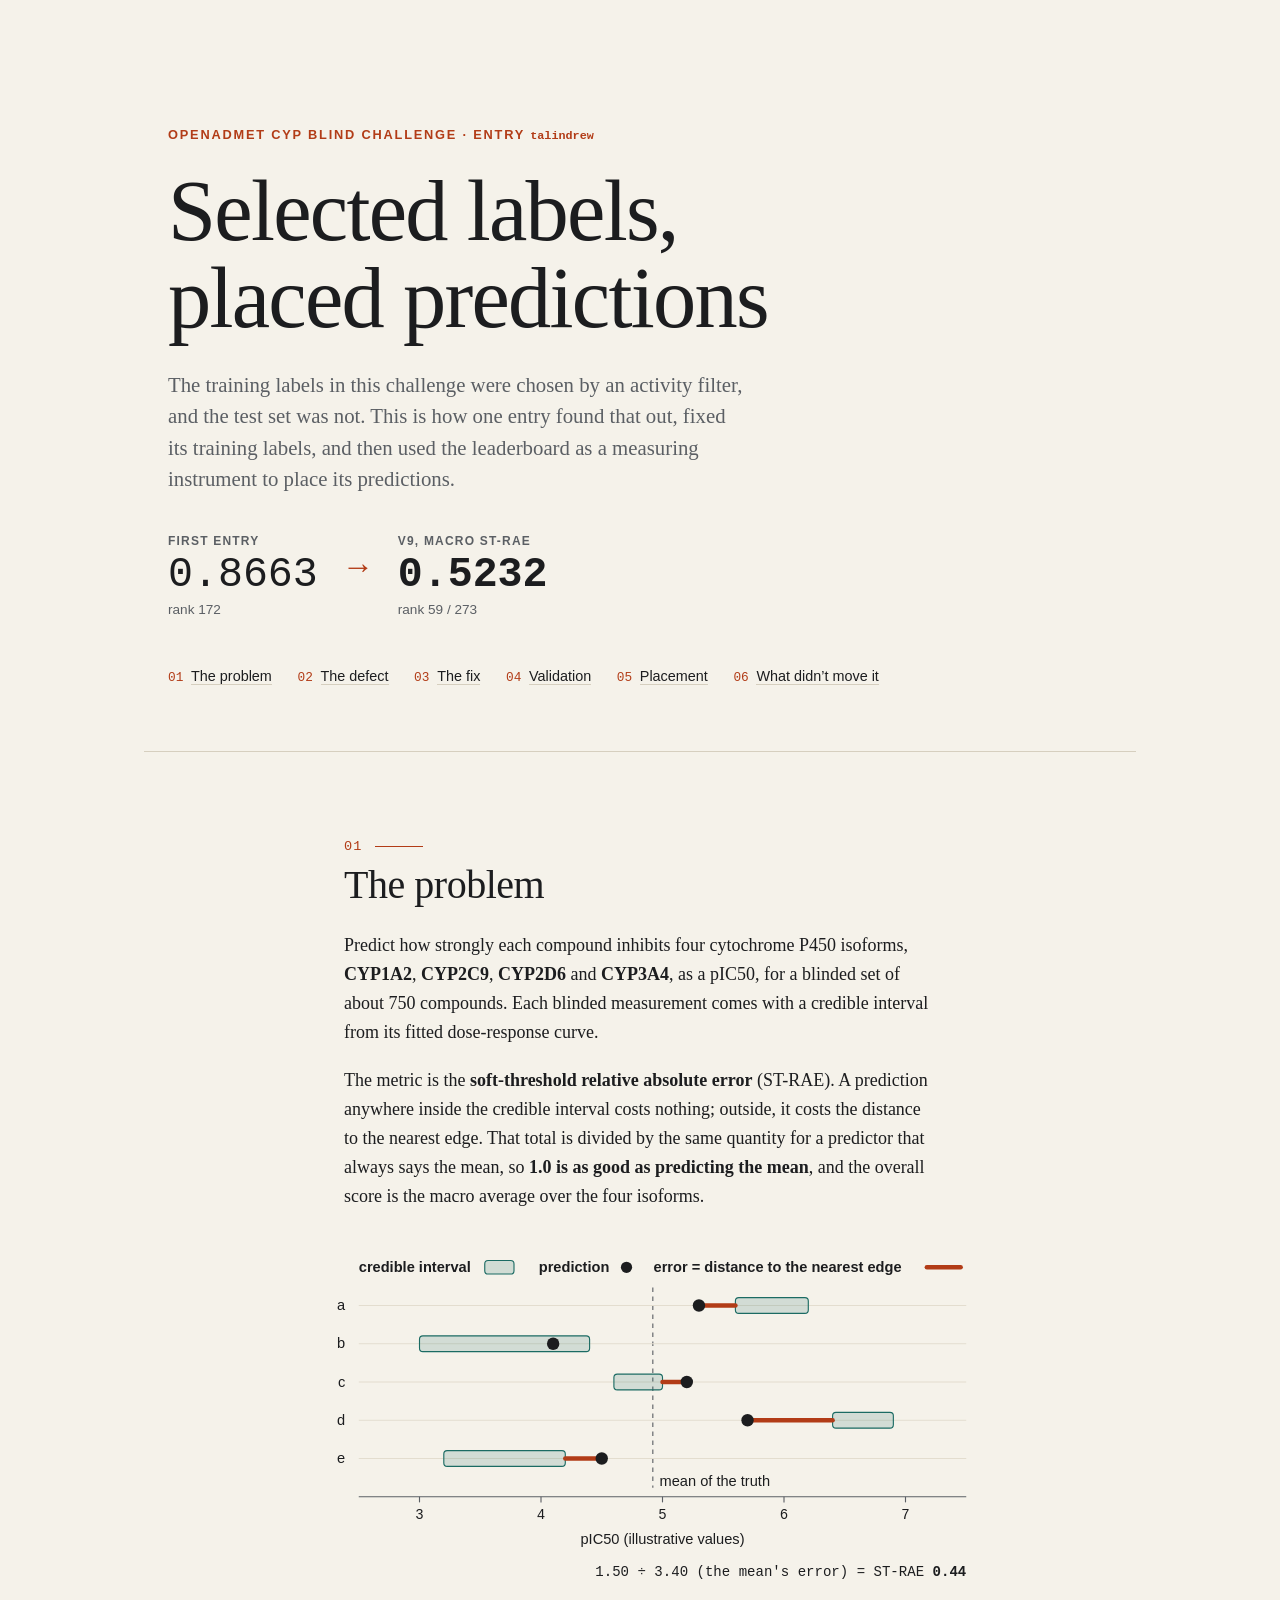
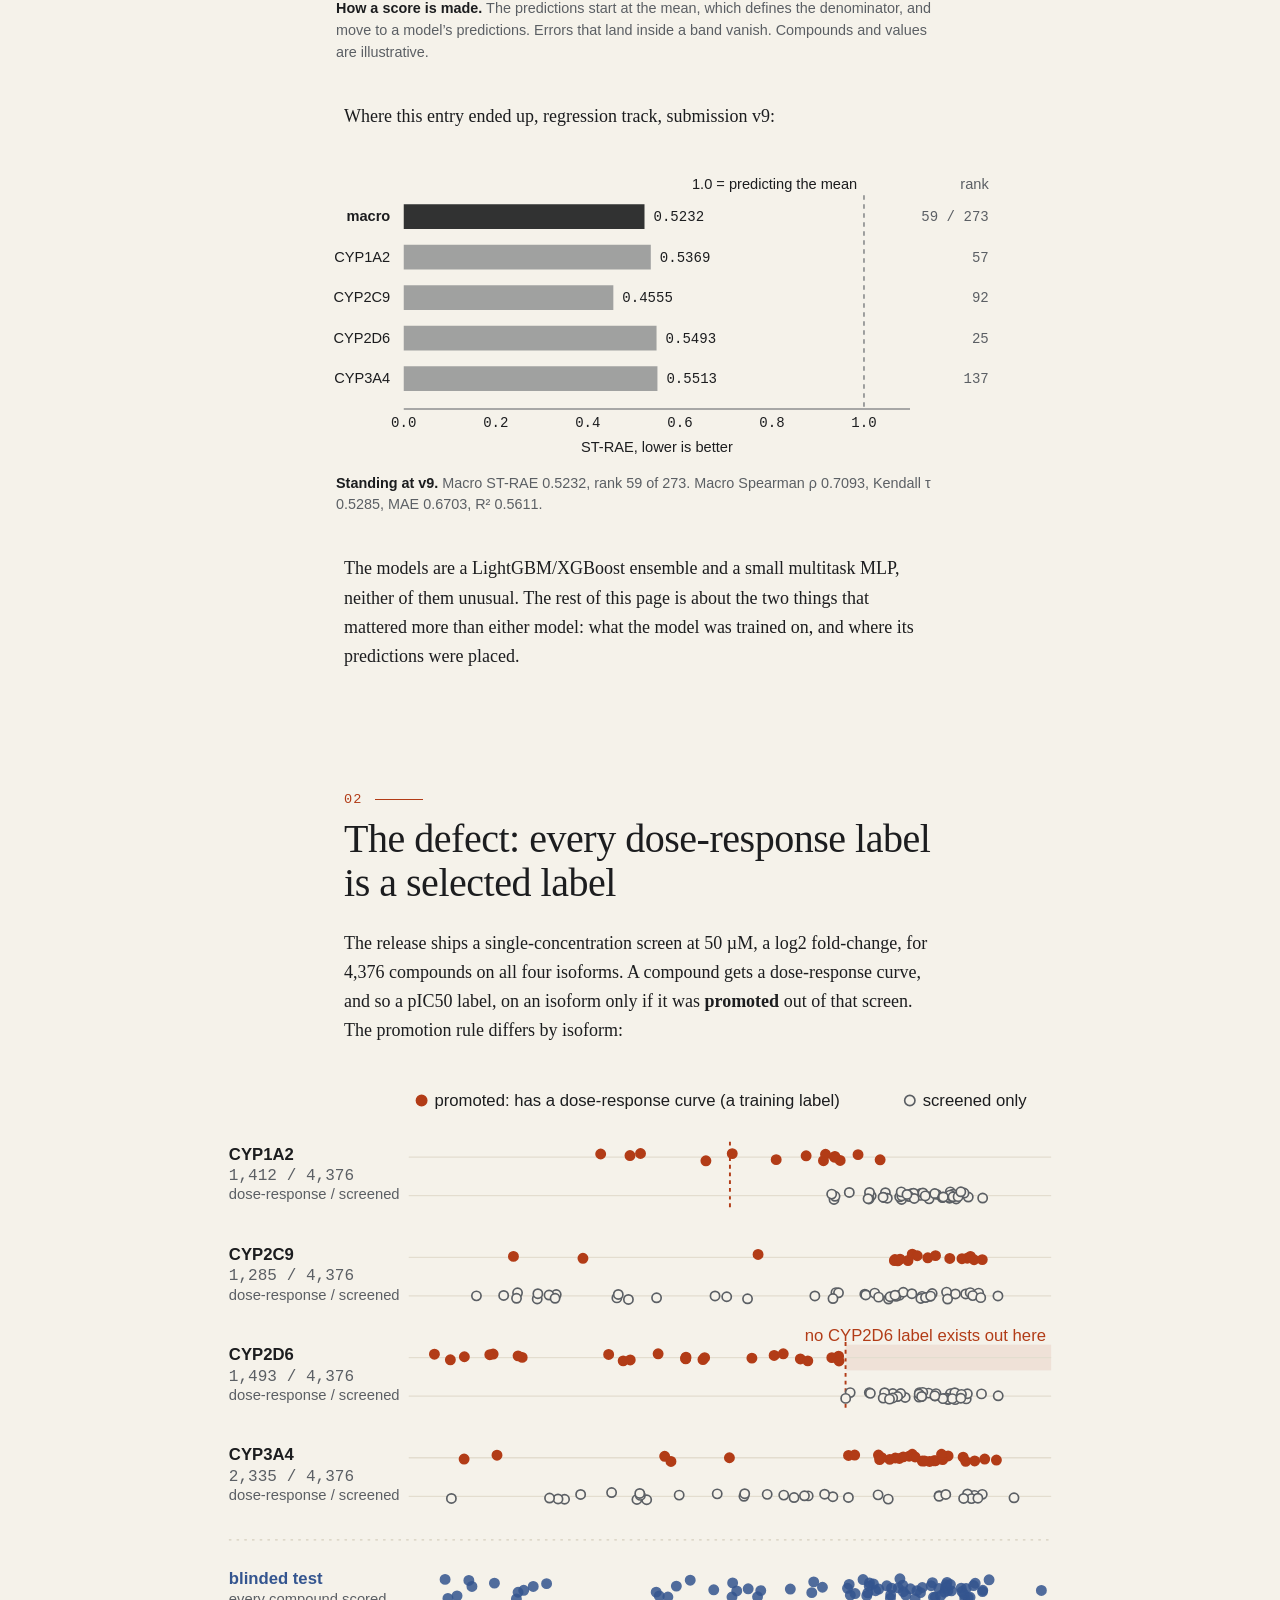
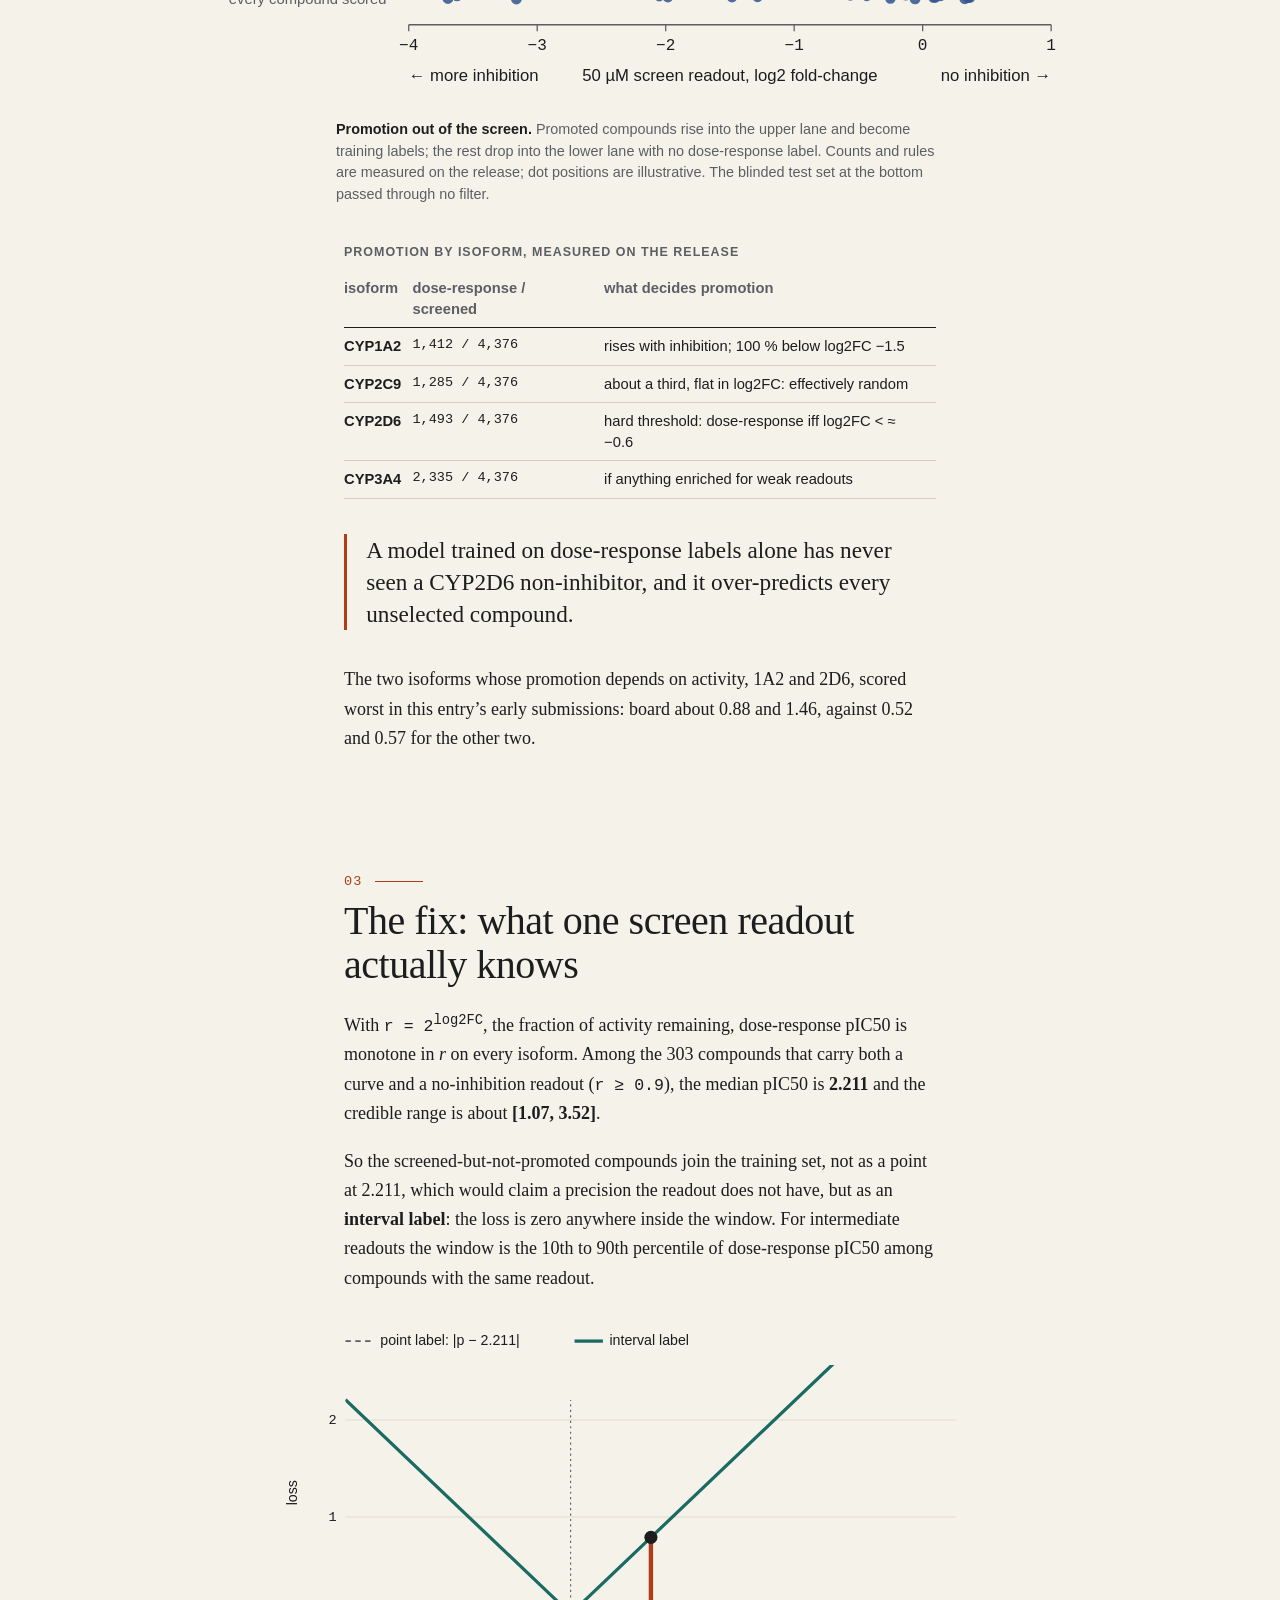
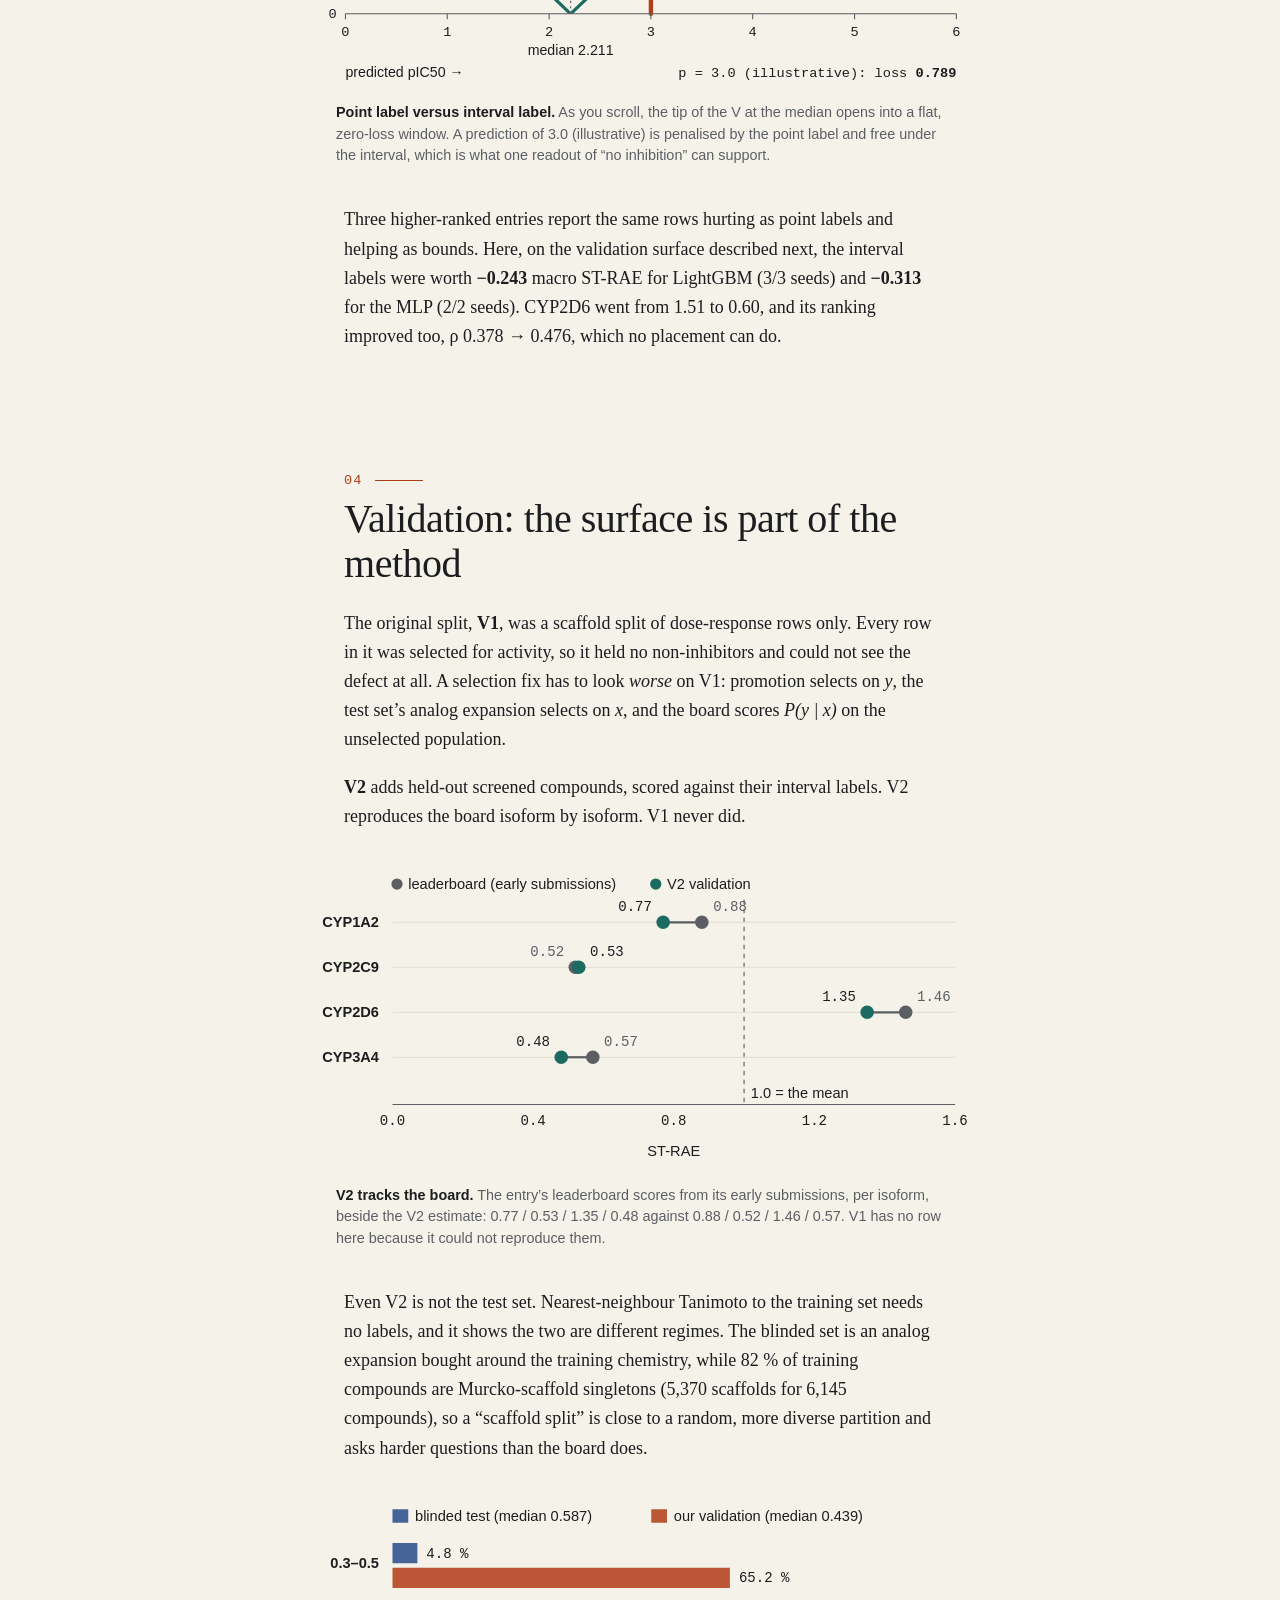
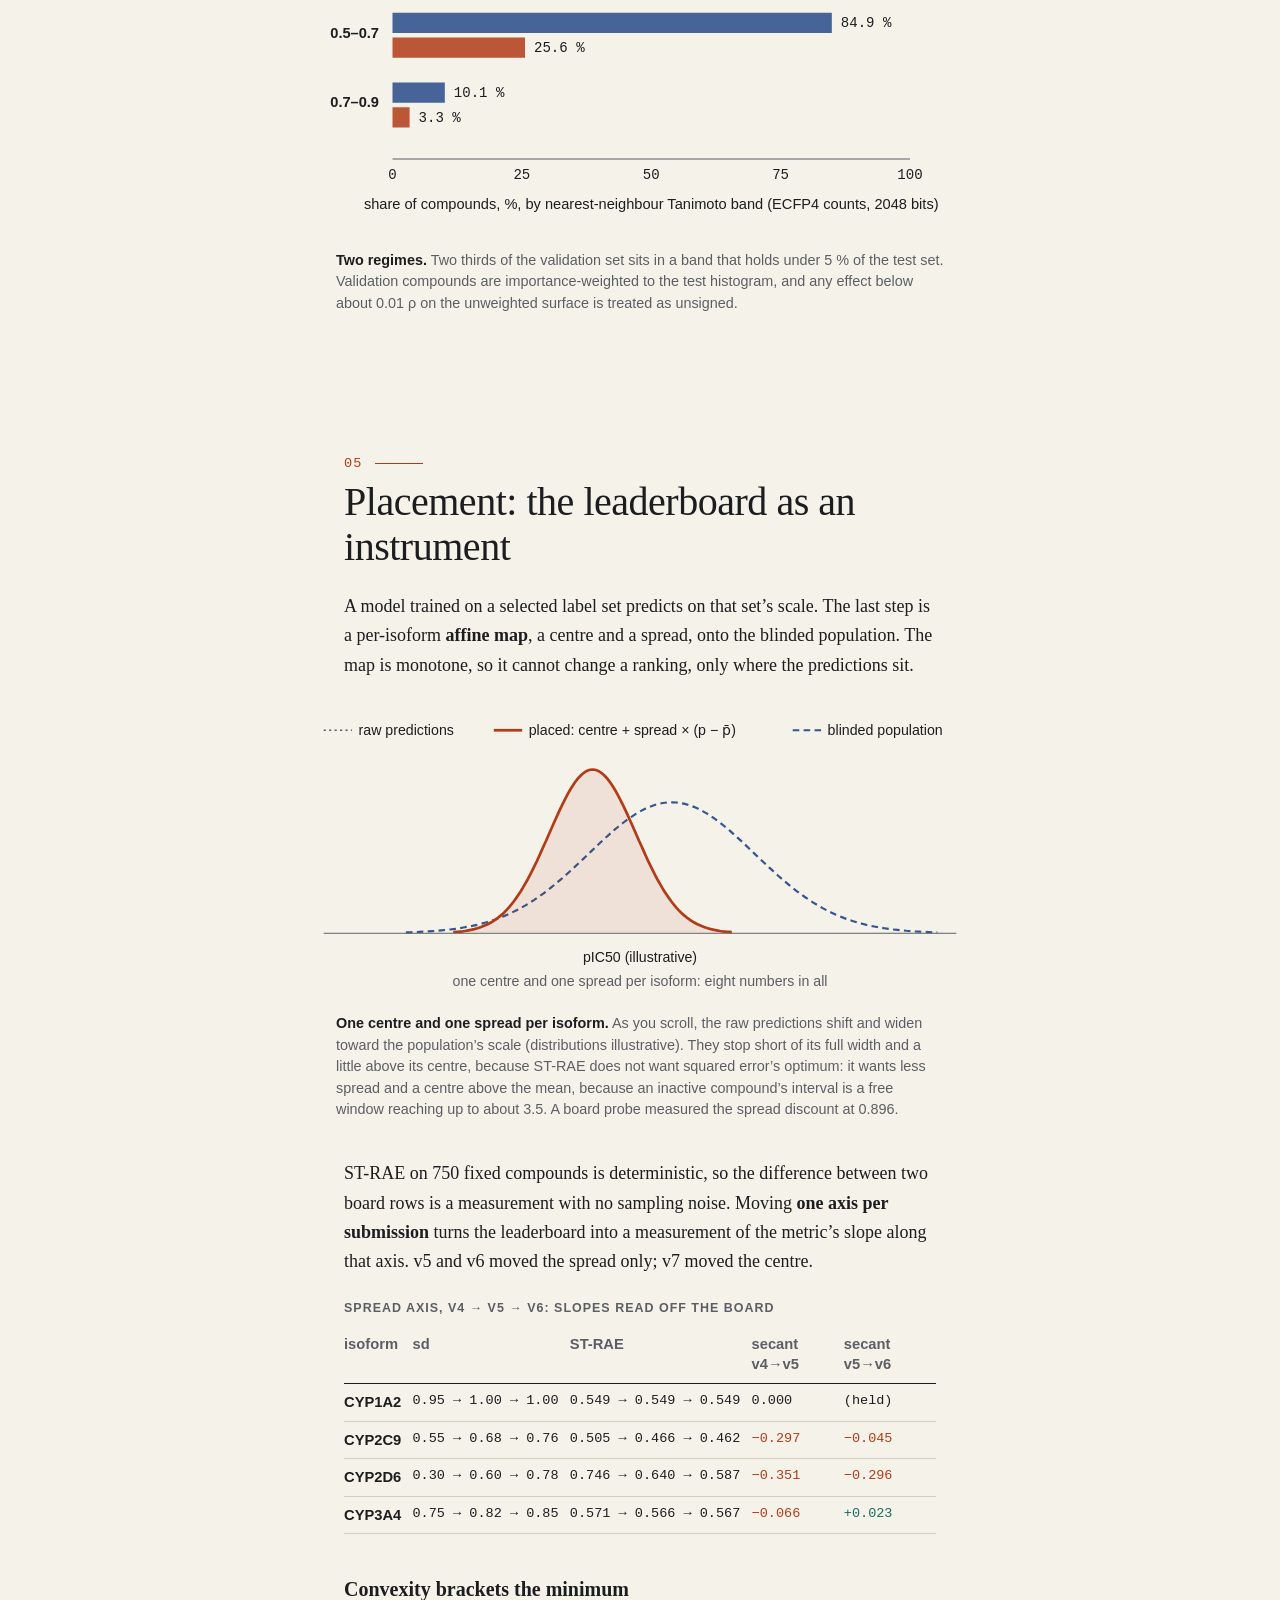
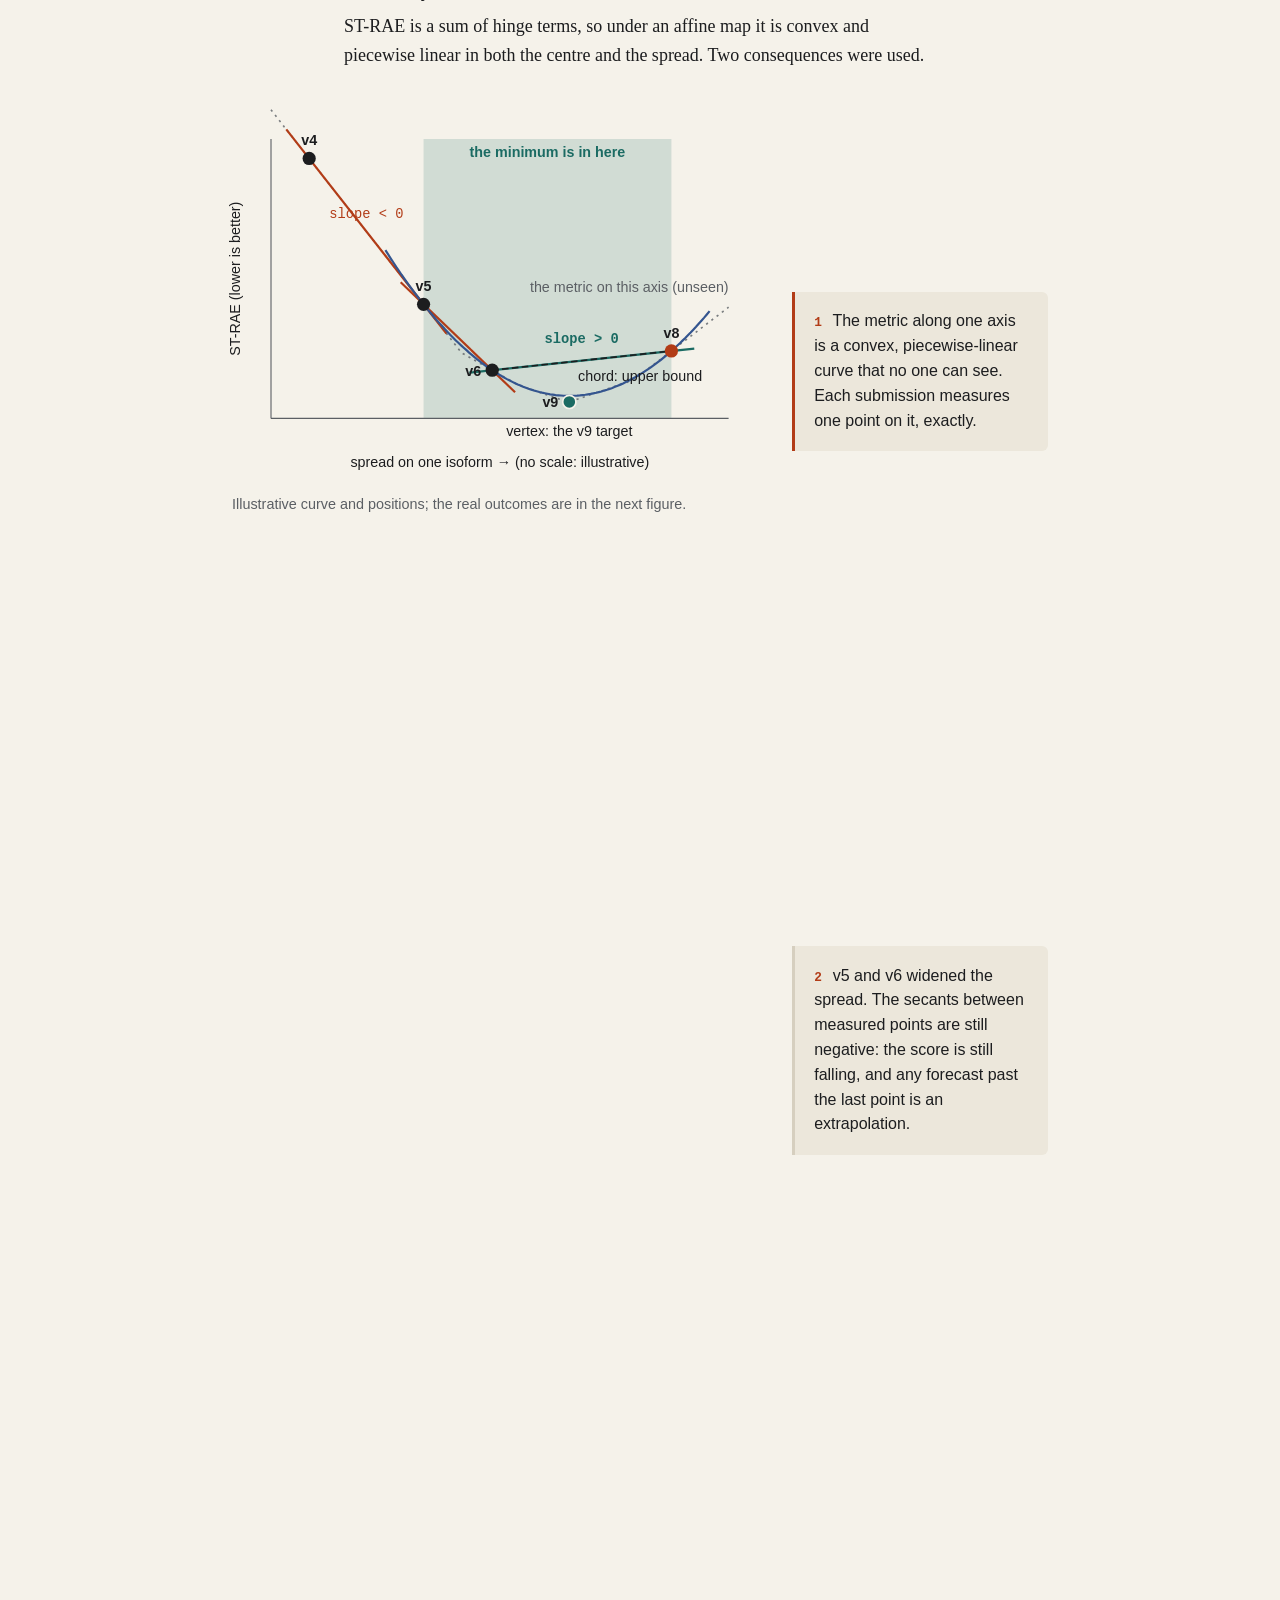
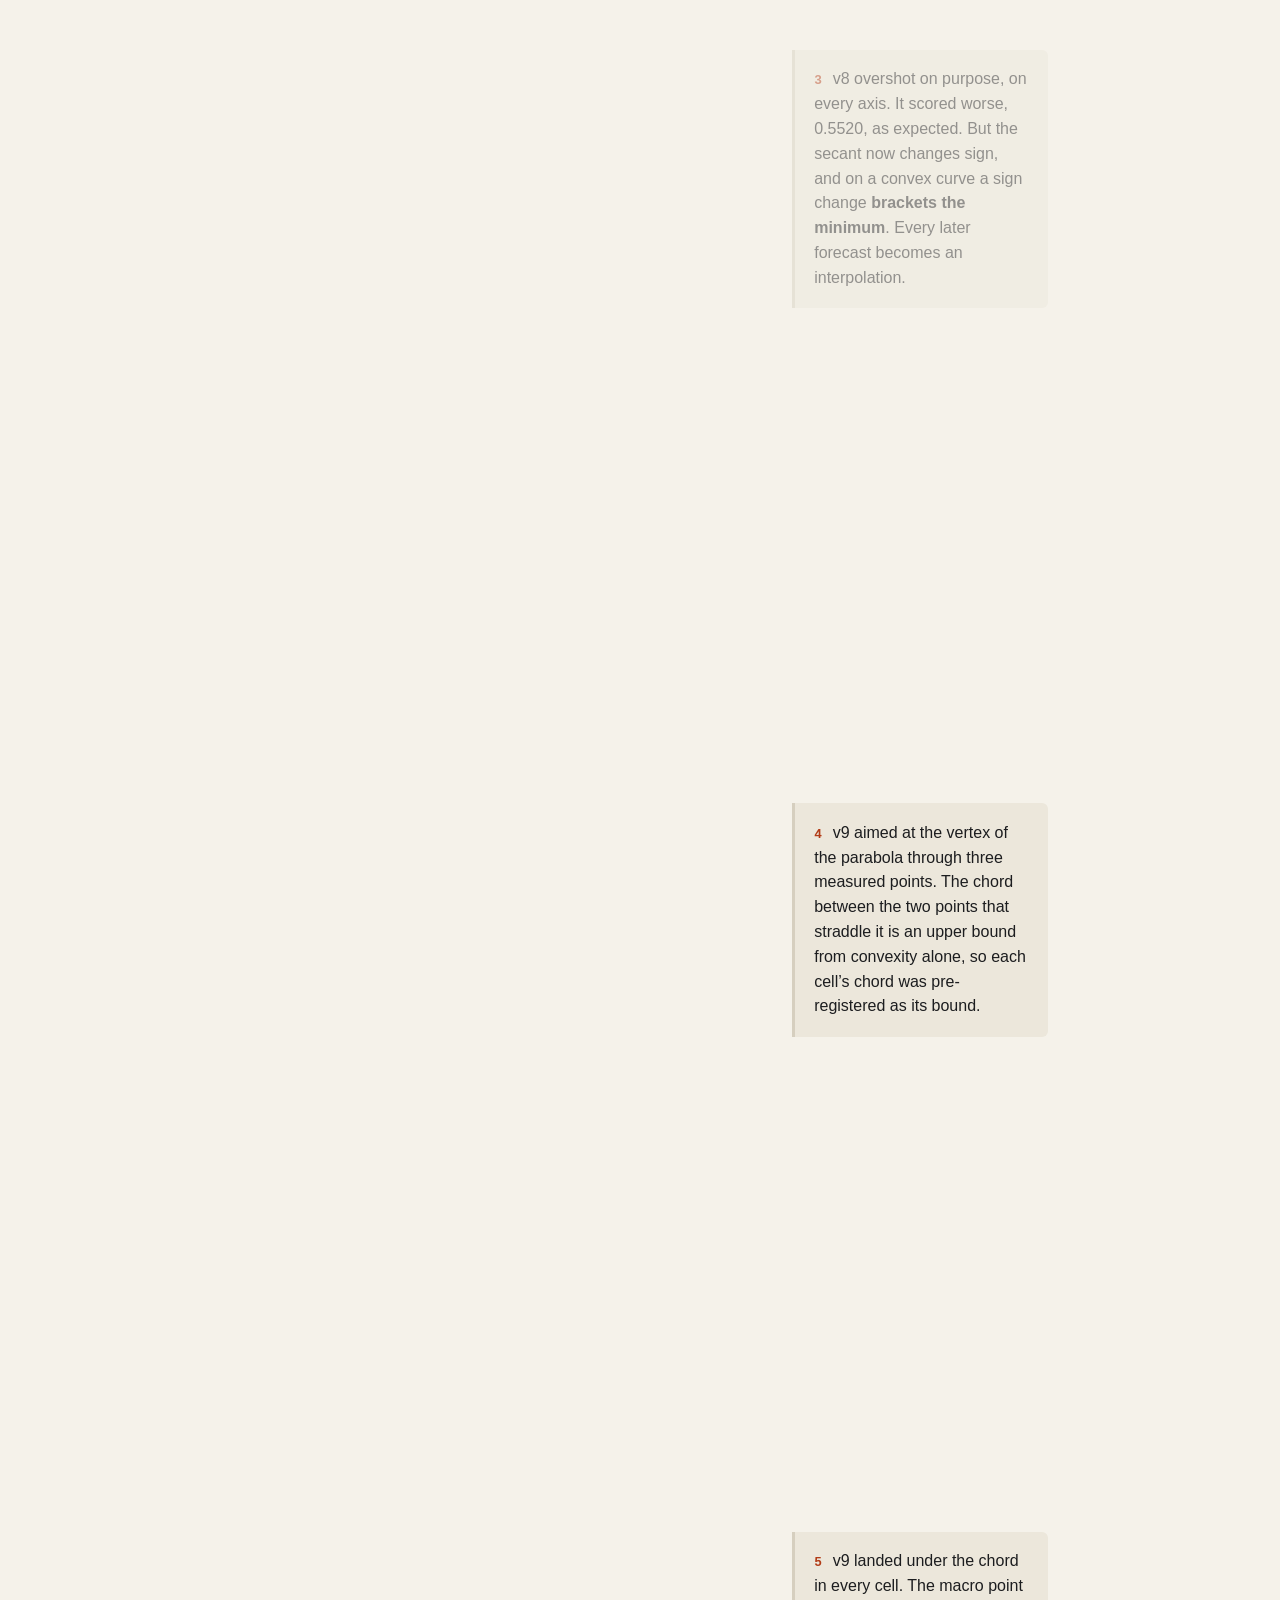
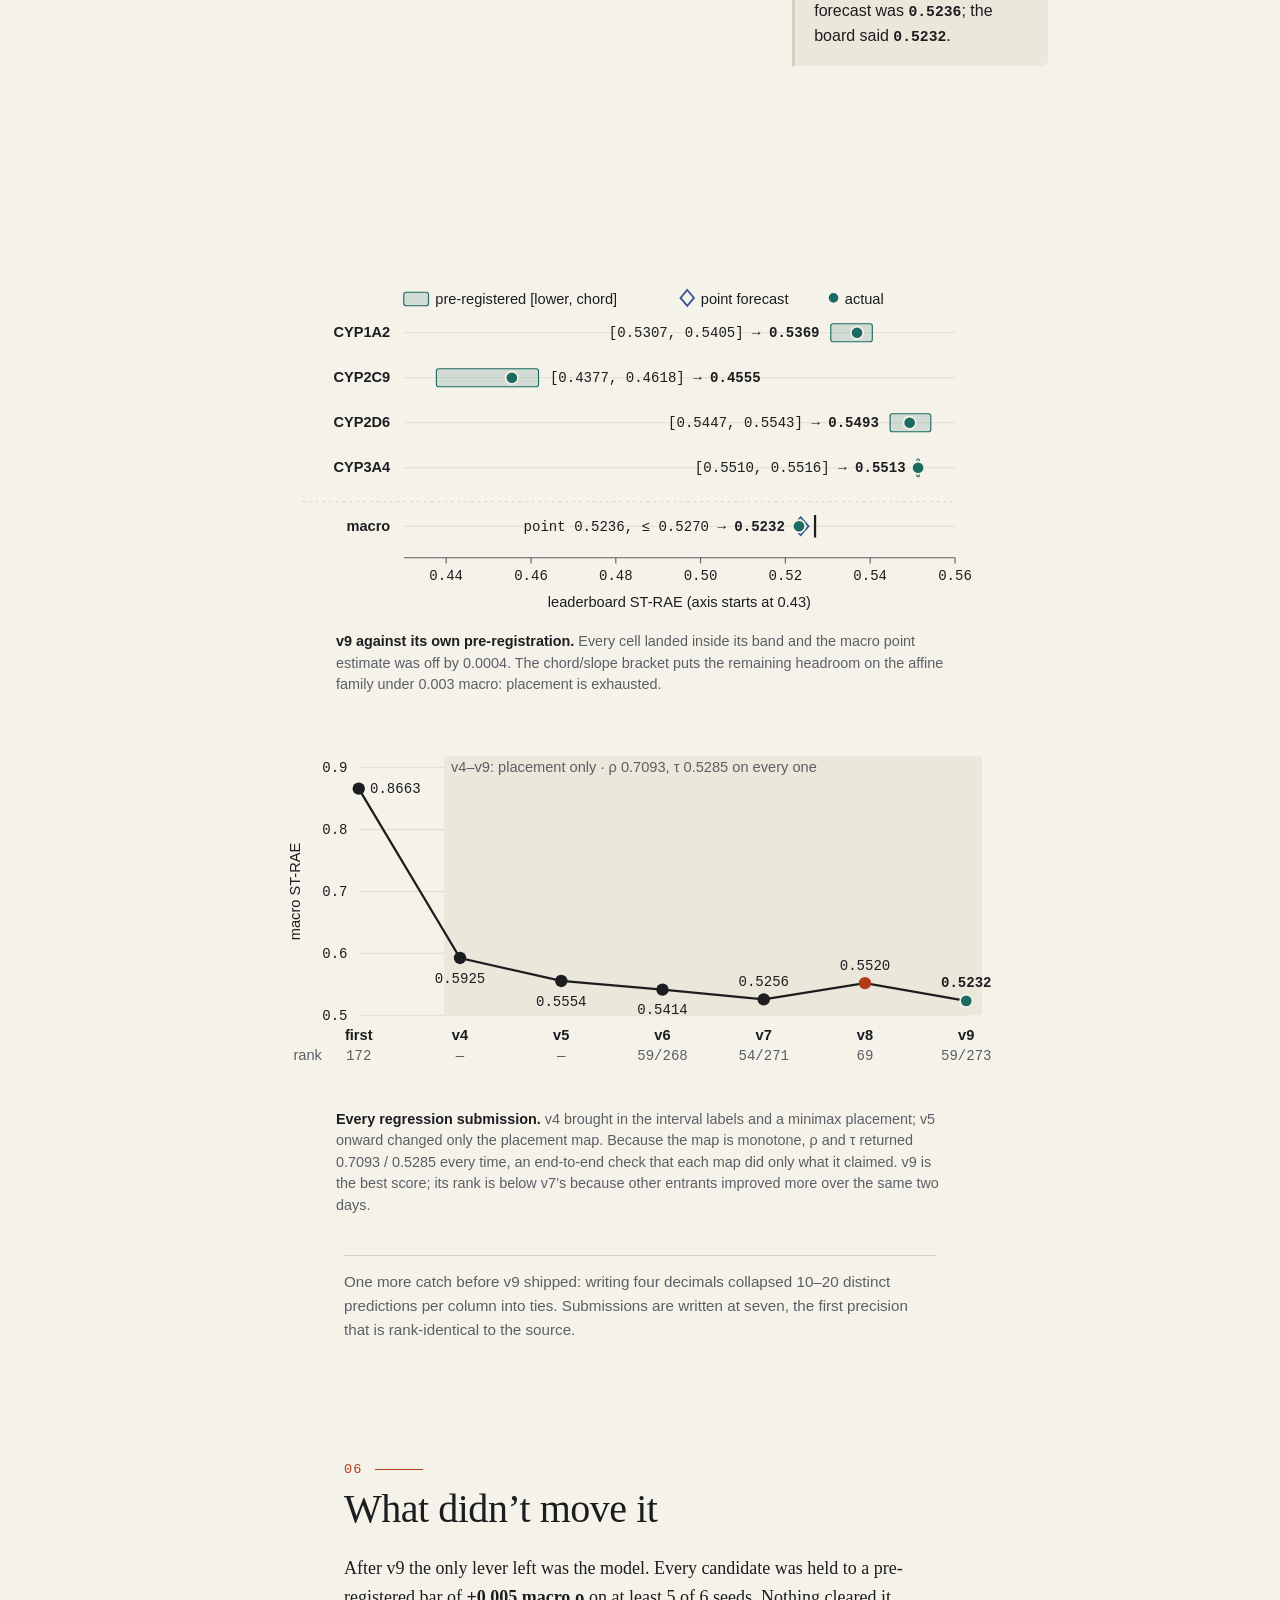
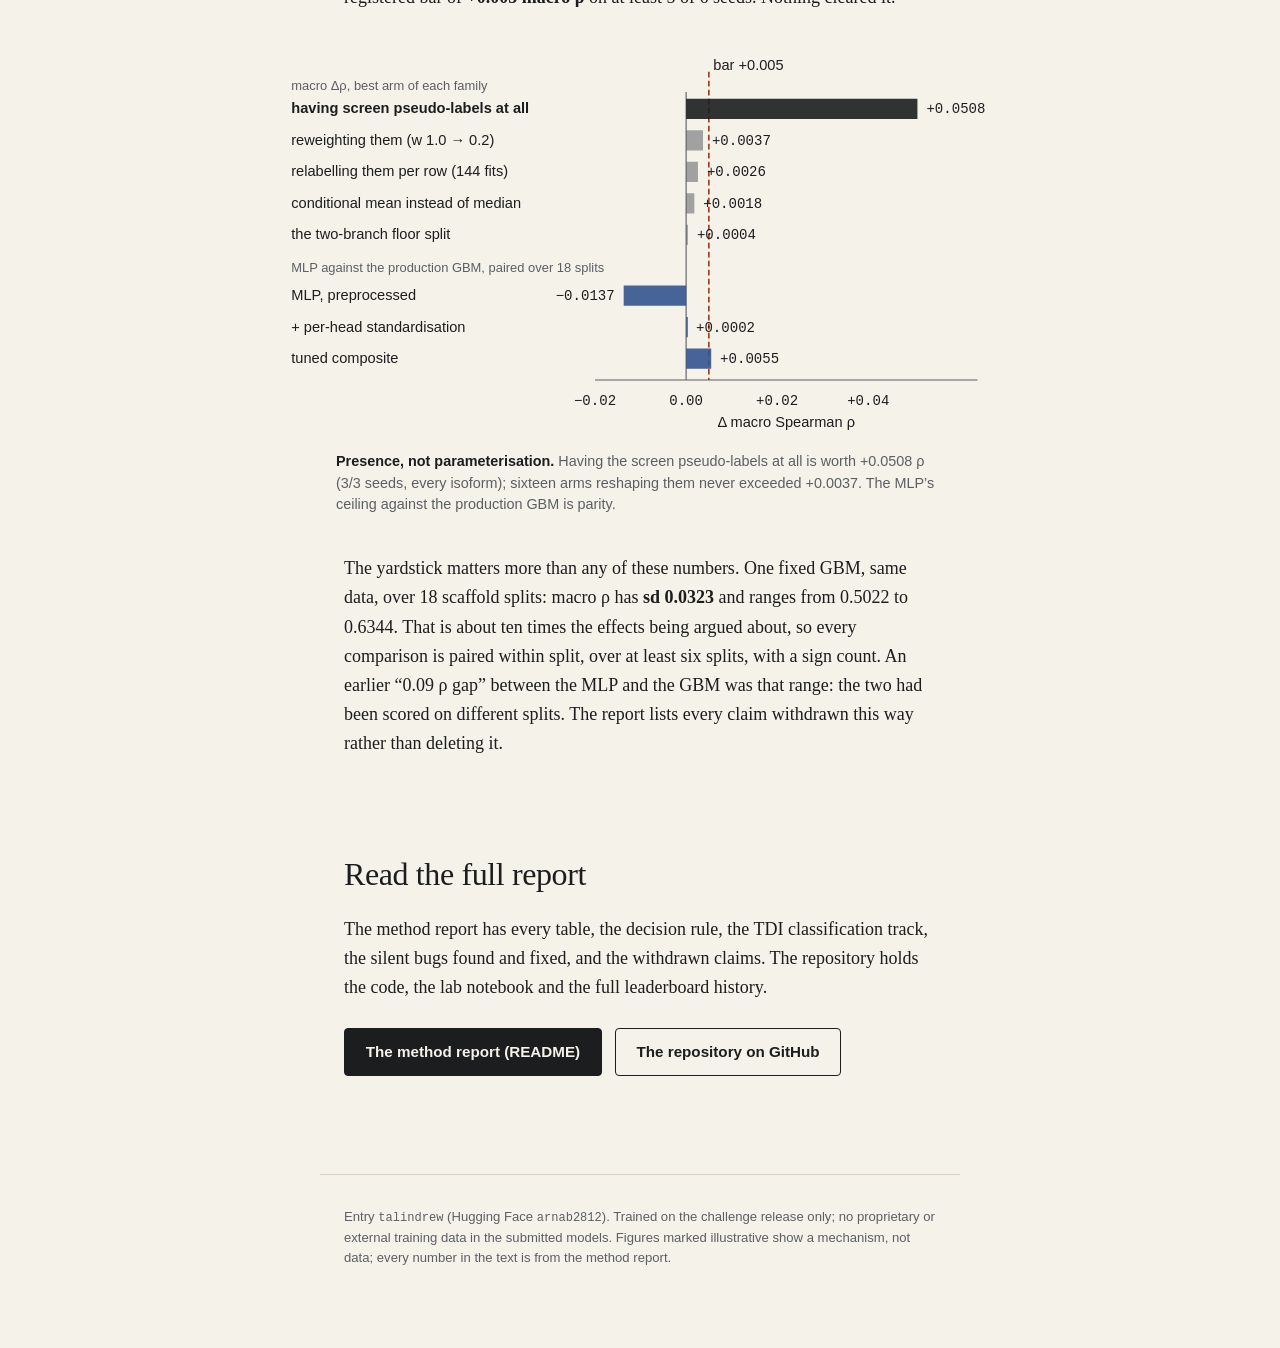
==== site/index.html @ 277bc343 "Update the method report through findings 19, and add an explainer site README: adds what was measur" ====
<!doctype html>
<html lang="en" class="no-js">
<head>
<meta charset="utf-8">
<meta name="viewport" content="width=device-width, initial-scale=1">
<title>Selected labels, placed predictions — talindrew in the OpenADMET CYP challenge</title>
<meta name="description" content="How the talindrew entry approached the OpenADMET CYP blind challenge: the selection defect in the dose-response labels, interval labels for screened compounds, a validation surface that reproduces the board, and placement read off the leaderboard.">
<meta name="color-scheme" content="light dark">
<link rel="icon" href="favicon.svg" type="image/svg+xml">
<link rel="stylesheet" href="style.css">
<script>document.documentElement.classList.replace('no-js','js')</script>
</head>
<body>
<div class="progress" aria-hidden="true"><span></span></div>
<a class="skip" href="#problem">Skip to the explainer</a>

<header class="hero">
  <p class="kicker">OpenADMET CYP blind challenge · entry <span class="mono">talindrew</span></p>
  <h1>Selected labels,<br>placed predictions</h1>
  <p class="dek">The training labels in this challenge were chosen by an activity filter, and the test set was not. This is how one entry found that out, fixed its training labels, and then used the leaderboard as a measuring instrument to place its predictions.</p>
  <dl class="hero-stats">
    <div><dt>first entry</dt><dd class="mono">0.8663</dd><dd class="sub">rank 172</dd></div>
    <div class="arrow" aria-hidden="true">→</div>
    <div><dt>v9, macro ST-RAE</dt><dd class="mono strong">0.5232</dd><dd class="sub">rank 59 / 273</dd></div>
  </dl>
  <nav class="toc" aria-label="Chapters">
    <ol>
      <li><a href="#problem">The problem</a></li>
      <li><a href="#defect">The defect</a></li>
      <li><a href="#fix">The fix</a></li>
      <li><a href="#validation">Validation</a></li>
      <li><a href="#placement">Placement</a></li>
      <li><a href="#null">What didn’t move it</a></li>
    </ol>
  </nav>
</header>

<main>

<section id="problem" class="chapter">
  <p class="chap-no">01</p>
  <h2>The problem</h2>
  <p>Predict how strongly each compound inhibits four cytochrome P450 isoforms, <b>CYP1A2</b>, <b>CYP2C9</b>, <b>CYP2D6</b> and <b>CYP3A4</b>, as a pIC50, for a blinded set of about 750 compounds. Each blinded measurement comes with a credible interval from its fitted dose-response curve.</p>
  <p>The metric is the <b>soft-threshold relative absolute error</b> (ST-RAE). A prediction anywhere inside the credible interval costs nothing; outside, it costs the distance to the nearest edge. That total is divided by the same quantity for a predictor that always says the mean, so <b>1.0 is as good as predicting the mean</b>, and the overall score is the macro average over the four isoforms.</p>
  <figure class="fig">
    <svg id="fig-metric" class="reveal" viewBox="0 0 640 300" role="img"
 aria-labelledby="fig-metric-t fig-metric-d" data-mean="4.92" data-x0="70" data-x1="610">
<title id="fig-metric-t">How ST-RAE scores a prediction (illustrative)</title>
<desc id="fig-metric-d">Five illustrative compounds, each with a credible interval drawn as a band. A prediction inside its band costs nothing; outside, it costs the distance to the nearest edge. Predicting the mean for every compound gives the denominator; the model's total divided by it is the score.</desc>
<text class="lab strong" x="70" y="22">credible interval</text>
<rect class="ci" x="182" y="12" width="26" height="12" rx="3"/>
<text class="lab strong" x="230" y="22">prediction</text><circle class="m-pred" cx="308" cy="18" r="5"/>
<text class="lab strong" x="332" y="22">error = distance to the nearest edge</text>
<line class="m-err" x1="575" x2="605" y1="18" y2="18"/>
<line class="mean-line" x1="331.4" x2="331.4" y1="36" y2="214"/>
<text class="lab" x="337.4" y="212">mean of the truth</text>
<g class="m-row" data-lo="5.6" data-hi="6.2" data-p="5.3"><line class="axis-faint" x1="70" x2="610" y1="52" y2="52"/><rect class="ci" x="404.8" y="45" width="64.8" height="14" rx="3"/><line class="m-err" x1="372.4" x2="404.8" y1="52" y2="52"/><circle class="m-pred" cx="372.4" cy="52" r="5.5"/><text class="lab" x="58" y="56" text-anchor="end">a</text></g><g class="m-row" data-lo="3.0" data-hi="4.4" data-p="4.1"><line class="axis-faint" x1="70" x2="610" y1="86" y2="86"/><rect class="ci" x="124.0" y="79" width="151.2" height="14" rx="3"/><line class="m-err" x1="242.8" x2="242.8" y1="86" y2="86"/><circle class="m-pred" cx="242.8" cy="86" r="5.5"/><text class="lab" x="58" y="90" text-anchor="end">b</text></g><g class="m-row" data-lo="4.6" data-hi="5.0" data-p="5.2"><line class="axis-faint" x1="70" x2="610" y1="120" y2="120"/><rect class="ci" x="296.8" y="113" width="43.2" height="14" rx="3"/><line class="m-err" x1="340.0" x2="361.6" y1="120" y2="120"/><circle class="m-pred" cx="361.6" cy="120" r="5.5"/><text class="lab" x="58" y="124" text-anchor="end">c</text></g><g class="m-row" data-lo="6.4" data-hi="6.9" data-p="5.7"><line class="axis-faint" x1="70" x2="610" y1="154" y2="154"/><rect class="ci" x="491.2" y="147" width="54.0" height="14" rx="3"/><line class="m-err" x1="415.6" x2="491.2" y1="154" y2="154"/><circle class="m-pred" cx="415.6" cy="154" r="5.5"/><text class="lab" x="58" y="158" text-anchor="end">d</text></g><g class="m-row" data-lo="3.2" data-hi="4.2" data-p="4.5"><line class="axis-faint" x1="70" x2="610" y1="188" y2="188"/><rect class="ci" x="145.6" y="181" width="108.0" height="14" rx="3"/><line class="m-err" x1="253.6" x2="286.0" y1="188" y2="188"/><circle class="m-pred" cx="286.0" cy="188" r="5.5"/><text class="lab" x="58" y="192" text-anchor="end">e</text></g>
<line class="axis" x1="70" x2="610" y1="222" y2="222"/><line class="tick" x1="124.0" x2="124.0" y1="222" y2="227"/><text class="lab num" x="124.0" y="242" text-anchor="middle">3</text><line class="tick" x1="232.0" x2="232.0" y1="222" y2="227"/><text class="lab num" x="232.0" y="242" text-anchor="middle">4</text><line class="tick" x1="340.0" x2="340.0" y1="222" y2="227"/><text class="lab num" x="340.0" y="242" text-anchor="middle">5</text><line class="tick" x1="448.0" x2="448.0" y1="222" y2="227"/><text class="lab num" x="448.0" y="242" text-anchor="middle">6</text><line class="tick" x1="556.0" x2="556.0" y1="222" y2="227"/><text class="lab num" x="556.0" y="242" text-anchor="middle">7</text>
<text class="lab" x="340.0" y="264" text-anchor="middle">pIC50 (illustrative values)</text>
<text class="lab num readout" x="610" y="292" text-anchor="end"><tspan class="m-sum">1.50</tspan> ÷ <tspan>3.40</tspan> (the mean's error) = ST-RAE <tspan class="m-ratio strong">0.44</tspan></text>
</svg>
    <figcaption><b>How a score is made.</b> The predictions start at the mean, which defines the denominator, and move to a model’s predictions. Errors that land inside a band vanish. Compounds and values are illustrative.</figcaption>
  </figure>
  <p>Where this entry ended up, regression track, submission v9:</p>
  <figure class="fig">
    <svg id="fig-standing" class="reveal" viewBox="0 0 640 260" role="img" aria-labelledby="fig-standing-t">
<title id="fig-standing-t">v9 leaderboard ST-RAE: macro 0.5232 (rank 59 of 273); CYP1A2 0.5369 (57), CYP2C9 0.4555 (92), CYP2D6 0.5493 (25), CYP3A4 0.5513 (137). 1.0 is predicting the mean.</title>
<text class="lab muted" x="630" y="20" text-anchor="end">rank</text>
<line class="mean-line" x1="519.1" x2="519.1" y1="26" y2="214"/>
<text class="lab" x="513.1" y="20" text-anchor="end">1.0 = predicting the mean</text>
<text class="lab strong" x="98" y="49" text-anchor="end">macro</text><rect class="bar bar-ink grow" style="--d:0ms" x="110" y="34" width="214.0" height="22"/><text class="lab num" x="332.0" y="49">0.5232</text><text class="lab num muted" x="630" y="49" text-anchor="end">59 / 273</text><text class="lab " x="98" y="85" text-anchor="end">CYP1A2</text><rect class="bar grow" style="--d:90ms" x="110" y="70" width="219.6" height="22"/><text class="lab num" x="337.6" y="85">0.5369</text><text class="lab num muted" x="630" y="85" text-anchor="end">57</text><text class="lab " x="98" y="121" text-anchor="end">CYP2C9</text><rect class="bar grow" style="--d:180ms" x="110" y="106" width="186.3" height="22"/><text class="lab num" x="304.3" y="121">0.4555</text><text class="lab num muted" x="630" y="121" text-anchor="end">92</text><text class="lab " x="98" y="157" text-anchor="end">CYP2D6</text><rect class="bar grow" style="--d:270ms" x="110" y="142" width="224.7" height="22"/><text class="lab num" x="342.7" y="157">0.5493</text><text class="lab num muted" x="630" y="157" text-anchor="end">25</text><text class="lab " x="98" y="193" text-anchor="end">CYP3A4</text><rect class="bar grow" style="--d:360ms" x="110" y="178" width="225.5" height="22"/><text class="lab num" x="343.5" y="193">0.5513</text><text class="lab num muted" x="630" y="193" text-anchor="end">137</text>
<line class="axis" x1="110" x2="560" y1="216" y2="216"/><text class="lab num" x="110.0" y="232" text-anchor="middle">0.0</text><text class="lab num" x="191.8" y="232" text-anchor="middle">0.2</text><text class="lab num" x="273.6" y="232" text-anchor="middle">0.4</text><text class="lab num" x="355.5" y="232" text-anchor="middle">0.6</text><text class="lab num" x="437.3" y="232" text-anchor="middle">0.8</text><text class="lab num" x="519.1" y="232" text-anchor="middle">1.0</text>
<text class="lab" x="335.0" y="254" text-anchor="middle">ST-RAE, lower is better</text>
</svg>
    <figcaption><b>Standing at v9.</b> Macro ST-RAE 0.5232, rank 59 of 273. Macro Spearman ρ 0.7093, Kendall τ 0.5285, MAE 0.6703, R² 0.5611.</figcaption>
  </figure>
  <p>The models are a LightGBM/XGBoost ensemble and a small multitask MLP, neither of them unusual. The rest of this page is about the two things that mattered more than either model: what the model was trained on, and where its predictions were placed.</p>
</section>

<section id="defect" class="chapter">
  <p class="chap-no">02</p>
  <h2>The defect: every dose-response label is a selected label</h2>
  <p>The release ships a single-concentration screen at 50 µM, a log2 fold-change, for 4,376 compounds on all four isoforms. A compound gets a dose-response curve, and so a pIC50 label, on an isoform only if it was <b>promoted</b> out of that screen. The promotion rule differs by isoform:</p>
  <figure class="fig fig-wide">
    <div class="scroll-x"><svg id="fig-screen" class="reveal wide" viewBox="0 0 660 486" role="img" aria-labelledby="fig-screen-t fig-screen-d">
<title id="fig-screen-t">Promotion out of the 50 µM screen, per isoform (dot positions illustrative; counts real)</title>
<desc id="fig-screen-d">Each row is one isoform's single-concentration screen. Compounds promoted to a dose-response curve rise to the upper lane; the rest stay in the lower lane with no dose-response label. CYP1A2 promotes more as inhibition rises and every compound below log2FC −1.5; CYP2C9 promotes about a third at random; CYP2D6 promotes only below about −0.6, so no compound to the right of that line has a CYP2D6 label; CYP3A4 promotes slightly more of the weak readouts. The blinded test set below is not filtered.</desc>
<circle class="dot pro key" cx="160" cy="16" r="4"/><text class="lab" x="170" y="20">promoted: has a dose-response curve (a training label)</text>
<circle class="dot scr key" cx="540" cy="16" r="4"/><text class="lab" x="550" y="20">screened only</text>
<g class="s-row"><line class="thresh" x1="400.0" x2="400.0" y1="48" y2="100"/><line class="lane" x1="150" x2="650" y1="60" y2="60"/><line class="lane" x1="150" x2="650" y1="90" y2="90"/><text class="lab strong" x="10" y="62">CYP1A2</text><text class="lab num muted" x="10" y="78">1,412 / 4,376</text><text class="lab muted small" x="10" y="93">dose-response / screened</text><circle class="dot scr" cx="533.6" cy="93.0" r="3.6" style="--dy:-16.0px;--d:345ms"/><circle class="dot scr" cx="560.9" cy="89.0" r="3.6" style="--dy:-16.0px;--d:369ms"/><circle class="dot scr" cx="571.5" cy="87.1" r="3.6" style="--dy:-16.0px;--d:379ms"/><circle class="dot scr" cx="548.6" cy="88.4" r="3.6" style="--dy:-16.0px;--d:358ms"/><circle class="dot scr" cx="571.9" cy="90.3" r="3.6" style="--dy:-16.0px;--d:379ms"/><circle class="dot scr" cx="548.1" cy="89.8" r="3.6" style="--dy:-16.0px;--d:358ms"/><circle class="dot scr" cx="570.9" cy="92.0" r="3.6" style="--dy:-16.0px;--d:378ms"/><circle class="dot pro" cx="322.2" cy="58.8" r="3.6" style="--dy:14.0px;--d:154ms"/><circle class="dot pro" cx="330.4" cy="57.2" r="3.6" style="--dy:14.0px;--d:162ms"/><circle class="dot pro" cx="481.7" cy="59.5" r="3.6" style="--dy:14.0px;--d:298ms"/><circle class="dot scr" cx="596.7" cy="91.9" r="3.6" style="--dy:-16.0px;--d:402ms"/><circle class="dot scr" cx="532.1" cy="90.9" r="3.6" style="--dy:-16.0px;--d:343ms"/><circle class="dot pro" cx="472.8" cy="62.8" r="3.6" style="--dy:14.0px;--d:290ms"/><circle class="dot scr" cx="533.8" cy="90.2" r="3.6" style="--dy:-16.0px;--d:345ms"/><circle class="dot scr" cx="570.7" cy="91.4" r="3.6" style="--dy:-16.0px;--d:378ms"/><circle class="dot scr" cx="509.9" cy="90.1" r="3.6" style="--dy:-16.0px;--d:323ms"/><circle class="dot scr" cx="573.5" cy="88.9" r="3.6" style="--dy:-16.0px;--d:381ms"/><circle class="dot scr" cx="508.3" cy="92.6" r="3.6" style="--dy:-16.0px;--d:322ms"/><circle class="dot pro" cx="436.0" cy="62.0" r="3.6" style="--dy:14.0px;--d:257ms"/><circle class="dot pro" cx="499.7" cy="58.1" r="3.6" style="--dy:14.0px;--d:314ms"/><circle class="dot scr" cx="572.5" cy="90.3" r="3.6" style="--dy:-16.0px;--d:380ms"/><circle class="dot pro" cx="485.8" cy="62.6" r="3.6" style="--dy:14.0px;--d:302ms"/><circle class="dot scr" cx="540.2" cy="89.2" r="3.6" style="--dy:-16.0px;--d:351ms"/><circle class="dot scr" cx="521.0" cy="87.7" r="3.6" style="--dy:-16.0px;--d:333ms"/><circle class="dot scr" cx="481.0" cy="93.0" r="3.6" style="--dy:-16.0px;--d:297ms"/><circle class="dot scr" cx="565.3" cy="91.5" r="3.6" style="--dy:-16.0px;--d:373ms"/><circle class="dot scr" cx="542.3" cy="89.8" r="3.6" style="--dy:-16.0px;--d:353ms"/><circle class="dot pro" cx="401.8" cy="57.3" r="3.6" style="--dy:14.0px;--d:226ms"/><circle class="dot pro" cx="381.3" cy="62.9" r="3.6" style="--dy:14.0px;--d:208ms"/><circle class="dot scr" cx="541.4" cy="88.8" r="3.6" style="--dy:-16.0px;--d:352ms"/><circle class="dot scr" cx="550.2" cy="87.9" r="3.6" style="--dy:-16.0px;--d:360ms"/><circle class="dot scr" cx="533.3" cy="87.1" r="3.6" style="--dy:-16.0px;--d:344ms"/><circle class="dot scr" cx="585.5" cy="91.1" r="3.6" style="--dy:-16.0px;--d:391ms"/><circle class="dot scr" cx="519.7" cy="91.4" r="3.6" style="--dy:-16.0px;--d:332ms"/><circle class="dot pro" cx="299.4" cy="57.6" r="3.6" style="--dy:14.0px;--d:134ms"/><circle class="dot scr" cx="540.1" cy="89.5" r="3.6" style="--dy:-16.0px;--d:351ms"/><circle class="dot pro" cx="474.4" cy="57.8" r="3.6" style="--dy:14.0px;--d:291ms"/><circle class="dot pro" cx="459.3" cy="59.0" r="3.6" style="--dy:14.0px;--d:278ms"/><circle class="dot pro" cx="516.9" cy="62.1" r="3.6" style="--dy:14.0px;--d:330ms"/><circle class="dot pro" cx="481.3" cy="60.1" r="3.6" style="--dy:14.0px;--d:298ms"/><circle class="dot scr" cx="481.8" cy="90.5" r="3.6" style="--dy:-16.0px;--d:298ms"/><circle class="dot scr" cx="522.5" cy="92.0" r="3.6" style="--dy:-16.0px;--d:335ms"/><circle class="dot scr" cx="554.6" cy="90.9" r="3.6" style="--dy:-16.0px;--d:364ms"/><circle class="dot scr" cx="492.9" cy="87.5" r="3.6" style="--dy:-16.0px;--d:308ms"/><circle class="dot scr" cx="555.0" cy="92.5" r="3.6" style="--dy:-16.0px;--d:364ms"/><circle class="dot scr" cx="559.4" cy="88.4" r="3.6" style="--dy:-16.0px;--d:368ms"/><circle class="dot scr" cx="541.3" cy="88.5" r="3.6" style="--dy:-16.0px;--d:352ms"/><circle class="dot scr" cx="576.1" cy="92.6" r="3.6" style="--dy:-16.0px;--d:383ms"/><circle class="dot scr" cx="479.2" cy="88.8" r="3.6" style="--dy:-16.0px;--d:296ms"/><circle class="dot scr" cx="571.3" cy="89.6" r="3.6" style="--dy:-16.0px;--d:379ms"/><circle class="dot scr" cx="565.6" cy="91.2" r="3.6" style="--dy:-16.0px;--d:374ms"/><circle class="dot scr" cx="508.6" cy="87.5" r="3.6" style="--dy:-16.0px;--d:322ms"/><circle class="dot scr" cx="566.1" cy="91.0" r="3.6" style="--dy:-16.0px;--d:374ms"/><circle class="dot scr" cx="507.5" cy="92.4" r="3.6" style="--dy:-16.0px;--d:321ms"/><circle class="dot scr" cx="573.6" cy="90.9" r="3.6" style="--dy:-16.0px;--d:381ms"/><circle class="dot scr" cx="542.9" cy="88.1" r="3.6" style="--dy:-16.0px;--d:353ms"/><circle class="dot scr" cx="539.6" cy="90.7" r="3.6" style="--dy:-16.0px;--d:350ms"/><circle class="dot scr" cx="582.2" cy="88.0" r="3.6" style="--dy:-16.0px;--d:388ms"/><circle class="dot scr" cx="519.2" cy="91.2" r="3.6" style="--dy:-16.0px;--d:332ms"/><circle class="dot scr" cx="543.4" cy="92.2" r="3.6" style="--dy:-16.0px;--d:354ms"/><circle class="dot scr" cx="537.8" cy="89.1" r="3.6" style="--dy:-16.0px;--d:349ms"/><circle class="dot scr" cx="577.6" cy="90.8" r="3.6" style="--dy:-16.0px;--d:384ms"/><circle class="dot scr" cx="552.0" cy="90.2" r="3.6" style="--dy:-16.0px;--d:361ms"/><circle class="dot scr" cx="579.7" cy="87.0" r="3.6" style="--dy:-16.0px;--d:386ms"/></g><g class="s-row"><line class="lane" x1="150" x2="650" y1="138" y2="138"/><line class="lane" x1="150" x2="650" y1="168" y2="168"/><text class="lab strong" x="10" y="140">CYP2C9</text><text class="lab num muted" x="10" y="156">1,285 / 4,376</text><text class="lab muted small" x="10" y="171">dose-response / screened</text><circle class="dot scr" cx="250.0" cy="170.4" r="3.6" style="--dy:-16.0px;--d:150ms"/><circle class="dot scr" cx="388.4" cy="168.1" r="3.6" style="--dy:-16.0px;--d:274ms"/><circle class="dot scr" cx="575.5" cy="166.5" r="3.6" style="--dy:-16.0px;--d:442ms"/><circle class="dot scr" cx="413.7" cy="170.3" r="3.6" style="--dy:-16.0px;--d:297ms"/><circle class="dot scr" cx="555.5" cy="168.4" r="3.6" style="--dy:-16.0px;--d:424ms"/><circle class="dot scr" cx="505.0" cy="166.7" r="3.6" style="--dy:-16.0px;--d:379ms"/><circle class="dot scr" cx="482.5" cy="165.5" r="3.6" style="--dy:-16.0px;--d:359ms"/><circle class="dot pro" cx="528.4" cy="139.7" r="3.6" style="--dy:14.0px;--d:400ms"/><circle class="dot scr" cx="505.7" cy="167.3" r="3.6" style="--dy:-16.0px;--d:380ms"/><circle class="dot scr" cx="583.5" cy="166.5" r="3.6" style="--dy:-16.0px;--d:450ms"/><circle class="dot scr" cx="568.6" cy="165.1" r="3.6" style="--dy:-16.0px;--d:436ms"/><circle class="dot scr" cx="202.7" cy="168.0" r="3.6" style="--dy:-16.0px;--d:107ms"/><circle class="dot pro" cx="528.0" cy="140.6" r="3.6" style="--dy:14.0px;--d:400ms"/><circle class="dot pro" cx="596.4" cy="139.8" r="3.6" style="--dy:14.0px;--d:461ms"/><circle class="dot scr" cx="484.5" cy="165.6" r="3.6" style="--dy:-16.0px;--d:361ms"/><circle class="dot scr" cx="512.7" cy="165.9" r="3.6" style="--dy:-16.0px;--d:386ms"/><circle class="dot scr" cx="549.5" cy="168.4" r="3.6" style="--dy:-16.0px;--d:419ms"/><circle class="dot scr" cx="321.0" cy="170.8" r="3.6" style="--dy:-16.0px;--d:213ms"/><circle class="dot pro" cx="538.6" cy="140.5" r="3.6" style="--dy:14.0px;--d:409ms"/><circle class="dot scr" cx="312.0" cy="169.6" r="3.6" style="--dy:-16.0px;--d:205ms"/><circle class="dot pro" cx="584.7" cy="138.7" r="3.6" style="--dy:14.0px;--d:451ms"/><circle class="dot scr" cx="264.8" cy="167.0" r="3.6" style="--dy:-16.0px;--d:163ms"/><circle class="dot pro" cx="421.9" cy="135.8" r="3.6" style="--dy:14.0px;--d:304ms"/><circle class="dot scr" cx="569.4" cy="170.5" r="3.6" style="--dy:-16.0px;--d:437ms"/><circle class="dot scr" cx="523.4" cy="170.5" r="3.6" style="--dy:-16.0px;--d:396ms"/><circle class="dot scr" cx="234.7" cy="165.6" r="3.6" style="--dy:-16.0px;--d:136ms"/><circle class="dot scr" cx="548.6" cy="170.0" r="3.6" style="--dy:-16.0px;--d:418ms"/><circle class="dot scr" cx="250.5" cy="166.3" r="3.6" style="--dy:-16.0px;--d:150ms"/><circle class="dot pro" cx="541.9" cy="135.5" r="3.6" style="--dy:14.0px;--d:412ms"/><circle class="dot scr" cx="480.2" cy="170.1" r="3.6" style="--dy:-16.0px;--d:357ms"/><circle class="dot scr" cx="532.0" cy="167.5" r="3.6" style="--dy:-16.0px;--d:403ms"/><circle class="dot scr" cx="397.5" cy="168.7" r="3.6" style="--dy:-16.0px;--d:282ms"/><circle class="dot pro" cx="554.0" cy="138.4" r="3.6" style="--dy:14.0px;--d:423ms"/><circle class="dot scr" cx="552.2" cy="169.3" r="3.6" style="--dy:-16.0px;--d:421ms"/><circle class="dot pro" cx="231.5" cy="137.3" r="3.6" style="--dy:14.0px;--d:133ms"/><circle class="dot pro" cx="571.1" cy="138.9" r="3.6" style="--dy:14.0px;--d:438ms"/><circle class="dot scr" cx="529.3" cy="168.4" r="3.6" style="--dy:-16.0px;--d:401ms"/><circle class="dot scr" cx="524.6" cy="168.7" r="3.6" style="--dy:-16.0px;--d:397ms"/><circle class="dot scr" cx="259.2" cy="167.4" r="3.6" style="--dy:-16.0px;--d:158ms"/><circle class="dot pro" cx="560.0" cy="136.7" r="3.6" style="--dy:14.0px;--d:428ms"/><circle class="dot pro" cx="285.6" cy="138.8" r="3.6" style="--dy:14.0px;--d:182ms"/><circle class="dot scr" cx="587.0" cy="165.5" r="3.6" style="--dy:-16.0px;--d:453ms"/><circle class="dot pro" cx="530.7" cy="140.8" r="3.6" style="--dy:14.0px;--d:402ms"/><circle class="dot scr" cx="263.9" cy="169.9" r="3.6" style="--dy:-16.0px;--d:162ms"/><circle class="dot scr" cx="593.6" cy="165.9" r="3.6" style="--dy:-16.0px;--d:459ms"/><circle class="dot pro" cx="545.8" cy="136.8" r="3.6" style="--dy:14.0px;--d:416ms"/><circle class="dot scr" cx="466.1" cy="168.1" r="3.6" style="--dy:-16.0px;--d:344ms"/><circle class="dot scr" cx="534.9" cy="165.2" r="3.6" style="--dy:-16.0px;--d:406ms"/><circle class="dot pro" cx="580.6" cy="139.1" r="3.6" style="--dy:14.0px;--d:447ms"/><circle class="dot pro" cx="532.4" cy="139.4" r="3.6" style="--dy:14.0px;--d:404ms"/><circle class="dot scr" cx="541.6" cy="166.3" r="3.6" style="--dy:-16.0px;--d:412ms"/><circle class="dot scr" cx="589.0" cy="167.8" r="3.6" style="--dy:-16.0px;--d:455ms"/><circle class="dot scr" cx="515.7" cy="169.0" r="3.6" style="--dy:-16.0px;--d:389ms"/><circle class="dot scr" cx="528.5" cy="167.5" r="3.6" style="--dy:-16.0px;--d:400ms"/><circle class="dot scr" cx="557.4" cy="166.2" r="3.6" style="--dy:-16.0px;--d:426ms"/><circle class="dot pro" cx="587.2" cy="137.3" r="3.6" style="--dy:14.0px;--d:453ms"/><circle class="dot scr" cx="556.2" cy="168.2" r="3.6" style="--dy:-16.0px;--d:425ms"/><circle class="dot scr" cx="595.2" cy="169.4" r="3.6" style="--dy:-16.0px;--d:460ms"/><circle class="dot pro" cx="590.0" cy="139.9" r="3.6" style="--dy:14.0px;--d:455ms"/><circle class="dot scr" cx="608.6" cy="168.1" r="3.6" style="--dy:-16.0px;--d:472ms"/><circle class="dot scr" cx="313.1" cy="166.9" r="3.6" style="--dy:-16.0px;--d:206ms"/><circle class="dot scr" cx="342.9" cy="169.5" r="3.6" style="--dy:-16.0px;--d:233ms"/><circle class="dot scr" cx="223.9" cy="167.7" r="3.6" style="--dy:-16.0px;--d:126ms"/><circle class="dot scr" cx="233.9" cy="169.9" r="3.6" style="--dy:-16.0px;--d:135ms"/></g><g class="s-row"><rect class="void" x="490.0" y="206" width="160.0" height="20"/><text class="lab accent-t" x="646.0" y="203" text-anchor="end">no CYP2D6 label exists out here</text><line class="thresh" x1="490.0" x2="490.0" y1="204" y2="256"/><line class="lane" x1="150" x2="650" y1="216" y2="216"/><line class="lane" x1="150" x2="650" y1="246" y2="246"/><text class="lab strong" x="10" y="218">CYP2D6</text><text class="lab num muted" x="10" y="234">1,493 / 4,376</text><text class="lab muted small" x="10" y="249">dose-response / screened</text><circle class="dot pro" cx="322.4" cy="217.9" r="3.6" style="--dy:14.0px;--d:275ms"/><circle class="dot scr" cx="595.8" cy="244.3" r="3.6" style="--dy:-16.0px;--d:521ms"/><circle class="dot scr" cx="571.0" cy="245.9" r="3.6" style="--dy:-16.0px;--d:498ms"/><circle class="dot scr" cx="571.7" cy="244.1" r="3.6" style="--dy:-16.0px;--d:499ms"/><circle class="dot scr" cx="575.3" cy="248.8" r="3.6" style="--dy:-16.0px;--d:502ms"/><circle class="dot pro" cx="365.5" cy="216.7" r="3.6" style="--dy:14.0px;--d:313ms"/><circle class="dot scr" cx="536.4" cy="247.1" r="3.6" style="--dy:-16.0px;--d:467ms"/><circle class="dot pro" cx="454.8" cy="217.1" r="3.6" style="--dy:14.0px;--d:394ms"/><circle class="dot scr" cx="526.8" cy="244.0" r="3.6" style="--dy:-16.0px;--d:459ms"/><circle class="dot scr" cx="508.5" cy="243.3" r="3.6" style="--dy:-16.0px;--d:442ms"/><circle class="dot scr" cx="559.6" cy="245.9" r="3.6" style="--dy:-16.0px;--d:488ms"/><circle class="dot scr" cx="583.2" cy="245.4" r="3.6" style="--dy:-16.0px;--d:509ms"/><circle class="dot scr" cx="566.6" cy="247.9" r="3.6" style="--dy:-16.0px;--d:494ms"/><circle class="dot pro" cx="434.4" cy="214.4" r="3.6" style="--dy:14.0px;--d:375ms"/><circle class="dot scr" cx="532.9" cy="244.0" r="3.6" style="--dy:-16.0px;--d:464ms"/><circle class="dot scr" cx="569.1" cy="247.6" r="3.6" style="--dy:-16.0px;--d:497ms"/><circle class="dot pro" cx="316.9" cy="218.6" r="3.6" style="--dy:14.0px;--d:270ms"/><circle class="dot scr" cx="583.9" cy="248.2" r="3.6" style="--dy:-16.0px;--d:510ms"/><circle class="dot pro" cx="193.3" cy="215.4" r="3.6" style="--dy:14.0px;--d:158ms"/><circle class="dot scr" cx="578.3" cy="245.4" r="3.6" style="--dy:-16.0px;--d:505ms"/><circle class="dot scr" cx="549.4" cy="245.3" r="3.6" style="--dy:-16.0px;--d:479ms"/><circle class="dot pro" cx="441.5" cy="213.1" r="3.6" style="--dy:14.0px;--d:382ms"/><circle class="dot pro" cx="484.6" cy="215.0" r="3.6" style="--dy:14.0px;--d:421ms"/><circle class="dot scr" cx="569.8" cy="248.7" r="3.6" style="--dy:-16.0px;--d:497ms"/><circle class="dot scr" cx="530.5" cy="246.4" r="3.6" style="--dy:-16.0px;--d:462ms"/><circle class="dot pro" cx="379.0" cy="217.6" r="3.6" style="--dy:14.0px;--d:326ms"/><circle class="dot pro" cx="344.1" cy="213.1" r="3.6" style="--dy:14.0px;--d:294ms"/><circle class="dot pro" cx="238.3" cy="215.9" r="3.6" style="--dy:14.0px;--d:199ms"/><circle class="dot pro" cx="235.1" cy="214.7" r="3.6" style="--dy:14.0px;--d:196ms"/><circle class="dot scr" cx="584.8" cy="244.2" r="3.6" style="--dy:-16.0px;--d:511ms"/><circle class="dot scr" cx="547.5" cy="243.3" r="3.6" style="--dy:-16.0px;--d:477ms"/><circle class="dot pro" cx="215.7" cy="213.3" r="3.6" style="--dy:14.0px;--d:179ms"/><circle class="dot pro" cx="380.3" cy="216.1" r="3.6" style="--dy:14.0px;--d:327ms"/><circle class="dot pro" cx="417.1" cy="216.5" r="3.6" style="--dy:14.0px;--d:360ms"/><circle class="dot pro" cx="479.3" cy="216.1" r="3.6" style="--dy:14.0px;--d:416ms"/><circle class="dot pro" cx="182.4" cy="217.8" r="3.6" style="--dy:14.0px;--d:149ms"/><circle class="dot pro" cx="365.8" cy="215.7" r="3.6" style="--dy:14.0px;--d:314ms"/><circle class="dot scr" cx="493.6" cy="243.3" r="3.6" style="--dy:-16.0px;--d:429ms"/><circle class="dot scr" cx="490.1" cy="247.8" r="3.6" style="--dy:-16.0px;--d:426ms"/><circle class="dot scr" cx="554.6" cy="243.7" r="3.6" style="--dy:-16.0px;--d:484ms"/><circle class="dot scr" cx="550.1" cy="243.1" r="3.6" style="--dy:-16.0px;--d:480ms"/><circle class="dot scr" cx="520.4" cy="243.4" r="3.6" style="--dy:-16.0px;--d:453ms"/><circle class="dot scr" cx="575.0" cy="243.4" r="3.6" style="--dy:-16.0px;--d:502ms"/><circle class="dot scr" cx="549.2" cy="246.4" r="3.6" style="--dy:-16.0px;--d:479ms"/><circle class="dot scr" cx="573.1" cy="248.0" r="3.6" style="--dy:-16.0px;--d:500ms"/><circle class="dot pro" cx="460.6" cy="218.6" r="3.6" style="--dy:14.0px;--d:399ms"/><circle class="dot pro" cx="170.0" cy="213.4" r="3.6" style="--dy:14.0px;--d:138ms"/><circle class="dot scr" cx="560.4" cy="244.1" r="3.6" style="--dy:-16.0px;--d:489ms"/><circle class="dot scr" cx="608.8" cy="245.8" r="3.6" style="--dy:-16.0px;--d:532ms"/><circle class="dot scr" cx="509.3" cy="243.9" r="3.6" style="--dy:-16.0px;--d:443ms"/><circle class="dot scr" cx="565.8" cy="248.0" r="3.6" style="--dy:-16.0px;--d:494ms"/><circle class="dot scr" cx="547.2" cy="246.8" r="3.6" style="--dy:-16.0px;--d:477ms"/><circle class="dot scr" cx="519.3" cy="247.6" r="3.6" style="--dy:-16.0px;--d:452ms"/><circle class="dot scr" cx="580.2" cy="244.7" r="3.6" style="--dy:-16.0px;--d:507ms"/><circle class="dot scr" cx="547.3" cy="244.4" r="3.6" style="--dy:-16.0px;--d:477ms"/><circle class="dot pro" cx="365.6" cy="217.0" r="3.6" style="--dy:14.0px;--d:314ms"/><circle class="dot scr" cx="549.2" cy="246.3" r="3.6" style="--dy:-16.0px;--d:479ms"/><circle class="dot pro" cx="484.9" cy="218.7" r="3.6" style="--dy:14.0px;--d:421ms"/><circle class="dot scr" cx="559.5" cy="245.8" r="3.6" style="--dy:-16.0px;--d:488ms"/><circle class="dot pro" cx="213.1" cy="213.8" r="3.6" style="--dy:14.0px;--d:176ms"/><circle class="dot pro" cx="305.6" cy="213.6" r="3.6" style="--dy:14.0px;--d:260ms"/><circle class="dot scr" cx="579.7" cy="247.7" r="3.6" style="--dy:-16.0px;--d:506ms"/><circle class="dot scr" cx="526.7" cy="247.5" r="3.6" style="--dy:-16.0px;--d:459ms"/><circle class="dot scr" cx="524.2" cy="248.4" r="3.6" style="--dy:-16.0px;--d:456ms"/></g><g class="s-row"><line class="lane" x1="150" x2="650" y1="294" y2="294"/><line class="lane" x1="150" x2="650" y1="324" y2="324"/><text class="lab strong" x="10" y="296">CYP3A4</text><text class="lab num muted" x="10" y="312">2,335 / 4,376</text><text class="lab muted small" x="10" y="327">dose-response / screened</text><circle class="dot scr" cx="621.1" cy="325.2" r="3.6" style="--dy:-16.0px;--d:604ms"/><circle class="dot scr" cx="596.4" cy="322.5" r="3.6" style="--dy:-16.0px;--d:581ms"/><circle class="dot scr" cx="429.0" cy="322.5" r="3.6" style="--dy:-16.0px;--d:431ms"/><circle class="dot pro" cx="598.3" cy="295.0" r="3.6" style="--dy:14.0px;--d:583ms"/><circle class="dot pro" cx="515.6" cy="291.9" r="3.6" style="--dy:14.0px;--d:509ms"/><circle class="dot scr" cx="327.6" cy="326.5" r="3.6" style="--dy:-16.0px;--d:339ms"/><circle class="dot pro" cx="539.5" cy="292.8" r="3.6" style="--dy:14.0px;--d:530ms"/><circle class="dot scr" cx="460.9" cy="323.7" r="3.6" style="--dy:-16.0px;--d:459ms"/><circle class="dot scr" cx="480.1" cy="324.3" r="3.6" style="--dy:-16.0px;--d:477ms"/><circle class="dot pro" cx="541.9" cy="291.3" r="3.6" style="--dy:14.0px;--d:532ms"/><circle class="dot pro" cx="492.3" cy="292.2" r="3.6" style="--dy:14.0px;--d:488ms"/><circle class="dot scr" cx="410.9" cy="324.0" r="3.6" style="--dy:-16.0px;--d:414ms"/><circle class="dot pro" cx="560.1" cy="296.3" r="3.6" style="--dy:14.0px;--d:549ms"/><circle class="dot pro" cx="531.9" cy="294.6" r="3.6" style="--dy:14.0px;--d:523ms"/><circle class="dot pro" cx="569.8" cy="292.6" r="3.6" style="--dy:14.0px;--d:557ms"/><circle class="dot pro" cx="590.5" cy="296.5" r="3.6" style="--dy:14.0px;--d:576ms"/><circle class="dot pro" cx="534.9" cy="293.3" r="3.6" style="--dy:14.0px;--d:526ms"/><circle class="dot pro" cx="607.4" cy="295.8" r="3.6" style="--dy:14.0px;--d:591ms"/><circle class="dot pro" cx="581.5" cy="293.6" r="3.6" style="--dy:14.0px;--d:568ms"/><circle class="dot scr" cx="562.8" cy="323.5" r="3.6" style="--dy:-16.0px;--d:551ms"/><circle class="dot scr" cx="562.8" cy="324.0" r="3.6" style="--dy:-16.0px;--d:551ms"/><circle class="dot scr" cx="590.3" cy="323.3" r="3.6" style="--dy:-16.0px;--d:576ms"/><circle class="dot scr" cx="441.9" cy="323.1" r="3.6" style="--dy:-16.0px;--d:442ms"/><circle class="dot pro" cx="549.7" cy="296.6" r="3.6" style="--dy:14.0px;--d:539ms"/><circle class="dot scr" cx="458.0" cy="323.6" r="3.6" style="--dy:-16.0px;--d:457ms"/><circle class="dot scr" cx="335.2" cy="326.7" r="3.6" style="--dy:-16.0px;--d:346ms"/><circle class="dot scr" cx="330.3" cy="323.3" r="3.6" style="--dy:-16.0px;--d:342ms"/><circle class="dot scr" cx="523.2" cy="326.2" r="3.6" style="--dy:-16.0px;--d:515ms"/><circle class="dot scr" cx="390.1" cy="322.1" r="3.6" style="--dy:-16.0px;--d:396ms"/><circle class="dot scr" cx="183.2" cy="325.7" r="3.6" style="--dy:-16.0px;--d:209ms"/><circle class="dot scr" cx="411.5" cy="322.0" r="3.6" style="--dy:-16.0px;--d:415ms"/><circle class="dot pro" cx="349.2" cy="292.9" r="3.6" style="--dy:14.0px;--d:359ms"/><circle class="dot pro" cx="565.6" cy="295.5" r="3.6" style="--dy:14.0px;--d:553ms"/><circle class="dot scr" cx="271.3" cy="326.3" r="3.6" style="--dy:-16.0px;--d:289ms"/><circle class="dot scr" cx="584.9" cy="322.2" r="3.6" style="--dy:-16.0px;--d:571ms"/><circle class="dot pro" cx="528.7" cy="294.2" r="3.6" style="--dy:14.0px;--d:520ms"/><circle class="dot scr" cx="266.2" cy="326.1" r="3.6" style="--dy:-16.0px;--d:284ms"/><circle class="dot pro" cx="558.8" cy="296.4" r="3.6" style="--dy:14.0px;--d:547ms"/><circle class="dot scr" cx="360.5" cy="323.1" r="3.6" style="--dy:-16.0px;--d:369ms"/><circle class="dot pro" cx="218.7" cy="292.0" r="3.6" style="--dy:14.0px;--d:241ms"/><circle class="dot scr" cx="492.2" cy="324.9" r="3.6" style="--dy:-16.0px;--d:488ms"/><circle class="dot scr" cx="329.8" cy="321.8" r="3.6" style="--dy:-16.0px;--d:341ms"/><circle class="dot scr" cx="588.0" cy="325.8" r="3.6" style="--dy:-16.0px;--d:574ms"/><circle class="dot scr" cx="473.7" cy="322.4" r="3.6" style="--dy:-16.0px;--d:471ms"/><circle class="dot pro" cx="354.1" cy="296.9" r="3.6" style="--dy:14.0px;--d:363ms"/><circle class="dot scr" cx="581.9" cy="325.7" r="3.6" style="--dy:-16.0px;--d:568ms"/><circle class="dot scr" cx="283.8" cy="322.6" r="3.6" style="--dy:-16.0px;--d:300ms"/><circle class="dot pro" cx="583.5" cy="296.8" r="3.6" style="--dy:14.0px;--d:570ms"/><circle class="dot pro" cx="524.4" cy="295.3" r="3.6" style="--dy:14.0px;--d:516ms"/><circle class="dot pro" cx="555.4" cy="296.9" r="3.6" style="--dy:14.0px;--d:544ms"/><circle class="dot scr" cx="307.9" cy="321.1" r="3.6" style="--dy:-16.0px;--d:322ms"/><circle class="dot pro" cx="551.5" cy="296.5" r="3.6" style="--dy:14.0px;--d:541ms"/><circle class="dot scr" cx="259.6" cy="325.4" r="3.6" style="--dy:-16.0px;--d:278ms"/><circle class="dot pro" cx="564.7" cy="291.3" r="3.6" style="--dy:14.0px;--d:553ms"/><circle class="dot scr" cx="449.9" cy="325.0" r="3.6" style="--dy:-16.0px;--d:449ms"/><circle class="dot pro" cx="544.1" cy="293.4" r="3.6" style="--dy:14.0px;--d:534ms"/><circle class="dot pro" cx="399.6" cy="294.0" r="3.6" style="--dy:14.0px;--d:404ms"/><circle class="dot pro" cx="497.1" cy="291.9" r="3.6" style="--dy:14.0px;--d:492ms"/><circle class="dot scr" cx="593.0" cy="325.5" r="3.6" style="--dy:-16.0px;--d:578ms"/><circle class="dot scr" cx="568.0" cy="322.6" r="3.6" style="--dy:-16.0px;--d:556ms"/><circle class="dot scr" cx="515.3" cy="322.9" r="3.6" style="--dy:-16.0px;--d:508ms"/><circle class="dot pro" cx="518.1" cy="293.9" r="3.6" style="--dy:14.0px;--d:511ms"/><circle class="dot pro" cx="516.5" cy="295.4" r="3.6" style="--dy:14.0px;--d:509ms"/><circle class="dot pro" cx="193.1" cy="295.0" r="3.6" style="--dy:14.0px;--d:218ms"/></g><line class="sep" x1="10" x2="650" y1="358" y2="358"/><text class="lab strong test-t" x="10" y="392">blinded test</text><text class="lab muted small" x="10" y="408">every compound scored</text><circle class="dot tst" cx="351.7" cy="402.4" r="3.6" style="--d:900ms"/><circle class="dot tst" cx="531.0" cy="395.3" r="3.6" style="--d:908ms"/><circle class="dot tst" cx="548.3" cy="399.0" r="3.6" style="--d:916ms"/><circle class="dot tst" cx="572.4" cy="397.6" r="3.6" style="--d:924ms"/><circle class="dot tst" cx="257.3" cy="392.0" r="3.6" style="--d:932ms"/><circle class="dot tst" cx="187.6" cy="401.5" r="3.6" style="--d:940ms"/><circle class="dot tst" cx="492.8" cy="392.6" r="3.6" style="--d:948ms"/><circle class="dot tst" cx="567.7" cy="395.9" r="3.6" style="--d:956ms"/><circle class="dot tst" cx="558.4" cy="402.6" r="3.6" style="--d:964ms"/><circle class="dot tst" cx="235.1" cy="398.7" r="3.6" style="--d:972ms"/><circle class="dot tst" cx="525.1" cy="400.8" r="3.6" style="--d:980ms"/><circle class="dot tst" cx="511.7" cy="392.2" r="3.6" style="--d:988ms"/><circle class="dot tst" cx="465.2" cy="390.6" r="3.6" style="--d:996ms"/><circle class="dot tst" cx="233.8" cy="403.9" r="3.6" style="--d:1004ms"/><circle class="dot tst" cx="178.3" cy="388.7" r="3.6" style="--d:1012ms"/><circle class="dot tst" cx="515.8" cy="396.2" r="3.6" style="--d:1020ms"/><circle class="dot tst" cx="596.6" cy="398.2" r="3.6" style="--d:1028ms"/><circle class="dot tst" cx="196.8" cy="389.5" r="3.6" style="--d:1036ms"/><circle class="dot tst" cx="508.6" cy="391.4" r="3.6" style="--d:1044ms"/><circle class="dot tst" cx="246.9" cy="394.2" r="3.6" style="--d:1052ms"/><circle class="dot tst" cx="424.0" cy="397.4" r="3.6" style="--d:1060ms"/><circle class="dot tst" cx="590.9" cy="391.7" r="3.6" style="--d:1068ms"/><circle class="dot tst" cx="562.6" cy="395.7" r="3.6" style="--d:1076ms"/><circle class="dot tst" cx="580.6" cy="398.1" r="3.6" style="--d:1084ms"/><circle class="dot tst" cx="491.5" cy="395.6" r="3.6" style="--d:1092ms"/><circle class="dot tst" cx="508.4" cy="393.9" r="3.6" style="--d:1100ms"/><circle class="dot tst" cx="559.8" cy="402.6" r="3.6" style="--d:1108ms"/><circle class="dot tst" cx="369.1" cy="389.3" r="3.6" style="--d:1116ms"/><circle class="dot tst" cx="524.9" cy="403.4" r="3.6" style="--d:1124ms"/><circle class="dot tst" cx="535.0" cy="398.3" r="3.6" style="--d:1132ms"/><circle class="dot tst" cx="506.5" cy="401.4" r="3.6" style="--d:1140ms"/><circle class="dot tst" cx="582.8" cy="403.7" r="3.6" style="--d:1148ms"/><circle class="dot tst" cx="556.6" cy="393.6" r="3.6" style="--d:1156ms"/><circle class="dot tst" cx="585.4" cy="402.9" r="3.6" style="--d:1164ms"/><circle class="dot tst" cx="216.7" cy="391.6" r="3.6" style="--d:1172ms"/><circle class="dot tst" cx="513.4" cy="397.5" r="3.6" style="--d:1180ms"/><circle class="dot tst" cx="540.5" cy="396.0" r="3.6" style="--d:1188ms"/><circle class="dot tst" cx="569.7" cy="397.5" r="3.6" style="--d:1196ms"/><circle class="dot tst" cx="568.1" cy="392.9" r="3.6" style="--d:1204ms"/><circle class="dot tst" cx="557.6" cy="391.2" r="3.6" style="--d:1212ms"/><circle class="dot tst" cx="544.1" cy="403.8" r="3.6" style="--d:1220ms"/><circle class="dot tst" cx="525.8" cy="395.5" r="3.6" style="--d:1228ms"/><circle class="dot tst" cx="180.5" cy="403.5" r="3.6" style="--d:1236ms"/><circle class="dot tst" cx="545.6" cy="397.5" r="3.6" style="--d:1244ms"/><circle class="dot tst" cx="401.6" cy="402.4" r="3.6" style="--d:1252ms"/><circle class="dot tst" cx="239.5" cy="397.2" r="3.6" style="--d:1260ms"/><circle class="dot tst" cx="199.2" cy="394.2" r="3.6" style="--d:1268ms"/><circle class="dot tst" cx="358.3" cy="393.9" r="3.6" style="--d:1276ms"/><circle class="dot tst" cx="642.4" cy="397.3" r="3.6" style="--d:1284ms"/><circle class="dot tst" cx="549.7" cy="395.0" r="3.6" style="--d:1292ms"/><circle class="dot tst" cx="580.0" cy="395.5" r="3.6" style="--d:1300ms"/><circle class="dot tst" cx="589.6" cy="393.5" r="3.6" style="--d:1308ms"/><circle class="dot tst" cx="534.5" cy="393.2" r="3.6" style="--d:1316ms"/><circle class="dot tst" cx="493.7" cy="401.0" r="3.6" style="--d:1324ms"/><circle class="dot tst" cx="583.8" cy="395.7" r="3.6" style="--d:1332ms"/><circle class="dot tst" cx="586.9" cy="402.6" r="3.6" style="--d:1340ms"/><circle class="dot tst" cx="564.0" cy="401.4" r="3.6" style="--d:1348ms"/><circle class="dot tst" cx="569.0" cy="391.0" r="3.6" style="--d:1356ms"/><circle class="dot tst" cx="601.7" cy="389.0" r="3.6" style="--d:1364ms"/><circle class="dot tst" cx="497.4" cy="399.7" r="3.6" style="--d:1372ms"/><circle class="dot tst" cx="503.6" cy="388.8" r="3.6" style="--d:1380ms"/><circle class="dot tst" cx="582.0" cy="400.2" r="3.6" style="--d:1388ms"/><circle class="dot tst" cx="507.3" cy="399.2" r="3.6" style="--d:1396ms"/><circle class="dot tst" cx="463.7" cy="399.0" r="3.6" style="--d:1404ms"/><circle class="dot tst" cx="342.6" cy="398.6" r="3.6" style="--d:1412ms"/><circle class="dot tst" cx="567.0" cy="398.7" r="3.6" style="--d:1420ms"/><circle class="dot tst" cx="405.3" cy="397.7" r="3.6" style="--d:1428ms"/><circle class="dot tst" cx="447.0" cy="396.2" r="3.6" style="--d:1436ms"/><circle class="dot tst" cx="522.1" cy="393.7" r="3.6" style="--d:1444ms"/><circle class="dot tst" cx="345.0" cy="401.6" r="3.6" style="--d:1452ms"/><circle class="dot tst" cx="568.6" cy="394.5" r="3.6" style="--d:1460ms"/><circle class="dot tst" cx="596.8" cy="397.2" r="3.6" style="--d:1468ms"/><circle class="dot tst" cx="414.2" cy="396.0" r="3.6" style="--d:1476ms"/><circle class="dot tst" cx="571.6" cy="392.7" r="3.6" style="--d:1484ms"/><circle class="dot tst" cx="402.1" cy="391.4" r="3.6" style="--d:1492ms"/><circle class="dot tst" cx="421.5" cy="402.2" r="3.6" style="--d:1500ms"/><circle class="dot tst" cx="536.9" cy="400.9" r="3.6" style="--d:1508ms"/><circle class="dot tst" cx="387.4" cy="396.8" r="3.6" style="--d:1516ms"/><circle class="dot tst" cx="532.3" cy="388.2" r="3.6" style="--d:1524ms"/><circle class="dot tst" cx="472.0" cy="394.8" r="3.6" style="--d:1532ms"/>
<line class="axis" x1="150" x2="650" y1="424" y2="424"/><line class="tick" x1="150.0" x2="150.0" y1="424" y2="429"/><text class="lab num" x="150.0" y="444" text-anchor="middle">−4</text><line class="tick" x1="250.0" x2="250.0" y1="424" y2="429"/><text class="lab num" x="250.0" y="444" text-anchor="middle">−3</text><line class="tick" x1="350.0" x2="350.0" y1="424" y2="429"/><text class="lab num" x="350.0" y="444" text-anchor="middle">−2</text><line class="tick" x1="450.0" x2="450.0" y1="424" y2="429"/><text class="lab num" x="450.0" y="444" text-anchor="middle">−1</text><line class="tick" x1="550.0" x2="550.0" y1="424" y2="429"/><text class="lab num" x="550.0" y="444" text-anchor="middle">0</text><line class="tick" x1="650.0" x2="650.0" y1="424" y2="429"/><text class="lab num" x="650.0" y="444" text-anchor="middle">1</text>
<text class="lab" x="150" y="468">← more inhibition</text>
<text class="lab" x="650" y="468" text-anchor="end">no inhibition →</text>
<text class="lab" x="400.0" y="468" text-anchor="middle">50 µM screen readout, log2 fold-change</text>
</svg></div>
    <figcaption><b>Promotion out of the screen.</b> Promoted compounds rise into the upper lane and become training labels; the rest drop into the lower lane with no dose-response label. Counts and rules are measured on the release; dot positions are illustrative. The blinded test set at the bottom passed through no filter.</figcaption>
  </figure>
  <div class="table-wrap">
  <table>
    <caption>Promotion by isoform, measured on the release</caption>
    <thead><tr><th scope="col">isoform</th><th scope="col">dose-response / screened</th><th scope="col">what decides promotion</th></tr></thead>
    <tbody>
      <tr><th scope="row">CYP1A2</th><td class="mono">1,412 / 4,376</td><td>rises with inhibition; 100 % below log2FC −1.5</td></tr>
      <tr><th scope="row">CYP2C9</th><td class="mono">1,285 / 4,376</td><td>about a third, flat in log2FC: effectively random</td></tr>
      <tr><th scope="row">CYP2D6</th><td class="mono">1,493 / 4,376</td><td>hard threshold: dose-response iff log2FC &lt; ≈ −0.6</td></tr>
      <tr><th scope="row">CYP3A4</th><td class="mono">2,335 / 4,376</td><td>if anything enriched for weak readouts</td></tr>
    </tbody>
  </table>
  </div>
  <p class="pull">A model trained on dose-response labels alone has never seen a CYP2D6 non-inhibitor, and it over-predicts every unselected compound.</p>
  <p>The two isoforms whose promotion depends on activity, 1A2 and 2D6, scored worst in this entry’s early submissions: board about 0.88 and 1.46, against 0.52 and 0.57 for the other two.</p>
</section>

<section id="fix" class="chapter">
  <p class="chap-no">03</p>
  <h2>The fix: what one screen readout actually knows</h2>
  <p>With <span class="mono">r = 2<sup>log2FC</sup></span>, the fraction of activity remaining, dose-response pIC50 is monotone in <i>r</i> on every isoform. Among the 303 compounds that carry both a curve and a no-inhibition readout (<span class="mono">r ≥ 0.9</span>), the median pIC50 is <b>2.211</b> and the credible range is about <b>[1.07, 3.52]</b>.</p>
  <p>So the screened-but-not-promoted compounds join the training set, not as a point at 2.211, which would claim a precision the readout does not have, but as an <b>interval label</b>: the loss is zero anywhere inside the window. For intermediate readouts the window is the 10th to 90th percentile of dose-response pIC50 among compounds with the same readout.</p>
  <figure class="fig">
    <svg id="fig-hinge" class="scrub" viewBox="0 0 660 330" role="img" aria-labelledby="fig-hinge-t fig-hinge-d"
 data-lo="1.07" data-med="2.211" data-hi="3.52">
<title id="fig-hinge-t">A point label versus an interval label for a compound the screen calls inactive</title>
<desc id="fig-hinge-d">Loss against predicted pIC50. As a point label at the median 2.211 the loss is a V with its tip at 2.211. As an interval label the bottom of the V opens into a flat window of zero loss from about 1.07 to 3.52. An illustrative prediction at 3.0 costs 0.789 under the point label and nothing under the interval.</desc>
<defs><clipPath id="hclip"><rect x="60" y="34" width="560" height="228"/></clipPath></defs>
<text class="lab num" x="52" y="266.0" text-anchor="end">0</text><line class="grid" x1="60" x2="620" y1="262.0" y2="262.0"/><text class="lab num" x="52" y="177.2" text-anchor="end">1</text><line class="grid" x1="60" x2="620" y1="173.2" y2="173.2"/><text class="lab num" x="52" y="88.4" text-anchor="end">2</text><line class="grid" x1="60" x2="620" y1="84.4" y2="84.4"/>
<rect class="window" x="159.9" y="40" width="228.7" height="222"/>
<text class="lab fix-t" x="274.2" y="56" text-anchor="middle">zero loss anywhere in [1.07, 3.52]</text>
<g clip-path="url(#hclip)">
<path class="vghost" d="M60.0,65.7 L266.4,262.0 L266.4,262.0 L620.0,-74.5"/>
<path class="hinge" d="M60.0,167.0 L159.9,262.0 L388.5,262.0 L620.0,41.8"/></g>
<line class="medline" x1="266.4" x2="266.4" y1="262" y2="66"/>
<text class="lab" x="266.4" y="300" text-anchor="middle">median 2.211</text>
<line class="vghost" x1="60" x2="86" y1="12" y2="12"/><text class="lab" x="92" y="16">point label: |p − 2.211|</text>
<line class="hinge" x1="270" x2="296" y1="12" y2="12"/><text class="lab" x="302" y="16">interval label</text>
<line class="h-loss" x1="340.0" x2="340.0" y1="262.0" y2="262.0"/>
<circle class="h-pred" cx="340.0" cy="262.0" r="6"/>
<text class="lab num h-read" x="620" y="320" text-anchor="end">p = 3.0 (illustrative): loss <tspan class="h-val strong">0.000</tspan></text>
<line class="axis" x1="60" x2="620" y1="262" y2="262"/><line class="tick" x1="60.0" x2="60.0" y1="262" y2="267"/><text class="lab num" x="60.0" y="282" text-anchor="middle">0</text><line class="tick" x1="153.3" x2="153.3" y1="262" y2="267"/><text class="lab num" x="153.3" y="282" text-anchor="middle">1</text><line class="tick" x1="246.7" x2="246.7" y1="262" y2="267"/><text class="lab num" x="246.7" y="282" text-anchor="middle">2</text><line class="tick" x1="340.0" x2="340.0" y1="262" y2="267"/><text class="lab num" x="340.0" y="282" text-anchor="middle">3</text><line class="tick" x1="433.3" x2="433.3" y1="262" y2="267"/><text class="lab num" x="433.3" y="282" text-anchor="middle">4</text><line class="tick" x1="526.7" x2="526.7" y1="262" y2="267"/><text class="lab num" x="526.7" y="282" text-anchor="middle">5</text><line class="tick" x1="620.0" x2="620.0" y1="262" y2="267"/><text class="lab num" x="620.0" y="282" text-anchor="middle">6</text>
<text class="lab" x="60" y="320">predicted pIC50 →</text>
<text class="lab" transform="translate(16 151.0) rotate(-90)" text-anchor="middle">loss</text>
</svg>
    <figcaption><b>Point label versus interval label.</b> As you scroll, the tip of the V at the median opens into a flat, zero-loss window. A prediction of 3.0 (illustrative) is penalised by the point label and free under the interval, which is what one readout of “no inhibition” can support.</figcaption>
  </figure>
  <p>Three higher-ranked entries report the same rows hurting as point labels and helping as bounds. Here, on the validation surface described next, the interval labels were worth <b>−0.243</b> macro ST-RAE for LightGBM (3/3 seeds) and <b>−0.313</b> for the MLP (2/2 seeds). CYP2D6 went from 1.51 to 0.60, and its ranking improved too, ρ 0.378 → 0.476, which no placement can do.</p>
</section>

<section id="validation" class="chapter">
  <p class="chap-no">04</p>
  <h2>Validation: the surface is part of the method</h2>
  <p>The original split, <b>V1</b>, was a scaffold split of dose-response rows only. Every row in it was selected for activity, so it held no non-inhibitors and could not see the defect at all. A selection fix has to look <i>worse</i> on V1: promotion selects on <i>y</i>, the test set’s analog expansion selects on <i>x</i>, and the board scores <i>P(y | x)</i> on the unselected population.</p>
  <p><b>V2</b> adds held-out screened compounds, scored against their interval labels. V2 reproduces the board isoform by isoform. V1 never did.</p>
  <figure class="fig">
    <svg id="fig-v2" class="reveal" viewBox="0 0 640 270" role="img" aria-labelledby="fig-v2-t">
<title id="fig-v2-t">Early leaderboard scores per isoform against the V2 validation estimate: CYP1A2 board 0.88, V2 0.77; CYP2C9 0.52 and 0.53; CYP2D6 1.46 and 1.35; CYP3A4 0.57 and 0.48.</title>
<circle class="pt-board" cx="104" cy="16" r="5"/><text class="lab" x="114" y="20">leaderboard (early submissions)</text>
<circle class="pt-v2" cx="334" cy="16" r="5"/><text class="lab" x="344" y="20">V2 validation</text>
<line class="mean-line" x1="412.5" x2="412.5" y1="30" y2="210"/>
<text class="lab" x="418.5" y="206">1.0 = the mean</text>
<text class="lab strong" x="88" y="54" text-anchor="end">CYP1A2</text><line class="axis-faint" x1="100" x2="600" y1="50" y2="50"/><line class="link pop" style="--d:300ms" x1="340.6" x2="375.0" y1="50" y2="50"/><circle class="pt-board pop" style="--d:0ms" cx="375.0" cy="50" r="6"/><circle class="pt-v2 pop" style="--d:300ms" cx="340.6" cy="50" r="6"/><text class="lab num pop" style="--d:300ms" x="330.6" y="40" text-anchor="end">0.77</text><text class="lab num muted pop" style="--d:0ms" x="385.0" y="40" text-anchor="start">0.88</text><text class="lab strong" x="88" y="94" text-anchor="end">CYP2C9</text><line class="axis-faint" x1="100" x2="600" y1="90" y2="90"/><line class="link pop" style="--d:420ms" x1="262.5" x2="265.6" y1="90" y2="90"/><circle class="pt-board pop" style="--d:120ms" cx="262.5" cy="90" r="6"/><circle class="pt-v2 pop" style="--d:420ms" cx="265.6" cy="90" r="6"/><text class="lab num pop" style="--d:420ms" x="275.6" y="80" text-anchor="start">0.53</text><text class="lab num muted pop" style="--d:120ms" x="252.5" y="80" text-anchor="end">0.52</text><text class="lab strong" x="88" y="134" text-anchor="end">CYP2D6</text><line class="axis-faint" x1="100" x2="600" y1="130" y2="130"/><line class="link pop" style="--d:540ms" x1="521.9" x2="556.2" y1="130" y2="130"/><circle class="pt-board pop" style="--d:240ms" cx="556.2" cy="130" r="6"/><circle class="pt-v2 pop" style="--d:540ms" cx="521.9" cy="130" r="6"/><text class="lab num pop" style="--d:540ms" x="511.9" y="120" text-anchor="end">1.35</text><text class="lab num muted pop" style="--d:240ms" x="566.2" y="120" text-anchor="start">1.46</text><text class="lab strong" x="88" y="174" text-anchor="end">CYP3A4</text><line class="axis-faint" x1="100" x2="600" y1="170" y2="170"/><line class="link pop" style="--d:660ms" x1="250.0" x2="278.1" y1="170" y2="170"/><circle class="pt-board pop" style="--d:360ms" cx="278.1" cy="170" r="6"/><circle class="pt-v2 pop" style="--d:660ms" cx="250.0" cy="170" r="6"/><text class="lab num pop" style="--d:660ms" x="240.0" y="160" text-anchor="end">0.48</text><text class="lab num muted pop" style="--d:360ms" x="288.1" y="160" text-anchor="start">0.57</text>
<line class="axis" x1="100" x2="600" y1="212" y2="212"/><text class="lab num" x="100.0" y="230" text-anchor="middle">0.0</text><text class="lab num" x="225.0" y="230" text-anchor="middle">0.4</text><text class="lab num" x="350.0" y="230" text-anchor="middle">0.8</text><text class="lab num" x="475.0" y="230" text-anchor="middle">1.2</text><text class="lab num" x="600.0" y="230" text-anchor="middle">1.6</text>
<text class="lab" x="350.0" y="258" text-anchor="middle">ST-RAE</text>
</svg>
    <figcaption><b>V2 tracks the board.</b> The entry’s leaderboard scores from its early submissions, per isoform, beside the V2 estimate: 0.77 / 0.53 / 1.35 / 0.48 against 0.88 / 0.52 / 1.46 / 0.57. V1 has no row here because it could not reproduce them.</figcaption>
  </figure>
  <p>Even V2 is not the test set. Nearest-neighbour Tanimoto to the training set needs no labels, and it shows the two are different regimes. The blinded set is an analog expansion bought around the training chemistry, while 82 % of training compounds are Murcko-scaffold singletons (5,370 scaffolds for 6,145 compounds), so a “scaffold split” is close to a random, more diverse partition and asks harder questions than the board does.</p>
  <figure class="fig">
    <svg id="fig-nn" class="reveal" viewBox="0 0 640 300" role="img" aria-labelledby="fig-nn-t">
<title id="fig-nn-t">Nearest-neighbour Tanimoto to the training set. Band 0.3–0.5: blinded test 4.8 %, our validation 65.2 %. Band 0.5–0.7: 84.9 % and 25.6 %. Band 0.7–0.9: 10.1 % and 3.3 %. Medians 0.587 and 0.439.</title>
<rect class="bar bar-test" x="100" y="10" width="14" height="12"/><text class="lab" x="120" y="20">blinded test (median 0.587)</text>
<rect class="bar bar-val" x="330" y="10" width="14" height="12"/><text class="lab" x="350" y="20">our validation (median 0.439)</text>
<text class="lab strong" x="88" y="62" text-anchor="end">0.3–0.5</text><rect class="bar bar-test grow" style="--d:0ms" x="100" y="40" width="22.1" height="18"/><text class="lab num" x="130.1" y="53">4.8 %</text><rect class="bar bar-val grow" style="--d:60ms" x="100" y="62" width="299.9" height="18"/><text class="lab num" x="407.9" y="75">65.2 %</text><text class="lab strong" x="88" y="124" text-anchor="end">0.5–0.7</text><rect class="bar bar-test grow" style="--d:120ms" x="100" y="102" width="390.5" height="18"/><text class="lab num" x="498.5" y="115">84.9 %</text><rect class="bar bar-val grow" style="--d:180ms" x="100" y="124" width="117.8" height="18"/><text class="lab num" x="225.8" y="137">25.6 %</text><text class="lab strong" x="88" y="186" text-anchor="end">0.7–0.9</text><rect class="bar bar-test grow" style="--d:240ms" x="100" y="164" width="46.5" height="18"/><text class="lab num" x="154.5" y="177">10.1 %</text><rect class="bar bar-val grow" style="--d:300ms" x="100" y="186" width="15.2" height="18"/><text class="lab num" x="123.2" y="199">3.3 %</text>
<line class="axis" x1="100" x2="560" y1="232" y2="232"/><text class="lab num" x="100.0" y="250" text-anchor="middle">0</text><text class="lab num" x="215.0" y="250" text-anchor="middle">25</text><text class="lab num" x="330.0" y="250" text-anchor="middle">50</text><text class="lab num" x="445.0" y="250" text-anchor="middle">75</text><text class="lab num" x="560.0" y="250" text-anchor="middle">100</text>
<text class="lab" x="330.0" y="276" text-anchor="middle">share of compounds, %, by nearest-neighbour Tanimoto band (ECFP4 counts, 2048 bits)</text>
<text class="lab" x="88" y="276" text-anchor="end"></text>
</svg>
    <figcaption><b>Two regimes.</b> Two thirds of the validation set sits in a band that holds under 5 % of the test set. Validation compounds are importance-weighted to the test histogram, and any effect below about 0.01 ρ on the unweighted surface is treated as unsigned.</figcaption>
  </figure>
</section>

<section id="placement" class="chapter">
  <p class="chap-no">05</p>
  <h2>Placement: the leaderboard as an instrument</h2>
  <p>A model trained on a selected label set predicts on that set’s scale. The last step is a per-isoform <b>affine map</b>, a centre and a spread, onto the blinded population. The map is monotone, so it cannot change a ranking, only where the predictions sit.</p>
  <figure class="fig">
    <svg id="fig-affine" class="scrub" viewBox="0 0 660 260" role="img" aria-labelledby="fig-affine-t fig-affine-d"
 data-pc="3.4" data-ps="0.55" data-tc="4.55" data-ts="0.85">
<title id="fig-affine-t">Per-isoform affine placement (illustrative distributions)</title>
<desc id="fig-affine-d">A model trained on a selected label set predicts on that set's scale, drawn as a narrow curve. A per-isoform affine map, a new centre and a new spread, moves and stretches it onto the blinded population's scale. Ranking is unchanged because the map is monotone.</desc>
<path class="dens-target" d="M115.4,199.3 L119.5,199.2 L123.5,199.0 L127.6,198.8 L131.6,198.6 L135.7,198.4 L139.8,198.1 L143.8,197.8 L147.9,197.4 L151.9,197.0 L156.0,196.6 L160.1,196.1 L164.1,195.5 L168.2,194.8 L172.2,194.1 L176.3,193.3 L180.4,192.4 L184.4,191.3 L188.5,190.2 L192.5,189.0 L196.6,187.7 L200.7,186.2 L204.7,184.6 L208.8,182.9 L212.8,181.0 L216.9,179.0 L221.0,176.8 L225.0,174.5 L229.1,172.0 L233.1,169.4 L237.2,166.6 L241.3,163.7 L245.3,160.7 L249.4,157.4 L253.4,154.1 L257.5,150.7 L261.6,147.1 L265.6,143.4 L269.7,139.7 L273.7,135.9 L277.8,132.1 L281.9,128.2 L285.9,124.3 L290.0,120.4 L294.0,116.6 L298.1,112.9 L302.2,109.2 L306.2,105.6 L310.3,102.2 L314.3,99.0 L318.4,95.9 L322.5,93.1 L326.5,90.4 L330.6,88.1 L334.6,86.0 L338.7,84.2 L342.8,82.7 L346.8,81.5 L350.9,80.7 L354.9,80.2 L359.0,80.0 L363.1,80.2 L367.1,80.7 L371.2,81.5 L375.2,82.7 L379.3,84.2 L383.4,86.0 L387.4,88.1 L391.5,90.4 L395.5,93.1 L399.6,95.9 L403.7,99.0 L407.7,102.2 L411.8,105.6 L415.8,109.2 L419.9,112.9 L424.0,116.6 L428.0,120.4 L432.1,124.3 L436.1,128.2 L440.2,132.1 L444.3,135.9 L448.3,139.7 L452.4,143.4 L456.4,147.1 L460.5,150.7 L464.6,154.1 L468.6,157.4 L472.7,160.7 L476.7,163.7 L480.8,166.6 L484.9,169.4 L488.9,172.0 L493.0,174.5 L497.0,176.8 L501.1,179.0 L505.2,181.0 L509.2,182.9 L513.3,184.6 L517.3,186.2 L521.4,187.7 L525.5,189.0 L529.5,190.2 L533.6,191.3 L537.6,192.4 L541.7,193.3 L545.8,194.1 L549.8,194.8 L553.9,195.5 L557.9,196.1 L562.0,196.6 L566.1,197.0 L570.1,197.4 L574.2,197.8 L578.2,198.1 L582.3,198.4 L586.4,198.6 L590.4,198.8 L594.5,199.0 L598.5,199.2 L602.6,199.3"/>

<path class="dens-ghost" d="M158.9,199.1 L161.0,198.9 L163.2,198.7 L165.3,198.5 L167.4,198.3 L169.5,198.0 L171.7,197.6 L173.8,197.2 L175.9,196.8 L178.0,196.3 L180.2,195.7 L182.3,195.1 L184.4,194.3 L186.5,193.5 L188.7,192.6 L190.8,191.6 L192.9,190.4 L195.1,189.2 L197.2,187.8 L199.3,186.3 L201.4,184.6 L203.6,182.8 L205.7,180.8 L207.8,178.6 L209.9,176.3 L212.1,173.7 L214.2,171.0 L216.3,168.1 L218.4,165.0 L220.6,161.8 L222.7,158.3 L224.8,154.6 L227.0,150.8 L229.1,146.8 L231.2,142.6 L233.3,138.3 L235.5,133.9 L237.6,129.3 L239.7,124.6 L241.8,119.9 L244.0,115.1 L246.1,110.2 L248.2,105.4 L250.3,100.6 L252.5,95.8 L254.6,91.1 L256.7,86.5 L258.9,82.0 L261.0,77.8 L263.1,73.7 L265.2,69.9 L267.4,66.3 L269.5,63.1 L271.6,60.1 L273.7,57.5 L275.9,55.2 L278.0,53.4 L280.1,51.9 L282.2,50.9 L284.4,50.2 L286.5,50.0 L288.6,50.2 L290.8,50.9 L292.9,51.9 L295.0,53.4 L297.1,55.2 L299.3,57.5 L301.4,60.1 L303.5,63.1 L305.6,66.3 L307.8,69.9 L309.9,73.7 L312.0,77.8 L314.1,82.0 L316.3,86.5 L318.4,91.1 L320.5,95.8 L322.7,100.6 L324.8,105.4 L326.9,110.2 L329.0,115.1 L331.2,119.9 L333.3,124.6 L335.4,129.3 L337.5,133.9 L339.7,138.3 L341.8,142.6 L343.9,146.8 L346.0,150.8 L348.2,154.6 L350.3,158.3 L352.4,161.8 L354.6,165.0 L356.7,168.1 L358.8,171.0 L360.9,173.7 L363.1,176.3 L365.2,178.6 L367.3,180.8 L369.4,182.8 L371.6,184.6 L373.7,186.3 L375.8,187.8 L377.9,189.2 L380.1,190.4 L382.2,191.6 L384.3,192.6 L386.5,193.5 L388.6,194.3 L390.7,195.1 L392.8,195.7 L395.0,196.3 L397.1,196.8 L399.2,197.2 L401.3,197.6 L403.5,198.0 L405.6,198.3 L407.7,198.5 L409.8,198.7 L412.0,198.9 L414.1,199.1"/>
<path class="dens-pred" d="M172.7,199.4 L176.0,199.3 L179.2,199.2 L182.5,199.0 L185.8,198.9 L189.1,198.7 L192.4,198.5 L195.7,198.2 L199.0,197.9 L202.3,197.6 L205.5,197.2 L208.8,196.8 L212.1,196.3 L215.4,195.8 L218.7,195.2 L222.0,194.6 L225.3,193.8 L228.5,193.0 L231.8,192.1 L235.1,191.1 L238.4,190.0 L241.7,188.8 L245.0,187.6 L248.3,186.1 L251.6,184.6 L254.8,183.0 L258.1,181.2 L261.4,179.4 L264.7,177.4 L268.0,175.3 L271.3,173.0 L274.6,170.7 L277.8,168.2 L281.1,165.6 L284.4,162.9 L287.7,160.1 L291.0,157.2 L294.3,154.3 L297.6,151.2 L300.9,148.2 L304.1,145.0 L307.4,141.9 L310.7,138.8 L314.0,135.7 L317.3,132.6 L320.6,129.5 L323.9,126.6 L327.1,123.7 L330.4,120.9 L333.7,118.3 L337.0,115.8 L340.3,113.5 L343.6,111.4 L346.9,109.5 L350.2,107.8 L353.4,106.3 L356.7,105.1 L360.0,104.2 L363.3,103.5 L366.6,103.1 L369.9,102.9 L373.2,103.1 L376.4,103.5 L379.7,104.2 L383.0,105.1 L386.3,106.3 L389.6,107.8 L392.9,109.5 L396.2,111.4 L399.5,113.5 L402.7,115.8 L406.0,118.3 L409.3,120.9 L412.6,123.7 L415.9,126.6 L419.2,129.5 L422.5,132.6 L425.7,135.7 L429.0,138.8 L432.3,141.9 L435.6,145.0 L438.9,148.2 L442.2,151.2 L445.5,154.3 L448.8,157.2 L452.0,160.1 L455.3,162.9 L458.6,165.6 L461.9,168.2 L465.2,170.7 L468.5,173.0 L471.8,175.3 L475.0,177.4 L478.3,179.4 L481.6,181.2 L484.9,183.0 L488.2,184.6 L491.5,186.1 L494.8,187.6 L498.1,188.8 L501.3,190.0 L504.6,191.1 L507.9,192.1 L511.2,193.0 L514.5,193.8 L517.8,194.6 L521.1,195.2 L524.3,195.8 L527.6,196.3 L530.9,196.8 L534.2,197.2 L537.5,197.6 L540.8,197.9 L544.1,198.2 L547.4,198.5 L550.6,198.7 L553.9,198.9 L557.2,199.0 L560.5,199.2 L563.8,199.3 L567.1,199.4"/>

<line class="dens-ghost" x1="40" x2="66" y1="14" y2="14"/><text class="lab" x="72" y="18">raw predictions</text>
<line class="dens-pred" x1="196" x2="222" y1="14" y2="14"/><text class="lab" x="228" y="18">placed: centre + spread × (p − p̄)</text>
<line class="dens-target" x1="470" x2="496" y1="14" y2="14"/><text class="lab" x="502" y="18">blinded population</text>
<line class="axis" x1="40" x2="620" y1="200" y2="200"/>
<text class="lab" x="330.0" y="226" text-anchor="middle">pIC50 (illustrative)</text>
<text class="lab muted" x="330.0" y="248" text-anchor="middle">one centre and one spread per isoform: eight numbers in all</text>
</svg>
    <figcaption><b>One centre and one spread per isoform.</b> As you scroll, the raw predictions shift and widen toward the population’s scale (distributions illustrative). They stop short of its full width and a little above its centre, because ST-RAE does not want squared error’s optimum: it wants less spread and a centre above the mean, because an inactive compound’s interval is a free window reaching up to about 3.5. A board probe measured the spread discount at 0.896.</figcaption>
  </figure>
  <p>ST-RAE on 750 fixed compounds is deterministic, so the difference between two board rows is a measurement with no sampling noise. Moving <b>one axis per submission</b> turns the leaderboard into a measurement of the metric’s slope along that axis. v5 and v6 moved the spread only; v7 moved the centre.</p>
  <div class="table-wrap">
  <table class="num-table">
    <caption>Spread axis, v4 → v5 → v6: slopes read off the board</caption>
    <thead><tr><th scope="col">isoform</th><th scope="col">sd</th><th scope="col">ST-RAE</th><th scope="col">secant v4→v5</th><th scope="col">secant v5→v6</th></tr></thead>
    <tbody>
      <tr><th scope="row">CYP1A2</th><td>0.95 → 1.00 → 1.00</td><td>0.549 → 0.549 → 0.549</td><td>0.000</td><td>(held)</td></tr>
      <tr><th scope="row">CYP2C9</th><td>0.55 → 0.68 → 0.76</td><td>0.505 → 0.466 → 0.462</td><td class="neg">−0.297</td><td class="neg">−0.045</td></tr>
      <tr><th scope="row">CYP2D6</th><td>0.30 → 0.60 → 0.78</td><td>0.746 → 0.640 → 0.587</td><td class="neg">−0.351</td><td class="neg">−0.296</td></tr>
      <tr><th scope="row">CYP3A4</th><td>0.75 → 0.82 → 0.85</td><td>0.571 → 0.566 → 0.567</td><td class="neg">−0.066</td><td class="pos">+0.023</td></tr>
    </tbody>
  </table>
  </div>

  <h3>Convexity brackets the minimum</h3>
  <p>ST-RAE is a sum of hinge terms, so under an affine map it is convex and piecewise linear in both the centre and the spread. Two consequences were used.</p>

  <div class="scrolly">
    <figure class="fig scrolly-fig">
      <svg id="fig-bracket" viewBox="0 0 480 340" role="img" aria-labelledby="fig-bracket-t fig-bracket-d">
<title id="fig-bracket-t">Reading the leaderboard along one placement axis (illustrative curve)</title>
<desc id="fig-bracket-d">ST-RAE along one axis of the placement map is convex and piecewise linear, drawn faint because no one can see it. Submissions v4, v5 and v6 measure points on it; the slopes between them are negative. v8 deliberately overshoots: it scores worse, but the slope between v6 and v8 is positive, so the minimum is bracketed. A parabola through three measured points gives a vertex to aim at, and the chord between the two points that straddle it is an upper bound. v9, submitted at the vertex, lands below the chord.</desc>
<rect class="bracket layer" data-from="3" x="188.7" y="30" width="225.3" height="254"/>
<text class="lab fix-t layer" data-from="3" x="301.3" y="46" text-anchor="middle">the minimum is in here</text>
<path class="hidden-curve" d="M50.0,3.5 L51.7,5.7 L53.5,7.9 L55.2,10.1 L56.9,12.3 L58.7,14.5 L60.4,16.7 L62.1,19.0 L63.9,21.2 L65.6,23.4 L67.3,25.6 L69.1,27.8 L70.8,30.0 L72.5,32.2 L74.3,34.4 L76.0,36.6 L77.7,38.8 L79.5,41.0 L81.2,43.3 L82.9,45.5 L84.7,47.7 L86.4,49.9 L88.1,52.1 L89.9,54.3 L91.6,56.5 L93.3,58.7 L95.1,60.9 L96.8,63.1 L98.5,65.4 L100.3,67.6 L102.0,69.8 L103.7,72.0 L105.5,74.2 L107.2,76.4 L108.9,78.6 L110.7,80.8 L112.4,83.0 L114.1,85.2 L115.9,87.5 L117.6,89.7 L119.3,91.9 L121.1,94.1 L122.8,96.3 L124.5,98.5 L126.3,100.7 L128.0,102.9 L129.7,105.1 L131.5,107.3 L133.2,109.6 L134.9,111.8 L136.7,114.0 L138.4,116.2 L140.1,118.4 L141.9,120.6 L143.6,122.8 L145.3,125.0 L147.1,127.2 L148.8,129.4 L150.5,131.7 L152.3,133.9 L154.0,136.1 L155.7,138.3 L157.5,140.5 L159.2,142.7 L160.9,144.9 L162.7,147.1 L164.4,149.3 L166.1,151.5 L167.9,153.8 L169.6,156.0 L171.3,158.2 L173.1,160.4 L174.8,162.6 L176.5,164.8 L178.3,167.0 L180.0,169.2 L181.7,171.4 L183.5,173.6 L185.2,175.9 L186.9,178.1 L188.7,180.3 L190.4,182.5 L192.1,184.7 L193.9,186.9 L195.6,189.1 L197.3,191.3 L199.1,193.5 L200.8,195.7 L202.5,198.0 L204.3,200.2 L206.0,202.4 L207.7,204.6 L209.5,206.8 L211.2,209.0 L212.9,211.2 L214.7,213.4 L216.4,215.6 L218.1,217.8 L219.9,220.1 L221.6,222.3 L223.3,224.5 L225.1,225.5 L226.8,226.4 L228.5,227.4 L230.3,228.4 L232.0,229.4 L233.7,230.4 L235.5,231.4 L237.2,232.3 L238.9,233.3 L240.7,234.3 L242.4,235.3 L244.1,236.3 L245.9,237.2 L247.6,238.2 L249.3,239.2 L251.1,240.2 L252.8,241.2 L254.5,242.2 L256.3,243.1 L258.0,244.1 L259.7,245.1 L261.5,246.1 L263.2,247.1 L264.9,248.1 L266.7,249.0 L268.4,250.0 L270.1,251.0 L271.9,252.0 L273.6,253.0 L275.3,253.9 L277.1,254.5 L278.8,255.1 L280.5,255.7 L282.3,256.3 L284.0,256.9 L285.7,257.5 L287.5,258.1 L289.2,258.7 L290.9,259.2 L292.7,259.8 L294.4,260.4 L296.1,261.0 L297.9,261.6 L299.6,262.2 L301.3,262.8 L303.1,263.4 L304.8,264.0 L306.5,264.6 L308.3,265.1 L310.0,265.7 L311.7,266.3 L313.5,266.9 L315.2,267.5 L316.9,268.1 L318.7,268.7 L320.4,269.3 L322.1,268.7 L323.9,268.1 L325.6,267.5 L327.3,266.9 L329.1,266.3 L330.8,265.7 L332.5,265.1 L334.3,264.6 L336.0,264.0 L337.7,263.4 L339.5,262.8 L341.2,262.2 L342.9,261.6 L344.7,261.0 L346.4,260.4 L348.1,259.8 L349.9,259.2 L351.6,258.7 L353.3,258.1 L355.1,257.5 L356.8,256.9 L358.5,256.3 L360.3,255.7 L362.0,255.1 L363.7,254.5 L365.5,253.9 L367.2,253.4 L368.9,252.8 L370.7,252.2 L372.4,251.6 L374.1,251.0 L375.9,250.4 L377.6,249.8 L379.3,249.2 L381.1,247.9 L382.8,246.6 L384.5,245.3 L386.3,243.9 L388.0,242.6 L389.7,241.3 L391.5,239.9 L393.2,238.6 L394.9,237.3 L396.7,236.0 L398.4,234.6 L400.1,233.3 L401.9,232.0 L403.6,230.7 L405.3,229.3 L407.1,228.0 L408.8,226.7 L410.5,225.4 L412.3,224.0 L414.0,222.7 L415.7,221.4 L417.5,220.1 L419.2,218.7 L420.9,217.4 L422.7,216.1 L424.4,214.8 L426.1,213.4 L427.9,212.1 L429.6,210.8 L431.3,209.5 L433.1,208.1 L434.8,206.8 L436.5,205.5 L438.3,204.1 L440.0,202.8 L441.7,201.5 L443.5,200.2 L445.2,198.8 L446.9,197.5 L448.7,196.2 L450.4,194.9 L452.1,193.5 L453.9,192.2 L455.6,190.9 L457.3,189.6 L459.1,188.2 L460.8,186.9 L462.5,185.6 L464.3,184.3 L466.0,182.9"/>
<text class="lab muted" x="466.0" y="168.9" text-anchor="end">the metric on this axis (unseen)</text>
<line class="secant neg layer" data-from="2" x1="63.9" y1="21.2" x2="209.5" y2="206.8"/><line class="secant neg layer" data-from="2" x1="167.9" y1="160.3" x2="271.9" y2="260.2"/><line class="secant pos layer" data-from="3" x1="230.3" y1="242.4" x2="434.8" y2="220.5"/>
<text class="lab num accent-t layer" data-from="2" x="136.7" y="102.0" text-anchor="middle">slope < 0</text>
<text class="lab num fix-t layer" data-from="3" x="332.5" y="215.5" text-anchor="middle">slope > 0</text>
<path class="parab layer" data-from="4" d="M154.0,131.1 L156.5,134.9 L158.9,138.7 L161.4,142.5 L163.8,146.2 L166.3,149.8 L168.7,153.4 L171.2,156.9 L173.6,160.3 L176.1,163.7 L178.6,167.1 L181.0,170.4 L183.5,173.6 L185.9,176.8 L188.4,179.9 L190.8,183.0 L193.3,186.0 L195.7,188.9 L198.2,191.8 L200.7,194.7 L203.1,197.4 L205.6,200.1 L208.0,202.8 L210.5,205.4 L212.9,208.0 L215.4,210.5 L217.8,212.9 L220.3,215.3 L222.8,217.6 L225.2,219.8 L227.7,222.0 L230.1,224.2 L232.6,226.3 L235.0,228.3 L237.5,230.3 L239.9,232.2 L242.4,234.1 L244.9,235.9 L247.3,237.6 L249.8,239.3 L252.2,241.0 L254.7,242.5 L257.1,244.1 L259.6,245.5 L262.0,246.9 L264.5,248.3 L267.0,249.6 L269.4,250.8 L271.9,252.0 L274.3,253.1 L276.8,254.1 L279.2,255.2 L281.7,256.1 L284.1,257.0 L286.6,257.8 L289.1,258.6 L291.5,259.3 L294.0,260.0 L296.4,260.6 L298.9,261.1 L301.3,261.6 L303.8,262.1 L306.2,262.4 L308.7,262.8 L311.2,263.0 L313.6,263.2 L316.1,263.4 L318.5,263.5 L321.0,263.5 L323.4,263.5 L325.9,263.4 L328.3,263.3 L330.8,263.1 L333.3,262.8 L335.7,262.5 L338.2,262.1 L340.6,261.7 L343.1,261.2 L345.5,260.7 L348.0,260.1 L350.4,259.5 L352.9,258.7 L355.4,258.0 L357.8,257.2 L360.3,256.3 L362.7,255.3 L365.2,254.3 L367.6,253.3 L370.1,252.2 L372.5,251.0 L375.0,249.8 L377.5,248.5 L379.9,247.2 L382.4,245.8 L384.8,244.3 L387.3,242.8 L389.7,241.3 L392.2,239.6 L394.6,238.0 L397.1,236.2 L399.6,234.4 L402.0,232.6 L404.5,230.7 L406.9,228.7 L409.4,226.7 L411.8,224.6 L414.3,222.5 L416.7,220.3 L419.2,218.0 L421.7,215.7 L424.1,213.3 L426.6,210.9 L429.0,208.4 L431.5,205.9 L433.9,203.3 L436.4,200.7 L438.8,197.9 L441.3,195.2 L443.8,192.4 L446.2,189.5 L448.7,186.5"/>
<line class="chord layer" data-from="4" x1="251.1" y1="240.2" x2="414.0" y2="222.7"/>
<line class="vtx layer" data-from="4" x1="321.2" x2="321.2" y1="232.7" y2="284"/>
<text class="lab layer" data-from="4" x="329.2" y="249.7">chord: upper bound</text>
<g class="layer" data-from="1"><circle class="pt-meas" cx="84.7" cy="47.7" r="6"/><text class="lab strong" x="84.7" y="35.7" text-anchor="middle">v4</text></g><g class="layer" data-from="2"><circle class="pt-meas" cx="188.7" cy="180.3" r="6"/><text class="lab strong" x="188.7" y="168.3" text-anchor="middle">v5</text></g><g class="layer" data-from="2"><circle class="pt-meas" cx="251.1" cy="240.2" r="6"/><text class="lab strong" x="241.1" y="245.2" text-anchor="end">v6</text></g>
<g class="layer" data-from="3"><circle class="pt-over" cx="414.0" cy="222.7" r="6"/><text class="lab strong" x="414.0" y="210.7" text-anchor="middle">v8</text></g><g class="layer" data-from="5"><circle class="pt-hit" cx="321.2" cy="269.0" r="6"/><text class="lab strong" x="311.2" y="274.0" text-anchor="end">v9</text></g>
<text class="lab layer" data-from="4" x="321.2" y="300" text-anchor="middle">vertex: the v9 target</text>
<line class="axis" x1="50" x2="466" y1="284" y2="284"/>
<line class="axis" x1="50" x2="50" y1="30" y2="284"/>
<text class="lab" x="258.0" y="328" text-anchor="middle">spread on one isoform → (no scale: illustrative)</text>
<text class="lab" transform="translate(22 157.0) rotate(-90)" text-anchor="middle">ST-RAE (lower is better)</text>
</svg>
      <figcaption>Illustrative curve and positions; the real outcomes are in the next figure.</figcaption>
    </figure>
    <ol class="steps">
      <li class="step" data-step="1"><span class="step-no">1</span> The metric along one axis is a convex, piecewise-linear curve that no one can see. Each submission measures one point on it, exactly.</li>
      <li class="step" data-step="2"><span class="step-no">2</span> v5 and v6 widened the spread. The secants between measured points are still negative: the score is still falling, and any forecast past the last point is an extrapolation.</li>
      <li class="step" data-step="3"><span class="step-no">3</span> v8 overshot on purpose, on every axis. It scored worse, 0.5520, as expected. But the secant now changes sign, and on a convex curve a sign change <b>brackets the minimum</b>. Every later forecast becomes an interpolation.</li>
      <li class="step" data-step="4"><span class="step-no">4</span> v9 aimed at the vertex of the parabola through three measured points. The chord between the two points that straddle it is an upper bound from convexity alone, so each cell’s chord was pre-registered as its bound.</li>
      <li class="step" data-step="5"><span class="step-no">5</span> v9 landed under the chord in every cell. The macro point forecast was <b class="mono">0.5236</b>; the board said <b class="mono">0.5232</b>.</li>
    </ol>
  </div>

  <figure class="fig">
    <svg id="fig-bands" class="reveal" viewBox="0 0 640 298" role="img" aria-labelledby="fig-bands-t">
<title id="fig-bands-t">v9 pre-registered bands and actual scores. CYP1A2 [0.5307, 0.5405], actual 0.5369. CYP2C9 [0.4377, 0.4618], actual 0.4555. CYP2D6 [0.5447, 0.5543], actual 0.5493. CYP3A4 [0.5510, 0.5516], actual 0.5513. Macro point forecast 0.5236 with upper bound 0.5270, actual 0.5232.</title>
<rect class="band" x="110" y="10" width="22" height="12" rx="2"/><text class="lab" x="138" y="20">pre-registered [lower, chord]</text>
<path class="fc" d="M362,8 l6,7 l-6,7 l-6,-7z"/><text class="lab" x="374" y="20">point forecast</text>
<circle class="pt-hit" cx="492" cy="15" r="5"/><text class="lab" x="502" y="20">actual</text>
<text class="lab strong" x="98" y="50" text-anchor="end">CYP1A2</text><line class="axis-faint" x1="110" x2="600" y1="46" y2="46"/><rect class="band grow" style="--d:0ms" x="489.6" y="38" width="36.9" height="16" rx="2"/><circle class="pt-hit drop" style="--d:500ms" cx="512.9" cy="46" r="5.5"/><text class="lab num" x="479.6" y="50" text-anchor="end">[0.5307, 0.5405] → <tspan class="strong">0.5369</tspan></text><text class="lab strong" x="98" y="90" text-anchor="end">CYP2C9</text><line class="axis-faint" x1="110" x2="600" y1="86" y2="86"/><rect class="band grow" style="--d:100ms" x="139.0" y="78" width="90.8" height="16" rx="2"/><circle class="pt-hit drop" style="--d:640ms" cx="206.1" cy="86" r="5.5"/><text class="lab num" x="239.9" y="90" text-anchor="start">[0.4377, 0.4618] → <tspan class="strong">0.4555</tspan></text><text class="lab strong" x="98" y="130" text-anchor="end">CYP2D6</text><line class="axis-faint" x1="110" x2="600" y1="126" y2="126"/><rect class="band grow" style="--d:200ms" x="542.3" y="118" width="36.2" height="16" rx="2"/><circle class="pt-hit drop" style="--d:780ms" cx="559.7" cy="126" r="5.5"/><text class="lab num" x="532.3" y="130" text-anchor="end">[0.5447, 0.5543] → <tspan class="strong">0.5493</tspan></text><text class="lab strong" x="98" y="170" text-anchor="end">CYP3A4</text><line class="axis-faint" x1="110" x2="600" y1="166" y2="166"/><rect class="band grow" style="--d:300ms" x="566.1" y="158" width="2.3" height="16" rx="2"/><circle class="pt-hit drop" style="--d:920ms" cx="567.2" cy="166" r="5.5"/><text class="lab num" x="556.1" y="170" text-anchor="end">[0.5510, 0.5516] → <tspan class="strong">0.5513</tspan></text><line class="sep" x1="20" x2="600" y1="196" y2="196"/><text class="lab strong" x="98" y="222" text-anchor="end">macro</text><line class="axis-faint" x1="110" x2="600" y1="218" y2="218"/><line class="ub grow" x1="475.6" x2="475.6" y1="208" y2="228"/><path class="fc grow" d="M462.8,210 l7,8 l-7,8 l-7,-8z"/><circle class="pt-hit drop" style="--d:1150ms" cx="461.3" cy="218" r="5.5"/><text class="lab num" x="448.8" y="222" text-anchor="end">point 0.5236, ≤ 0.5270 → <tspan class="strong">0.5232</tspan></text>
<line class="axis" x1="110" x2="600" y1="246" y2="246"/><line class="tick" x1="147.7" x2="147.7" y1="246" y2="251"/><text class="lab num" x="147.7" y="266" text-anchor="middle">0.44</text><line class="tick" x1="223.1" x2="223.1" y1="246" y2="251"/><text class="lab num" x="223.1" y="266" text-anchor="middle">0.46</text><line class="tick" x1="298.5" x2="298.5" y1="246" y2="251"/><text class="lab num" x="298.5" y="266" text-anchor="middle">0.48</text><line class="tick" x1="373.8" x2="373.8" y1="246" y2="251"/><text class="lab num" x="373.8" y="266" text-anchor="middle">0.50</text><line class="tick" x1="449.2" x2="449.2" y1="246" y2="251"/><text class="lab num" x="449.2" y="266" text-anchor="middle">0.52</text><line class="tick" x1="524.6" x2="524.6" y1="246" y2="251"/><text class="lab num" x="524.6" y="266" text-anchor="middle">0.54</text><line class="tick" x1="600.0" x2="600.0" y1="246" y2="251"/><text class="lab num" x="600.0" y="266" text-anchor="middle">0.56</text>
<text class="lab" x="355.0" y="290" text-anchor="middle">leaderboard ST-RAE (axis starts at 0.43)</text>
</svg>
    <figcaption><b>v9 against its own pre-registration.</b> Every cell landed inside its band and the macro point estimate was off by 0.0004. The chord/slope bracket puts the remaining headroom on the affine family under 0.003 macro: placement is exhausted.</figcaption>
  </figure>

  <figure class="fig">
    <svg id="fig-history" class="reveal" viewBox="0 0 640 320" role="img" aria-labelledby="fig-history-t">
<title id="fig-history-t">Every regression submission, macro ST-RAE: first entry 0.8663 (rank 172), v4 0.5925, v5 0.5554, v6 0.5414 (59 of 268), v7 0.5256 (54 of 271), v8 0.5520 (69, deliberate overshoot), v9 0.5232 (59 of 273).</title>
<line class="grid" x1="70" x2="610" y1="250.0" y2="250.0"/><text class="lab num" x="60" y="254.0" text-anchor="end">0.5</text><line class="grid" x1="70" x2="610" y1="195.0" y2="195.0"/><text class="lab num" x="60" y="199.0" text-anchor="end">0.6</text><line class="grid" x1="70" x2="610" y1="140.0" y2="140.0"/><text class="lab num" x="60" y="144.0" text-anchor="end">0.7</text><line class="grid" x1="70" x2="610" y1="85.0" y2="85.0"/><text class="lab num" x="60" y="89.0" text-anchor="end">0.8</text><line class="grid" x1="70" x2="610" y1="30.0" y2="30.0"/><text class="lab num" x="60" y="34.0" text-anchor="end">0.9</text>
<rect class="span-band" x="146.0" y="20" width="478.0" height="230"/>
<text class="lab muted" x="152.0" y="34">v4–v9: placement only · ρ 0.7093, τ 0.5285 on every one</text>
<path class="hist-line draw" d="M70.0,48.5 L160.0,199.1 L250.0,219.5 L340.0,227.2 L430.0,235.9 L520.0,221.4 L610.0,237.2" pathLength="1"/>
<circle class="pt-meas pop" style="--d:0ms" cx="70.0" cy="48.5" r="5.5"/><text class="lab num pop " style="--d:0ms" x="80.0" y="52.5" text-anchor="start">0.8663</text><text class="lab strong" x="70.0" y="272" text-anchor="middle">first</text><text class="lab num muted" x="70.0" y="290" text-anchor="middle">172</text><circle class="pt-meas pop" style="--d:160ms" cx="160.0" cy="199.1" r="5.5"/><text class="lab num pop " style="--d:160ms" x="160.0" y="221.1" text-anchor="middle">0.5925</text><text class="lab strong" x="160.0" y="272" text-anchor="middle">v4</text><text class="lab num muted" x="160.0" y="290" text-anchor="middle">—</text><circle class="pt-meas pop" style="--d:320ms" cx="250.0" cy="219.5" r="5.5"/><text class="lab num pop " style="--d:320ms" x="250.0" y="241.5" text-anchor="middle">0.5554</text><text class="lab strong" x="250.0" y="272" text-anchor="middle">v5</text><text class="lab num muted" x="250.0" y="290" text-anchor="middle">—</text><circle class="pt-meas pop" style="--d:480ms" cx="340.0" cy="227.2" r="5.5"/><text class="lab num pop " style="--d:480ms" x="340.0" y="249.2" text-anchor="middle">0.5414</text><text class="lab strong" x="340.0" y="272" text-anchor="middle">v6</text><text class="lab num muted" x="340.0" y="290" text-anchor="middle">59/268</text><circle class="pt-meas pop" style="--d:640ms" cx="430.0" cy="235.9" r="5.5"/><text class="lab num pop " style="--d:640ms" x="430.0" y="223.9" text-anchor="middle">0.5256</text><text class="lab strong" x="430.0" y="272" text-anchor="middle">v7</text><text class="lab num muted" x="430.0" y="290" text-anchor="middle">54/271</text><circle class="pt-over pop" style="--d:800ms" cx="520.0" cy="221.4" r="5.5"/><text class="lab num pop " style="--d:800ms" x="520.0" y="209.4" text-anchor="middle">0.5520</text><text class="lab strong" x="520.0" y="272" text-anchor="middle">v8</text><text class="lab num muted" x="520.0" y="290" text-anchor="middle">69</text><circle class="pt-hit pop" style="--d:960ms" cx="610.0" cy="237.2" r="5.5"/><text class="lab num pop strong" style="--d:960ms" x="610.0" y="225.2" text-anchor="middle">0.5232</text><text class="lab strong" x="610.0" y="272" text-anchor="middle">v9</text><text class="lab num muted" x="610.0" y="290" text-anchor="middle">59/273</text>
<text class="lab muted" x="12" y="290">rank</text>
<text class="lab" transform="translate(18 140.0) rotate(-90)" text-anchor="middle">macro ST-RAE</text>
</svg>
    <figcaption><b>Every regression submission.</b> v4 brought in the interval labels and a minimax placement; v5 onward changed only the placement map. Because the map is monotone, ρ and τ returned 0.7093 / 0.5285 every time, an end-to-end check that each map did only what it claimed. v9 is the best score; its rank is below v7’s because other entrants improved more over the same two days.</figcaption>
  </figure>
  <p class="aside">One more catch before v9 shipped: writing four decimals collapsed 10–20 distinct predictions per column into ties. Submissions are written at seven, the first precision that is rank-identical to the source.</p>
</section>

<section id="null" class="chapter">
  <p class="chap-no">06</p>
  <h2>What didn’t move it</h2>
  <p>After v9 the only lever left was the model. Every candidate was held to a pre-registered bar of <b>+0.005 macro ρ</b> on at least 5 of 6 seeds. Nothing cleared it.</p>
  <figure class="fig">
    <svg id="fig-null" class="reveal" viewBox="0 0 640 346" role="img" aria-labelledby="fig-null-t">
<title id="fig-null-t">Macro Spearman gains. Having screen pseudo-labels: +0.0508. Reweighting them: +0.0037. Relabelling per row: +0.0026. Conditional mean location: +0.0018. Two-branch floor split: +0.0004. MLP versus GBM: preprocessed −0.0137, with per-head standardisation +0.0002, tuned composite +0.0055. Pre-registered bar +0.005.</title>
<line class="zero" x1="361.0" x2="361.0" y1="40" y2="296"/>
<line class="barline" x1="381.2" x2="381.2" y1="22" y2="296"/>
<text class="lab" x="385.2" y="20">bar +0.005</text>
<text class="lab muted small" x="10" y="38">macro Δρ, best arm of each family</text><text class="lab strong" x="10" y="59">having screen pseudo-labels at all</text><rect class="bar bar-ink grow" x="361.0" y="46" width="205.6" height="18"/><text class="lab num" x="574.6" y="59" text-anchor="start">+0.0508</text><text class="lab " x="10" y="87">reweighting them (w 1.0 → 0.2)</text><rect class="bar grow" x="361.0" y="74" width="15.0" height="18"/><text class="lab num" x="383.9" y="87" text-anchor="start">+0.0037</text><text class="lab " x="10" y="115">relabelling them per row (144 fits)</text><rect class="bar grow" x="361.0" y="102" width="10.5" height="18"/><text class="lab num" x="379.5" y="115" text-anchor="start">+0.0026</text><text class="lab " x="10" y="143">conditional mean instead of median</text><rect class="bar grow" x="361.0" y="130" width="7.3" height="18"/><text class="lab num" x="376.2" y="143" text-anchor="start">+0.0018</text><text class="lab " x="10" y="171">the two-branch floor split</text><rect class="bar grow" x="361.0" y="158" width="1.6" height="18"/><text class="lab num" x="370.6" y="171" text-anchor="start">+0.0004</text><text class="lab muted small" x="10" y="200">MLP against the production GBM, paired over 18 splits</text><text class="lab " x="10" y="225">MLP, preprocessed</text><rect class="bar bar-test grow neg" x="305.5" y="212" width="55.5" height="18"/><text class="lab num" x="297.5" y="225" text-anchor="end">−0.0137</text><text class="lab " x="10" y="253">+ per-head standardisation</text><rect class="bar bar-test grow" x="361.0" y="240" width="1.5" height="18"/><text class="lab num" x="369.8" y="253" text-anchor="start">+0.0002</text><text class="lab " x="10" y="281">tuned composite</text><rect class="bar bar-test grow" x="361.0" y="268" width="22.3" height="18"/><text class="lab num" x="391.2" y="281" text-anchor="start">+0.0055</text>
<line class="axis" x1="280" x2="620" y1="296" y2="296"/><text class="lab num" x="280.0" y="318" text-anchor="middle">−0.02</text><text class="lab num" x="361.0" y="318" text-anchor="middle">0.00</text><text class="lab num" x="441.9" y="318" text-anchor="middle">+0.02</text><text class="lab num" x="522.9" y="318" text-anchor="middle">+0.04</text>
<text class="lab" x="450.0" y="338" text-anchor="middle">Δ macro Spearman ρ</text>
</svg>
    <figcaption><b>Presence, not parameterisation.</b> Having the screen pseudo-labels at all is worth +0.0508 ρ (3/3 seeds, every isoform); sixteen arms reshaping them never exceeded +0.0037. The MLP’s ceiling against the production GBM is parity.</figcaption>
  </figure>
  <p>The yardstick matters more than any of these numbers. One fixed GBM, same data, over 18 scaffold splits: macro ρ has <b>sd 0.0323</b> and ranges from 0.5022 to 0.6344. That is about ten times the effects being argued about, so every comparison is paired within split, over at least six splits, with a sign count. An earlier “0.09 ρ gap” between the MLP and the GBM was that range: the two had been scored on different splits. The report lists every claim withdrawn this way rather than deleting it.</p>
</section>

<section id="read" class="chapter coda">
  <h2>Read the full report</h2>
  <p>The method report has every table, the decision rule, the TDI classification track, the silent bugs found and fixed, and the withdrawn claims. The repository holds the code, the lab notebook and the full leaderboard history.</p>
  <p class="links">
    <a class="btn" href="https://github.com/Arnab28122000/openadmet-cyp-challenge#readme">The method report (README)</a>
    <a class="btn ghost" href="https://github.com/Arnab28122000/openadmet-cyp-challenge">The repository on GitHub</a>
  </p>
</section>
</main>

<footer>
  <p>Entry <span class="mono">talindrew</span> (Hugging Face <span class="mono">arnab2812</span>). Trained on the challenge release only; no proprietary or external training data in the submitted models. Figures marked illustrative show a mechanism, not data; every number in the text is from the method report.</p>
</footer>
<script src="main.js" defer></script>
</body>
</html>
---- site/style.css ----
/* Selected labels, placed predictions -- editorial explainer. No build step. */
:root {
  --paper: #f5f2ea;
  --paper-2: #ece7db;
  --ink: #1c1d1f;
  --muted: #5b5f64;
  --rule: #d6cfbf;
  --faint: #e3ddcf;
  --accent: #b23c17;   /* selection, the defect */
  --fix: #1b6b63;      /* the fix, intervals */
  --test: #34558f;     /* the blinded population */
  --band: rgba(27, 107, 99, .16);
  --void: rgba(178, 60, 23, .09);
  --serif: "Iowan Old Style", "Charter", "Source Serif Pro", "Sitka Text", Cambria, Georgia, serif;
  --sans: ui-sans-serif, -apple-system, BlinkMacSystemFont, "Segoe UI", Roboto, "Helvetica Neue", Arial, sans-serif;
  --mono: ui-monospace, "SF Mono", SFMono-Regular, Menlo, Consolas, monospace;
  --measure: 40rem;
  --wide: 62rem;
  color-scheme: light dark;
}
@media (prefers-color-scheme: dark) {
  :root {
    --paper: #131518;
    --paper-2: #1b1e22;
    --ink: #e8e4da;
    --muted: #9fa4aa;
    --rule: #33373d;
    --faint: #262a2f;
    --accent: #f0805c;
    --fix: #5cc2b5;
    --test: #8fabea;
    --band: rgba(92, 194, 181, .2);
    --void: rgba(240, 128, 92, .12);
  }
}

* { box-sizing: border-box; }
html { -webkit-text-size-adjust: 100%; scroll-behavior: smooth; }
body {
  margin: 0; background: var(--paper); color: var(--ink);
  font: 400 1.125rem/1.62 var(--serif);
  font-kerning: normal; text-rendering: optimizeLegibility;
}
a { color: var(--fix); text-underline-offset: .18em; }
a:focus-visible, .btn:focus-visible { outline: 2px solid var(--accent); outline-offset: 3px; }
b, strong, .strong { font-weight: 650; }
.mono, .num-table td { font-family: var(--mono); font-variant-numeric: tabular-nums; font-size: .92em; }
sup { line-height: 0; }

.skip { position: absolute; left: -999px; top: 0; background: var(--ink); color: var(--paper); padding: .5rem 1rem; z-index: 10; }
.skip:focus { left: 1rem; top: 1rem; }

.progress { position: fixed; inset: 0 0 auto 0; height: 3px; z-index: 5; background: transparent; }
.progress span { display: block; height: 100%; width: 100%; background: var(--accent); transform-origin: 0 50%; transform: scaleX(var(--p, 0)); }
.no-js .progress { display: none; }

/* ---------- hero */
.hero {
  max-width: var(--wide); margin: 0 auto; padding: 14vh 1.5rem 4rem;
  border-bottom: 1px solid var(--rule);
}
.kicker { font: 600 .8rem/1.4 var(--sans); letter-spacing: .14em; text-transform: uppercase; color: var(--accent); margin: 0 0 1.5rem; }
.kicker .mono { text-transform: none; letter-spacing: 0; }
h1 {
  font: 500 clamp(2.6rem, 7.5vw, 5.4rem)/1.0 var(--serif); letter-spacing: -.02em; margin: 0 0 1.75rem;
}
.dek { max-width: 36rem; font-size: 1.3rem; line-height: 1.5; color: var(--muted); margin: 0 0 2.5rem; }
.hero-stats { display: flex; align-items: flex-end; gap: 1.5rem; margin: 0 0 3rem; flex-wrap: wrap; }
.hero-stats div { margin: 0; }
.hero-stats dt { font: 600 .75rem/1.2 var(--sans); letter-spacing: .1em; text-transform: uppercase; color: var(--muted); }
.hero-stats dd { margin: .2rem 0 0; font-size: 2.6rem; line-height: 1.1; }
.hero-stats dd.sub { font: .85rem/1.3 var(--sans); color: var(--muted); }
.hero-stats .arrow { font-size: 2rem; color: var(--accent); padding-bottom: 1.6rem; }
.toc ol { list-style: none; padding: 0; margin: 0; display: flex; flex-wrap: wrap; gap: .4rem 1.6rem; counter-reset: c; font: 500 .9rem/1.4 var(--sans); }
.toc li { counter-increment: c; }
.toc li::before { content: "0" counter(c) " "; font-family: var(--mono); color: var(--accent); font-size: .8rem; }
.toc a { color: var(--ink); text-decoration: none; border-bottom: 1px solid var(--rule); }
.toc a:hover { border-color: var(--accent); }

/* ---------- chapters */
main { padding-bottom: 4rem; }
.chapter { max-width: var(--measure); margin: 0 auto; padding: 5.5rem 1.5rem 1rem; position: relative; }
.chap-no { font: 500 .85rem/1 var(--mono); color: var(--accent); margin: 0 0 .6rem; letter-spacing: .08em; }
.chap-no::after { content: ""; display: inline-block; width: 3rem; height: 1px; background: var(--accent); vertical-align: middle; margin-left: .75rem; }
h2 { font: 500 clamp(1.8rem, 4vw, 2.5rem)/1.12 var(--serif); letter-spacing: -.012em; margin: 0 0 1.4rem; }
h3 { font: 600 1.25rem/1.3 var(--serif); margin: 2.6rem 0 .6rem; }
p { margin: 0 0 1.15rem; }
.pull {
  font-size: 1.45rem; line-height: 1.38; margin: 2.2rem 0; padding-left: 1.2rem;
  border-left: 3px solid var(--accent);
}
.aside { font: .95rem/1.55 var(--sans); color: var(--muted); border-top: 1px solid var(--rule); padding-top: .9rem; }

/* ---------- figures */
.fig { margin: 2.2rem -1rem 2.4rem; }
@media (min-width: 64rem) {
  .fig { margin-left: -4rem; margin-right: -4rem; }
  .fig-wide { margin-left: -8rem; margin-right: -8rem; }
}
.fig svg { display: block; width: 100%; height: auto; overflow: visible; }
.scroll-x { overflow-x: auto; -webkit-overflow-scrolling: touch; }
.scroll-x svg { min-width: 560px; }
figcaption { font: .9rem/1.5 var(--sans); color: var(--muted); max-width: var(--measure); margin: .9rem auto 0; padding: 0 1rem; }
figcaption b { color: var(--ink); }

svg .lab { font: 13px/1 var(--sans); fill: var(--ink); }
svg .lab.small { font-size: 11.5px; }
svg .num { font-family: var(--mono); font-variant-numeric: tabular-nums; font-size: 12.5px; }
svg .muted { fill: var(--muted); }
svg .strong { font-weight: 650; }
svg .accent-t { fill: var(--accent); }
svg .fix-t { fill: var(--fix); font-weight: 600; }
svg .test-t { fill: var(--test); }
svg .axis { stroke: var(--muted); stroke-width: 1; }
svg .axis-faint { stroke: var(--faint); stroke-width: 1; }
svg .tick { stroke: var(--muted); }
svg .grid { stroke: var(--faint); stroke-width: 1; }
svg .sep { stroke: var(--rule); stroke-dasharray: 2 4; }
svg .mean-line { stroke: var(--muted); stroke-dasharray: 4 4; }
svg .zero { stroke: var(--muted); }
svg .barline { stroke: var(--accent); stroke-dasharray: 5 3; stroke-width: 1.5; }

/* metric */
svg .ci { fill: var(--band); stroke: var(--fix); stroke-width: 1; }
svg .m-pred { fill: var(--ink); }
svg .m-err { stroke: var(--accent); stroke-width: 4; stroke-linecap: round; }

/* bars */
svg .bar { fill: var(--muted); opacity: .55; }
svg .bar-ink { fill: var(--ink); opacity: .9; }
svg .bar-test { fill: var(--test); opacity: .9; }
svg .bar-val { fill: var(--accent); opacity: .85; }

/* screen */
svg .lane { stroke: var(--faint); }
svg .thresh { stroke: var(--accent); stroke-width: 1.5; stroke-dasharray: 3 3; }
svg .void { fill: var(--void); }
svg .dot { stroke-width: 1.3; }
svg .dot.pro { fill: var(--accent); stroke: var(--accent); }
svg .dot.scr { fill: var(--paper); stroke: var(--muted); }
svg .dot.tst { fill: var(--test); stroke: var(--test); opacity: .85; }

/* hinge */
svg .window { fill: var(--band); }
svg .hinge { fill: none; stroke: var(--fix); stroke-width: 3; stroke-linejoin: round; }
svg .vghost { fill: none; stroke: var(--muted); stroke-width: 1.5; stroke-dasharray: 5 4; }
svg .medline { stroke: var(--muted); stroke-dasharray: 2 3; }
svg .h-pred { fill: var(--ink); }
svg .h-loss { stroke: var(--accent); stroke-width: 4; stroke-linecap: round; }

/* validation */
svg .pt-board { fill: var(--muted); }
svg .pt-v2 { fill: var(--fix); }
svg .link { stroke: var(--muted); stroke-width: 2; }

/* affine */
svg .dens-target { fill: none; stroke: var(--test); stroke-width: 2; stroke-dasharray: 6 4; }
svg .dens-ghost { fill: none; stroke: var(--muted); stroke-width: 1.2; stroke-dasharray: 2 3; }
svg .dens-pred { fill: var(--void); stroke: var(--accent); stroke-width: 2.5; }

/* bracket */
svg .hidden-curve { fill: none; stroke: var(--muted); stroke-width: 1.5; stroke-dasharray: 2 4; opacity: .8; }
svg .secant { stroke-width: 2; }
svg .secant.neg { stroke: var(--accent); }
svg .secant.pos { stroke: var(--fix); }
svg .bracket { fill: var(--band); }
svg .parab { fill: none; stroke: var(--test); stroke-width: 2; }
svg .chord { stroke: var(--ink); stroke-width: 1.5; stroke-dasharray: 6 3; }
svg .vtx { stroke: var(--test); stroke-dasharray: 2 3; }
svg .pt-meas { fill: var(--ink); }
svg .pt-over { fill: var(--accent); }
svg .pt-hit { fill: var(--fix); stroke: var(--paper); stroke-width: 1.5; }
svg .band { fill: var(--band); stroke: var(--fix); stroke-width: 1; }
svg .fc { fill: none; stroke: var(--test); stroke-width: 1.6; }
svg .ub { stroke: var(--ink); stroke-width: 2; }
svg .span-band { fill: var(--paper-2); }
svg .hist-line { fill: none; stroke: var(--ink); stroke-width: 2; }

/* ---------- scrollytelling */
.scrolly { position: relative; margin: 1.5rem -1rem 0; }
.scrolly-fig { margin: 0; position: sticky; top: 0; padding: .75rem 0 .5rem; background: var(--paper); z-index: 1; }
.scrolly-fig svg { max-height: 58vh; }
.steps { list-style: none; padding: 0 1rem; margin: 0; }
.step {
  font: 1rem/1.55 var(--sans); padding: 1.1rem 1.2rem; margin: 0 0 1rem; border-left: 3px solid var(--rule);
  background: var(--paper-2); border-radius: 0 6px 6px 0;
}
.step-no { font: 600 .8rem/1 var(--mono); color: var(--accent); margin-right: .4rem; }
.js .step { margin-bottom: 45vh; opacity: .45; transition: opacity .3s, border-color .3s; }
.js .step:last-child { margin-bottom: 20vh; }
.js .step.active { opacity: 1; border-color: var(--accent); }
@media (min-width: 64rem) {
  .scrolly { display: grid; grid-template-columns: 1fr 18rem; gap: 2rem; margin-left: -8rem; margin-right: -8rem; }
  .scrolly-fig { top: 12vh; align-self: start; background: transparent; }
  .scrolly-fig svg { max-height: 70vh; }
  .js .step { margin-bottom: 55vh; }
  .js .steps { padding-top: 22vh; }
}


/* ---------- tables */
.table-wrap { overflow-x: auto; margin: 1.5rem 0 1.8rem; }
table { border-collapse: collapse; width: 100%; font: .92rem/1.4 var(--sans); }
caption { text-align: left; font: 600 .78rem/1.3 var(--sans); letter-spacing: .08em; text-transform: uppercase; color: var(--muted); padding-bottom: .6rem; }
th, td { text-align: left; padding: .5rem .7rem .5rem 0; border-bottom: 1px solid var(--rule); vertical-align: top; }
thead th { font-weight: 600; color: var(--muted); border-bottom: 1.5px solid var(--ink); }
tbody th { font-weight: 650; white-space: nowrap; }
td.mono, .num-table td { white-space: nowrap; }
td.neg { color: var(--accent); }
td.pos { color: var(--fix); }

/* ---------- coda */
.coda { padding-top: 4rem; }
.coda h2 { font-size: 2rem; }
.links { display: flex; flex-wrap: wrap; gap: .8rem; margin-top: 1.6rem; }
.btn {
  font: 600 .95rem/1 var(--sans); padding: .95rem 1.3rem; border-radius: 4px; text-decoration: none;
  background: var(--ink); color: var(--paper); border: 1.5px solid var(--ink);
}
.btn.ghost { background: transparent; color: var(--ink); }
.btn:hover { background: var(--accent); border-color: var(--accent); color: var(--paper); }
footer { max-width: var(--measure); margin: 0 auto; padding: 2rem 1.5rem 4rem; border-top: 1px solid var(--rule); font: .82rem/1.55 var(--sans); color: var(--muted); }

/* ================================================================
   Motion. Pre-states apply only with JS on and before a figure has
   entered view, so the no-JS page shows every figure in its final state.
   ================================================================ */
.js .reveal .grow { transform-box: fill-box; transform-origin: 0 50%; transition: transform .9s cubic-bezier(.2,.7,.2,1) var(--d, 0ms); }
.js .reveal:not(.is-in) .grow { transform: scaleX(0); }
.js .reveal .pop { transition: opacity .5s ease var(--d, 0ms); }
.js .reveal:not(.is-in) .pop { opacity: 0; }
.js .reveal .drop { transition: opacity .4s ease var(--d, 0ms), transform .6s cubic-bezier(.3,1.4,.5,1) var(--d, 0ms); }
.js .reveal:not(.is-in) .drop { opacity: 0; transform: translateY(-18px); }
.js .reveal .draw { stroke-dasharray: 1; transition: stroke-dashoffset 1.6s ease; }
.js .reveal:not(.is-in) .draw { stroke-dashoffset: 1; }
.js .reveal.is-in .draw { stroke-dashoffset: 0; }

/* screen: every dot starts on the middle line, then the filter sorts it */
.js #fig-screen .dot { transition: transform .9s cubic-bezier(.5,0,.2,1) calc(var(--d, 0ms) + 250ms), fill .5s ease calc(var(--d, 0ms) + 250ms), stroke .5s ease calc(var(--d, 0ms) + 250ms), opacity .5s ease var(--d, 0ms); }
.js #fig-screen:not(.is-in) .dot.pro:not(.key),
.js #fig-screen:not(.is-in) .dot.scr:not(.key) { transform: translateY(var(--dy)); fill: var(--muted); stroke: var(--muted); }
.js #fig-screen:not(.is-in) .dot.tst { opacity: 0; }
.js #fig-screen .void, .js #fig-screen .accent-t { transition: opacity .6s ease 1.9s; }
.js #fig-screen:not(.is-in) .void, .js #fig-screen:not(.is-in) .accent-t { opacity: 0; }

/* bracket layers */
.js #fig-bracket .layer { transition: opacity .45s ease; }
.js #fig-bracket .layer:not(.on) { opacity: 0; }

@media (prefers-reduced-motion: reduce) {
  html { scroll-behavior: auto; }
  *, *::before, *::after { transition: none !important; animation: none !important; }
}

@media (max-width: 40rem) {
  body { font-size: 1.06rem; }
  .hero { padding-top: 9vh; }
  .dek { font-size: 1.12rem; }
  .hero-stats dd { font-size: 2rem; }
  .chapter { padding-top: 4rem; }
  .pull { font-size: 1.22rem; }
  .fig:not(.scrolly-fig) { overflow-x: auto; -webkit-overflow-scrolling: touch; }
  .fig:not(.scrolly-fig) > svg, .scroll-x svg { min-width: 480px; }
  .fig:not(.scrolly-fig) figcaption::before { content: "Swipe the figure sideways to see all of it. "; font-style: italic; }
  svg .lab { font-size: 14px; }
  svg .num { font-size: 13.5px; }
}

@media print {
  .progress, .skip { display: none; }
  .js .step { margin-bottom: 1rem; opacity: 1; }
}
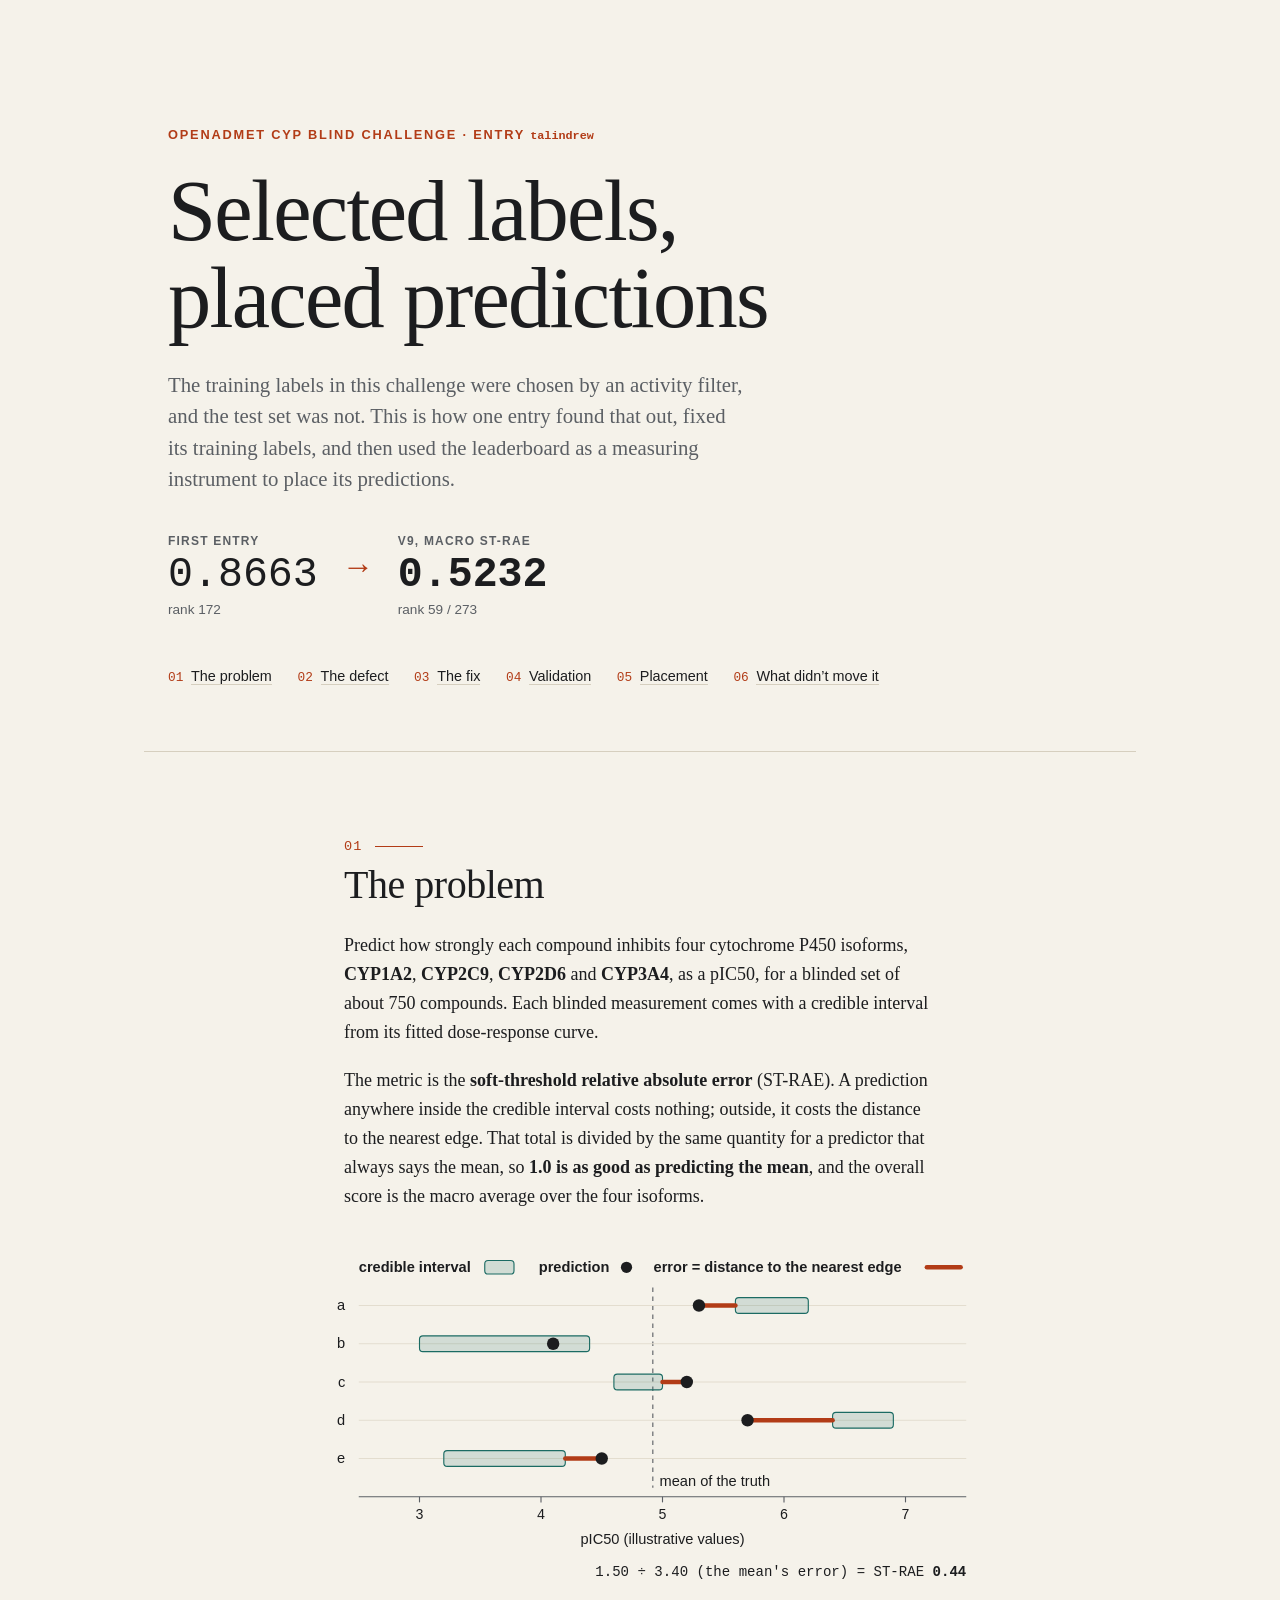
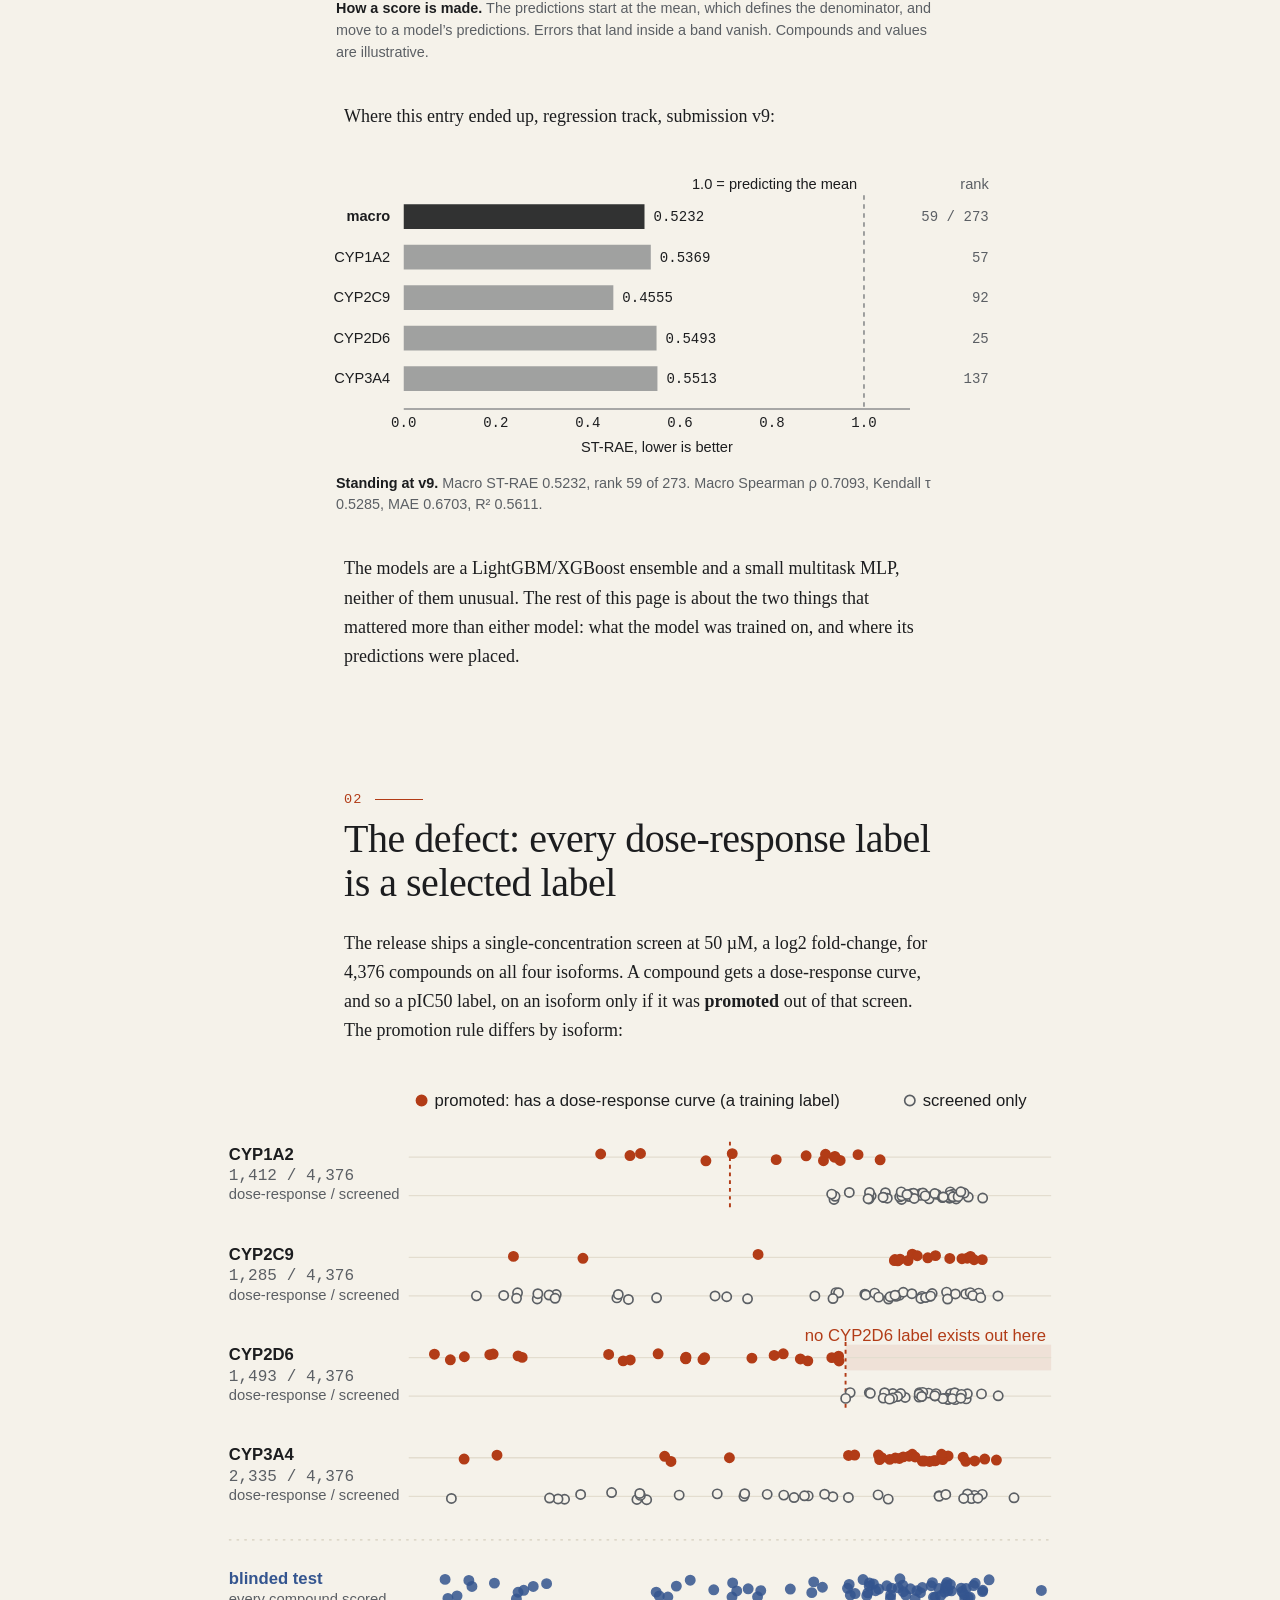
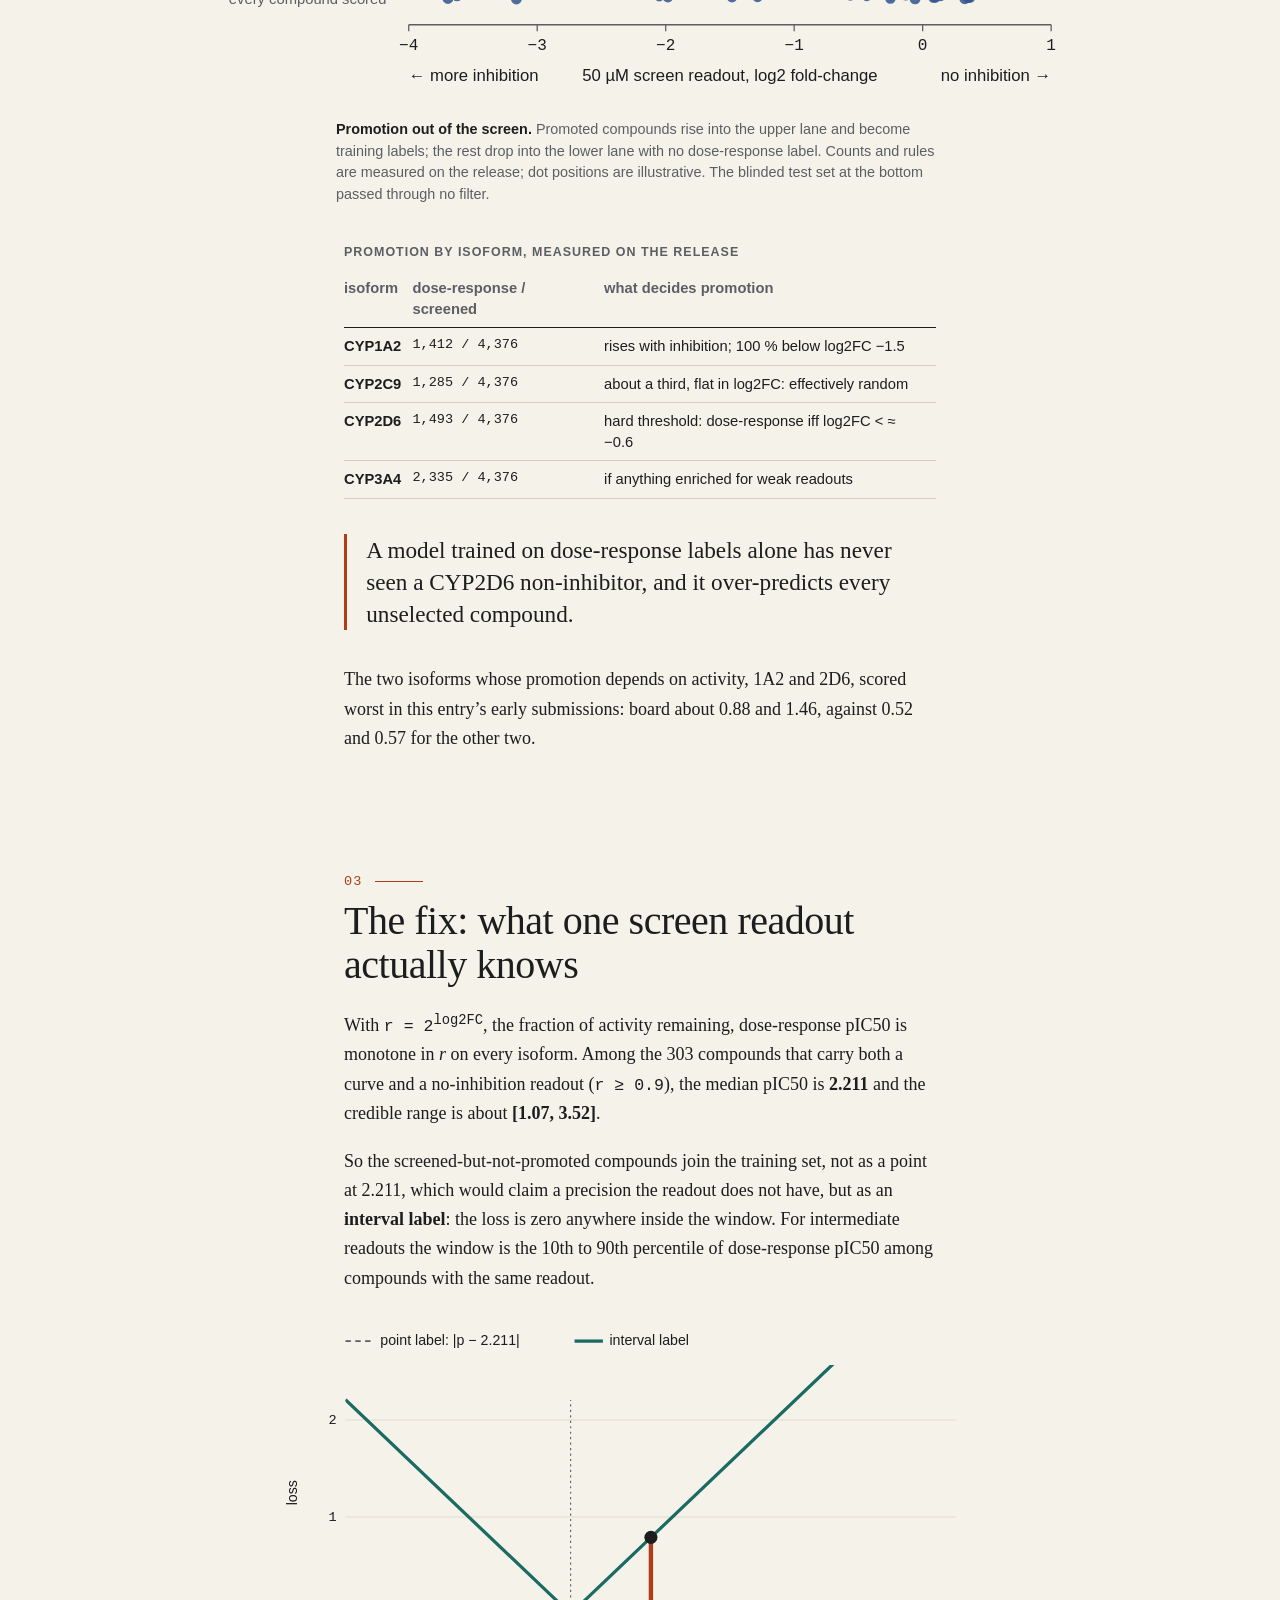
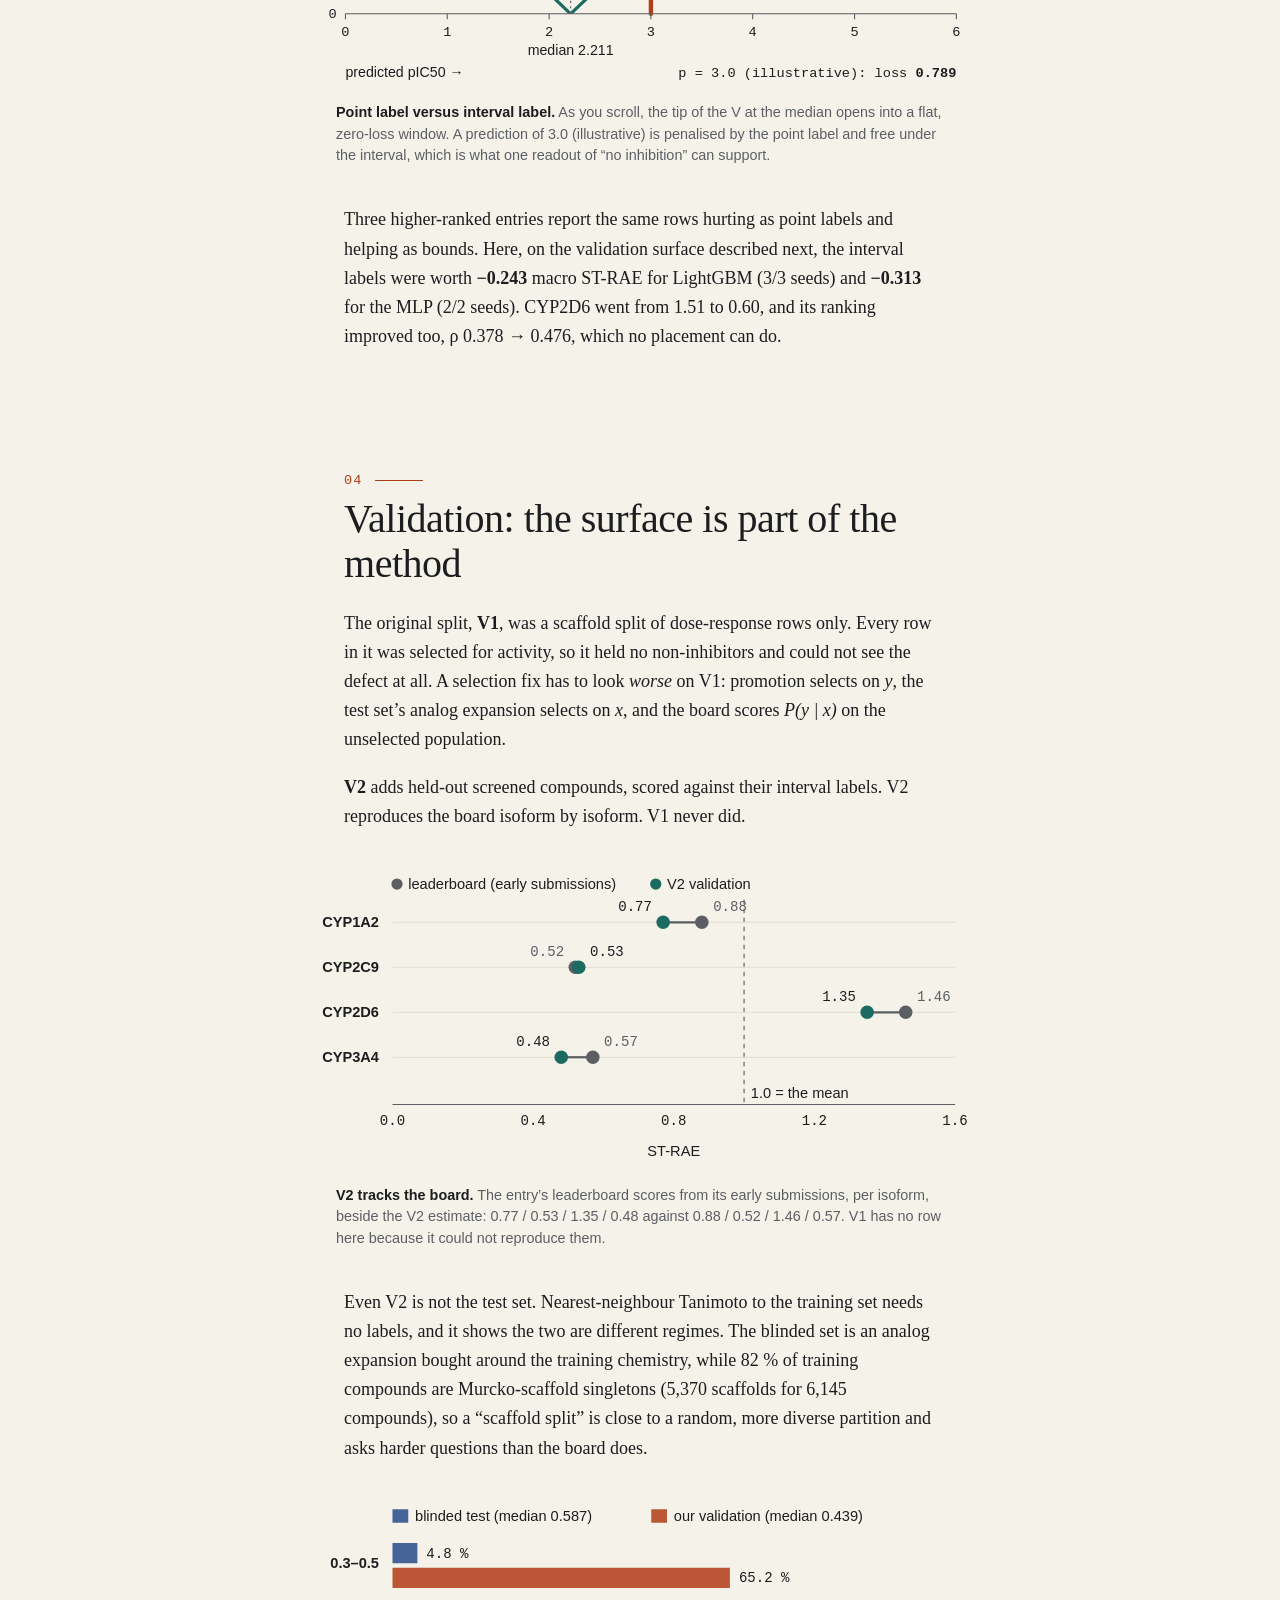
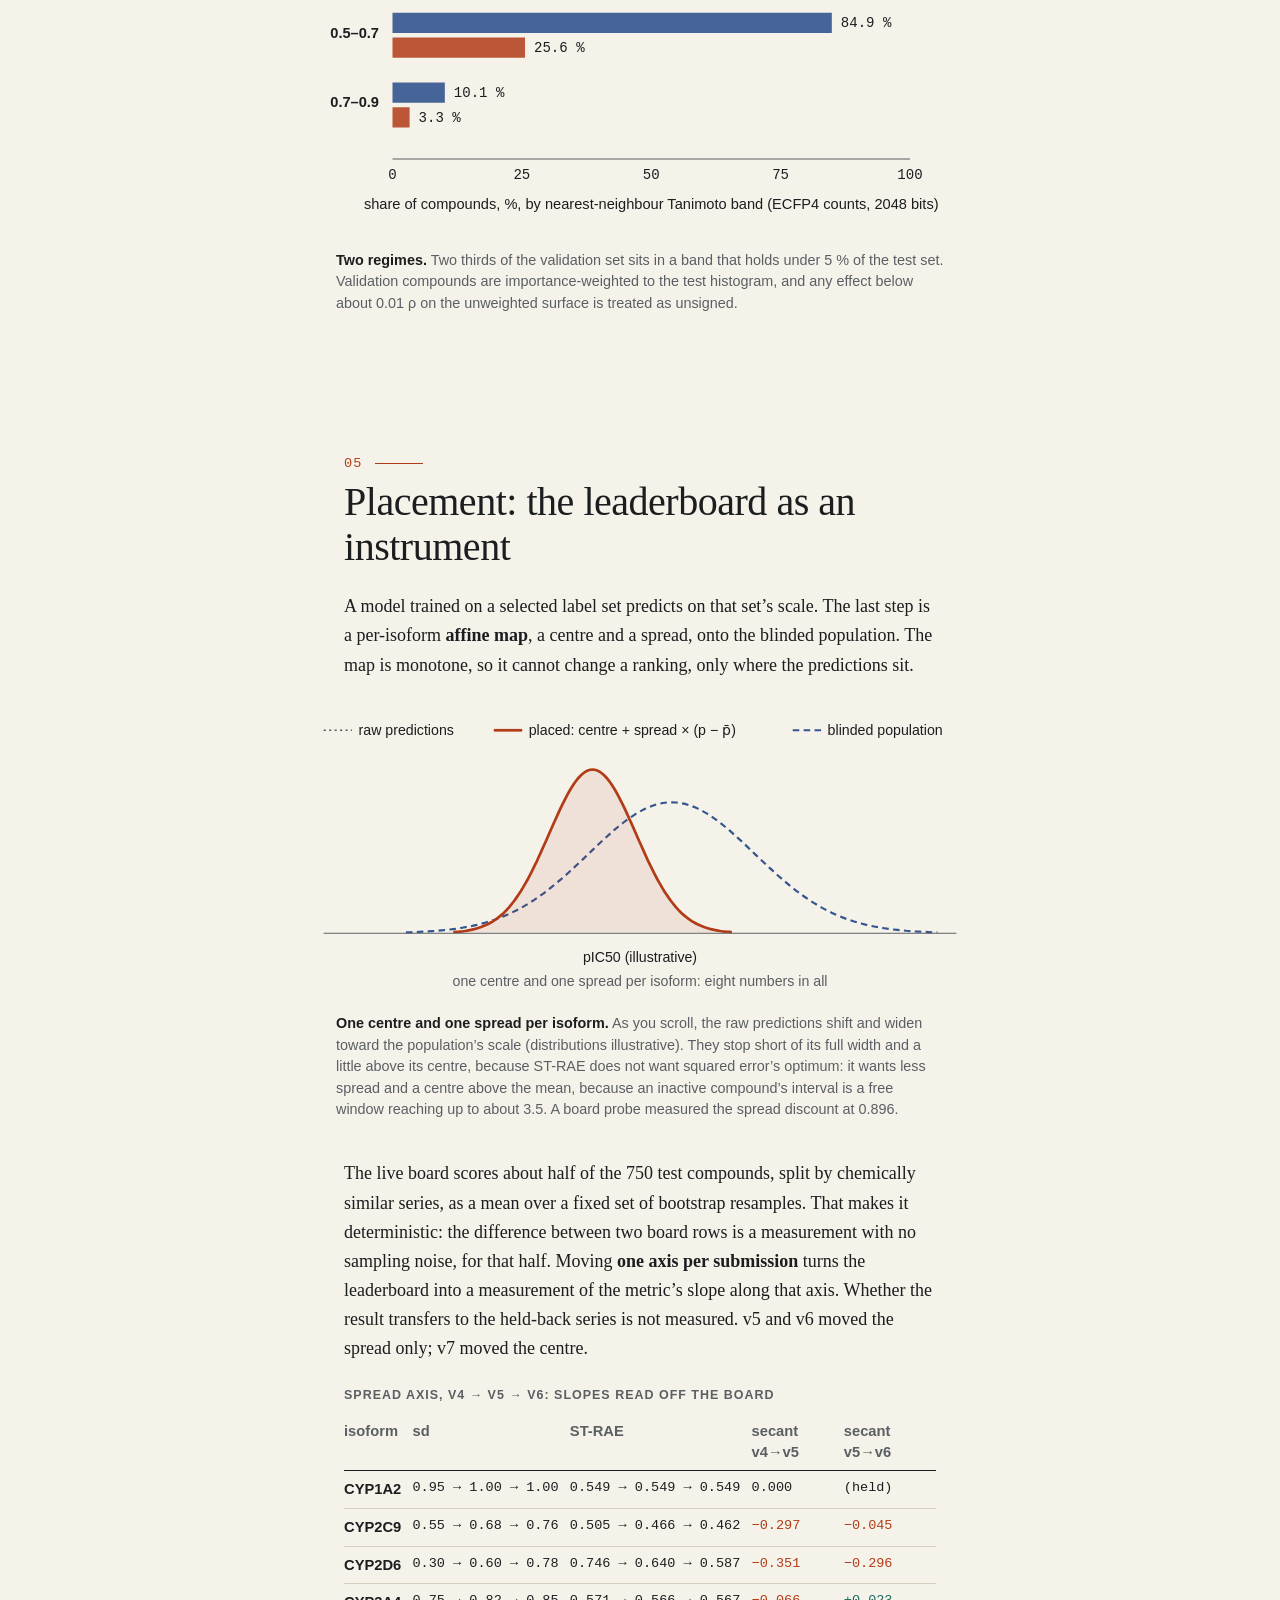
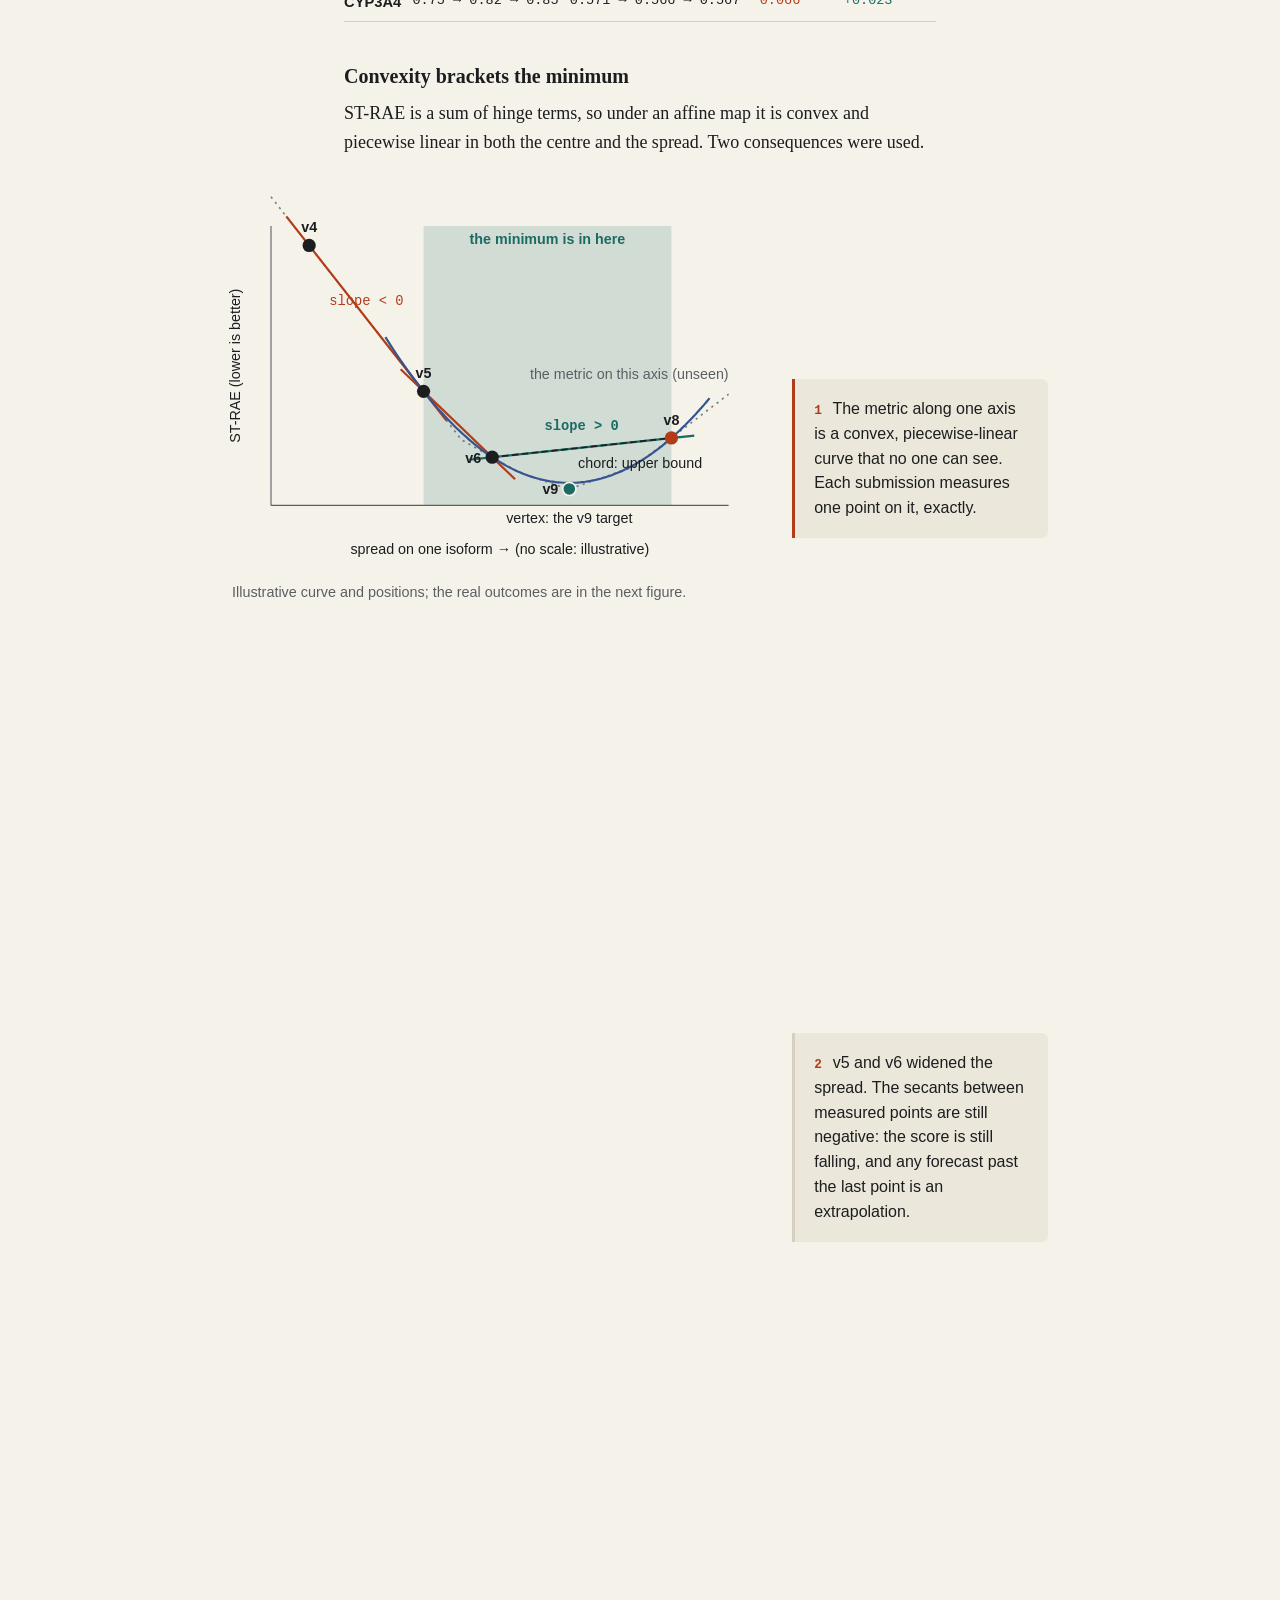
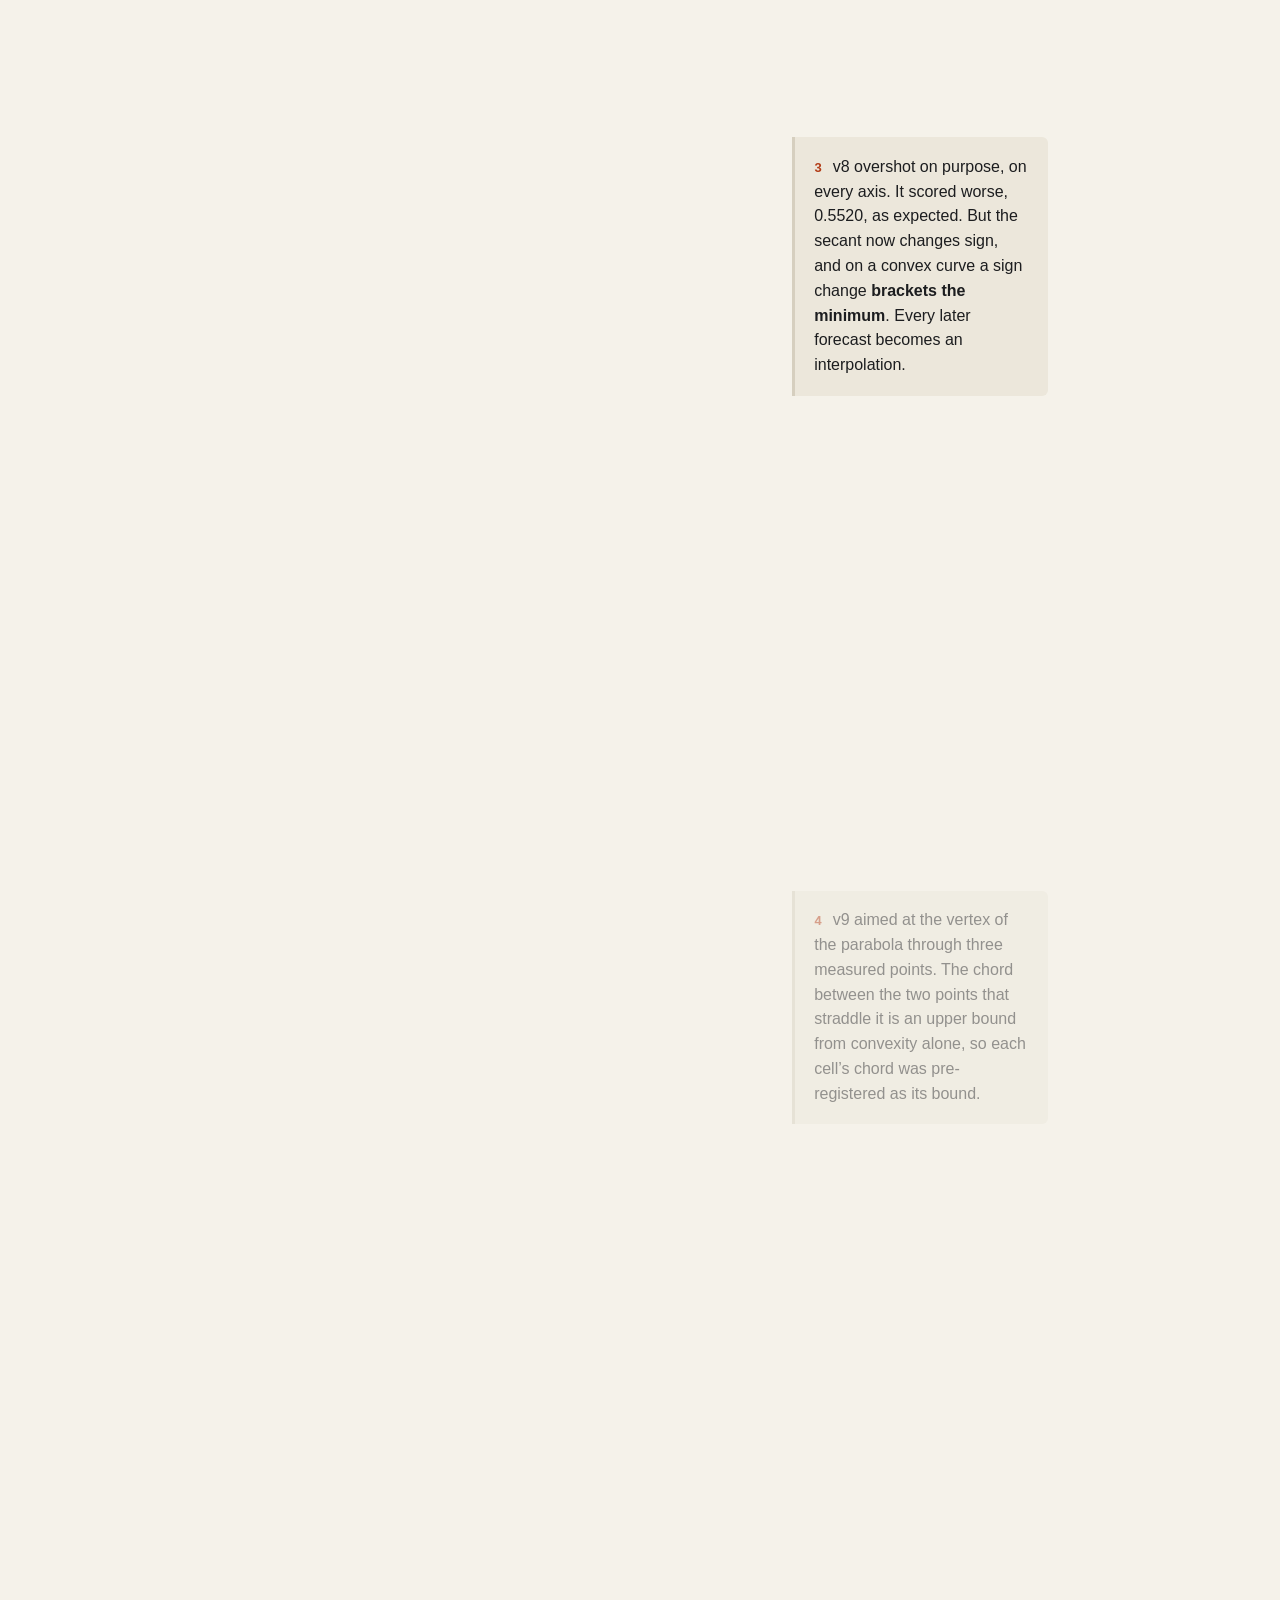
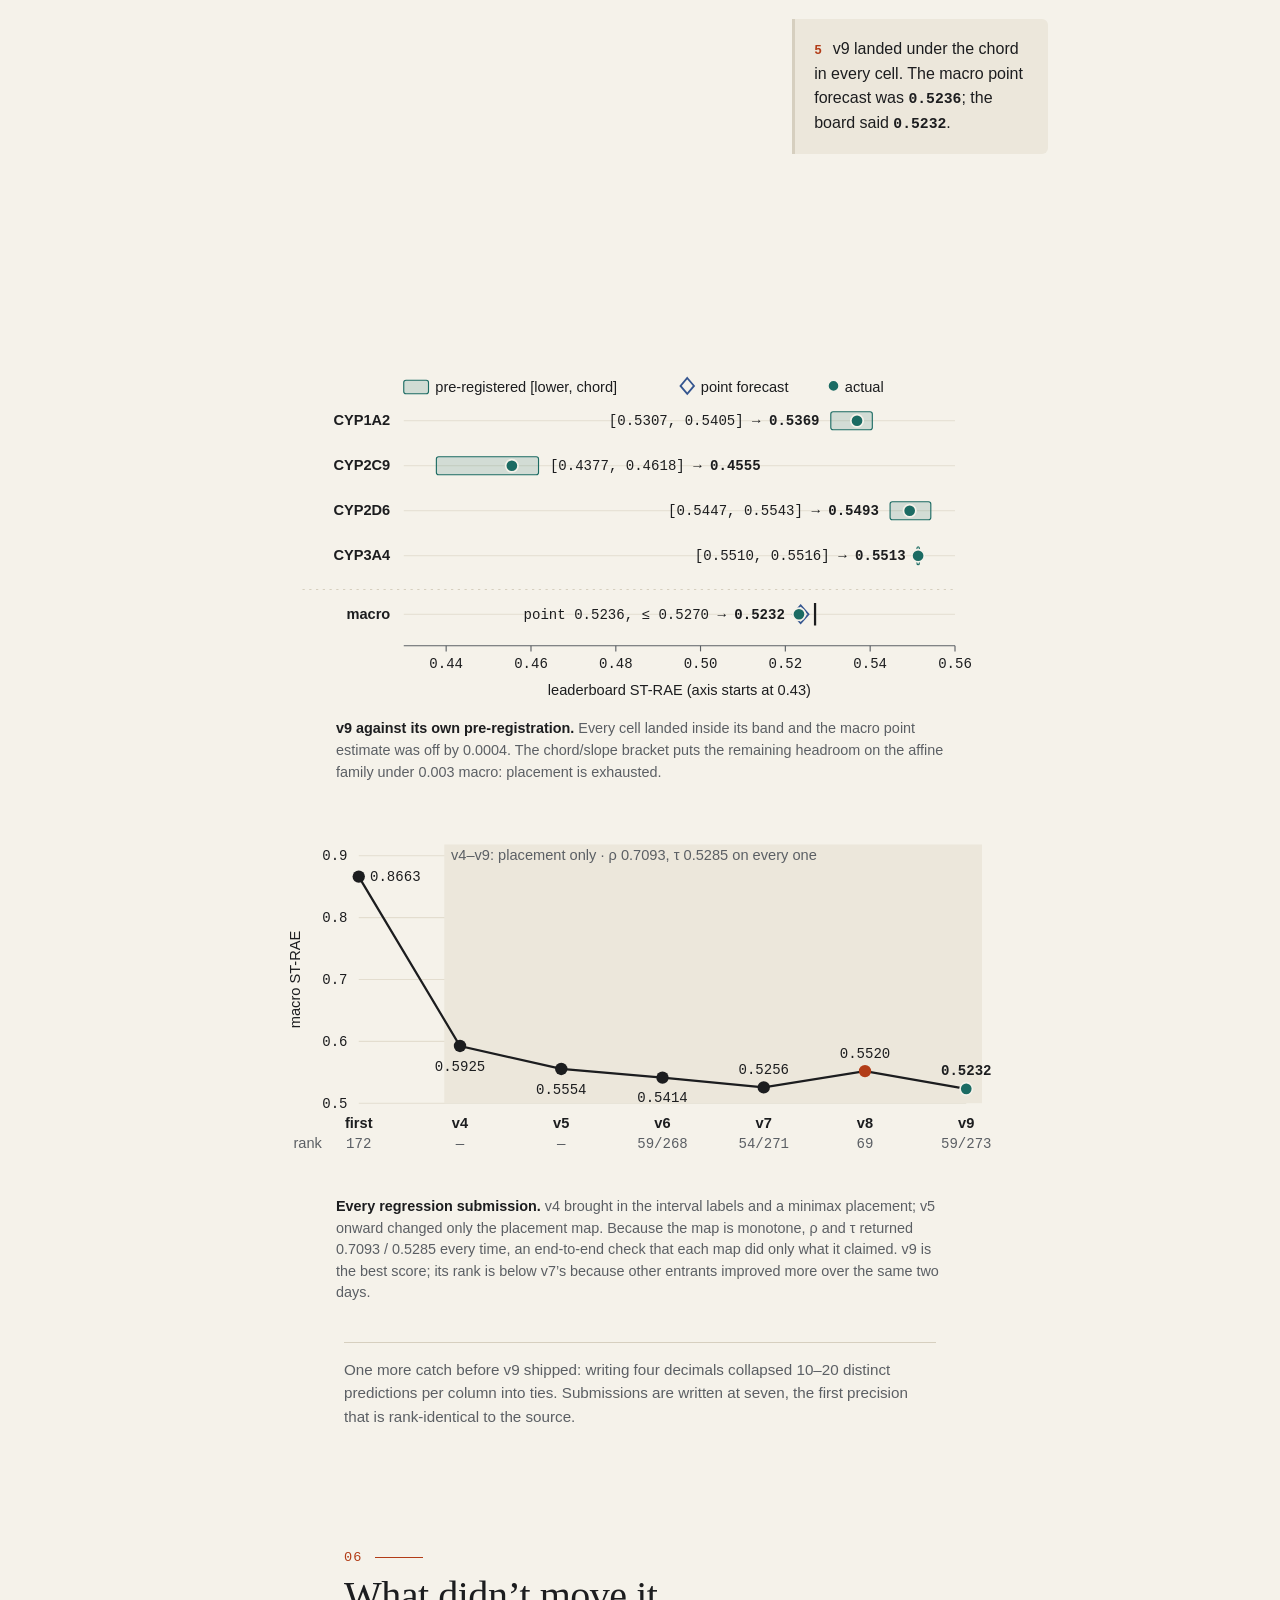
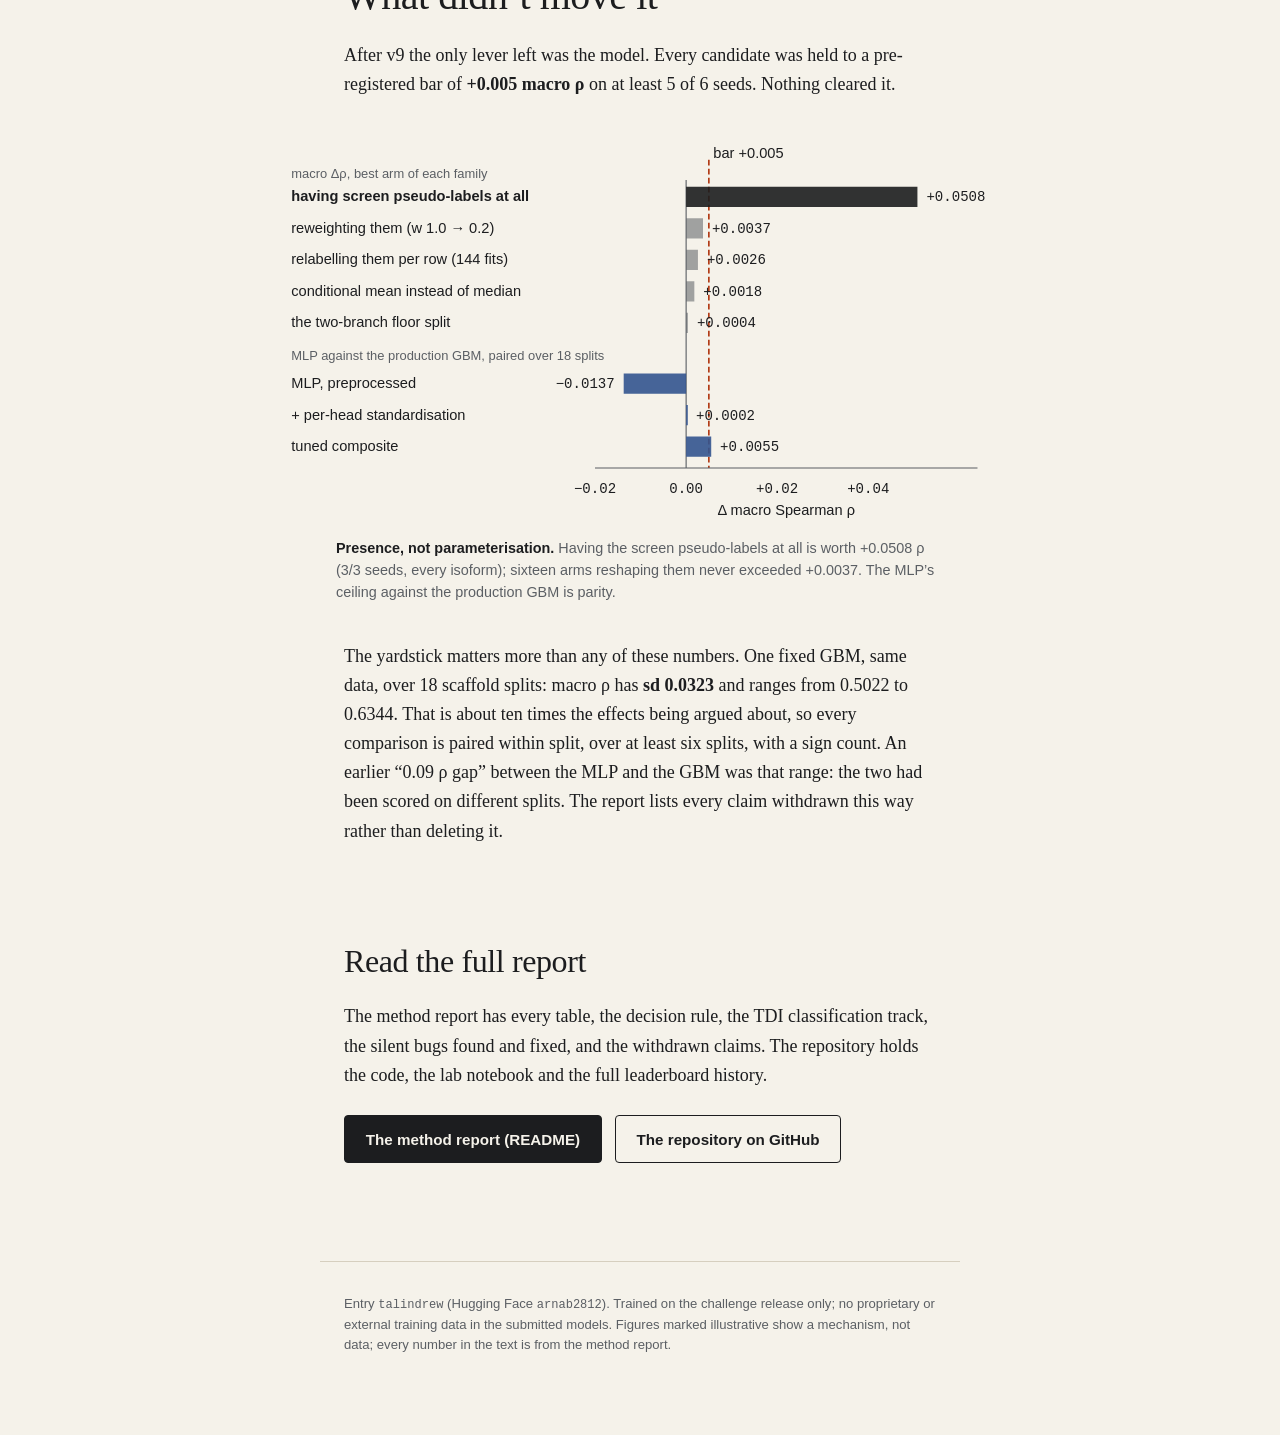
==== commit a7043bcf: "Correct the scope of the placement measurements: the live board is half the test set The live leader" ====
--- a/site/index.html
+++ b/site/index.html
@@ -200,7 +200,7 @@
 </svg>
     <figcaption><b>One centre and one spread per isoform.</b> As you scroll, the raw predictions shift and widen toward the population’s scale (distributions illustrative). They stop short of its full width and a little above its centre, because ST-RAE does not want squared error’s optimum: it wants less spread and a centre above the mean, because an inactive compound’s interval is a free window reaching up to about 3.5. A board probe measured the spread discount at 0.896.</figcaption>
   </figure>
-  <p>ST-RAE on 750 fixed compounds is deterministic, so the difference between two board rows is a measurement with no sampling noise. Moving <b>one axis per submission</b> turns the leaderboard into a measurement of the metric’s slope along that axis. v5 and v6 moved the spread only; v7 moved the centre.</p>
+  <p>The live board scores about half of the 750 test compounds, split by chemically similar series, as a mean over a fixed set of bootstrap resamples. That makes it deterministic: the difference between two board rows is a measurement with no sampling noise, for that half. Moving <b>one axis per submission</b> turns the leaderboard into a measurement of the metric’s slope along that axis. Whether the result transfers to the held-back series is not measured. v5 and v6 moved the spread only; v7 moved the centre.</p>
   <div class="table-wrap">
   <table class="num-table">
     <caption>Spread axis, v4 → v5 → v6: slopes read off the board</caption>
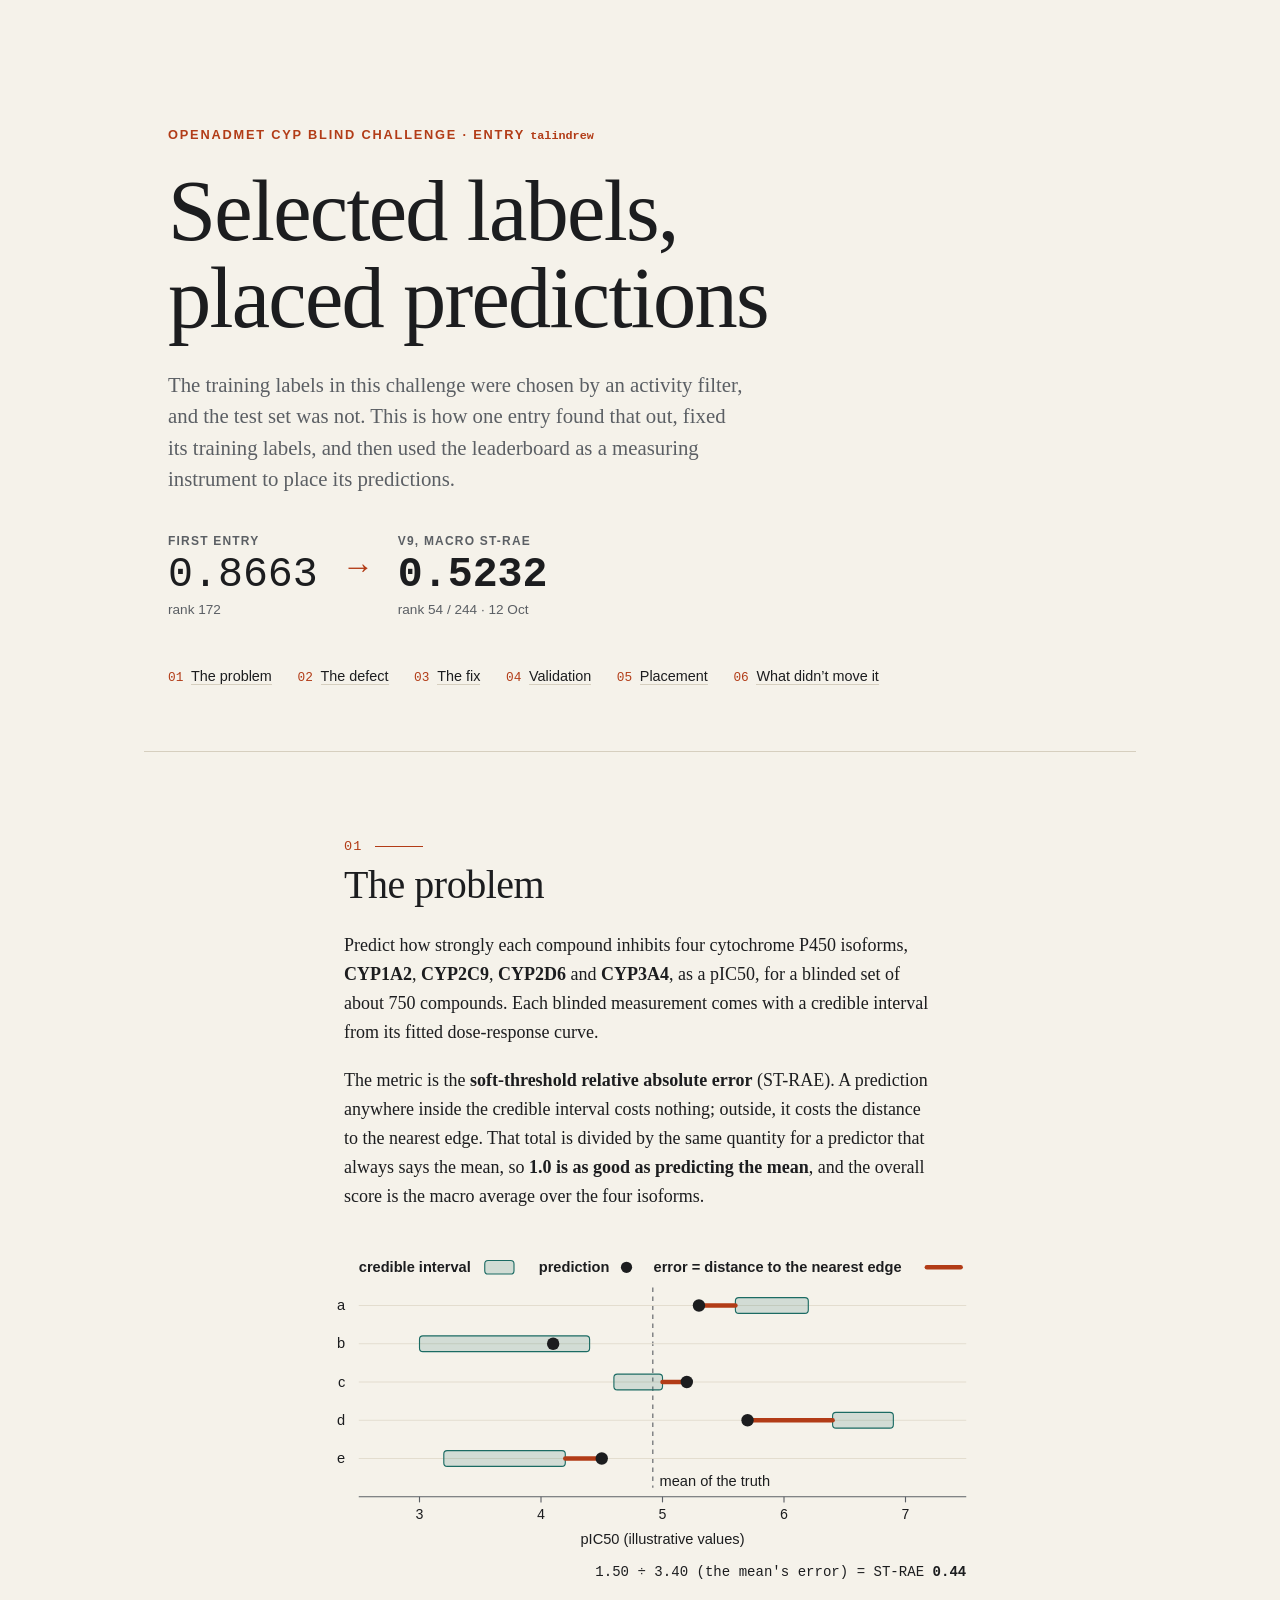
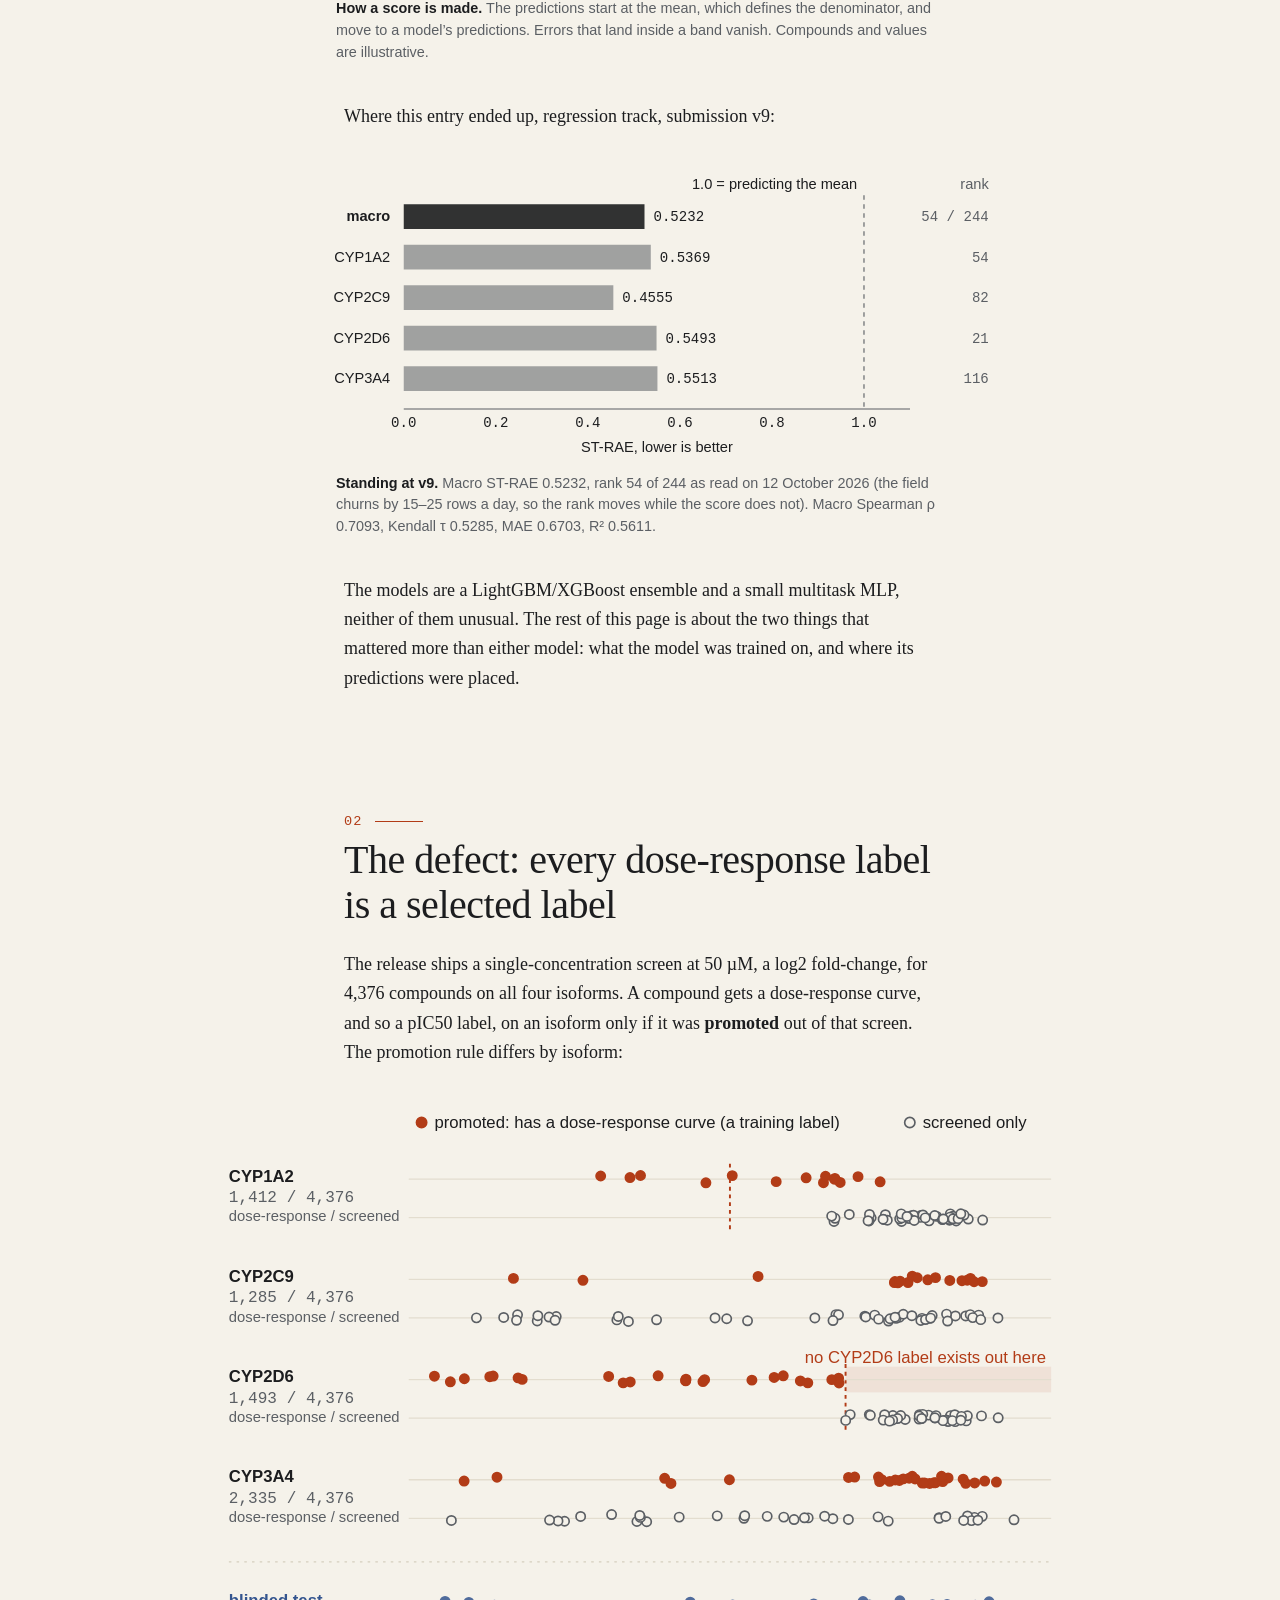
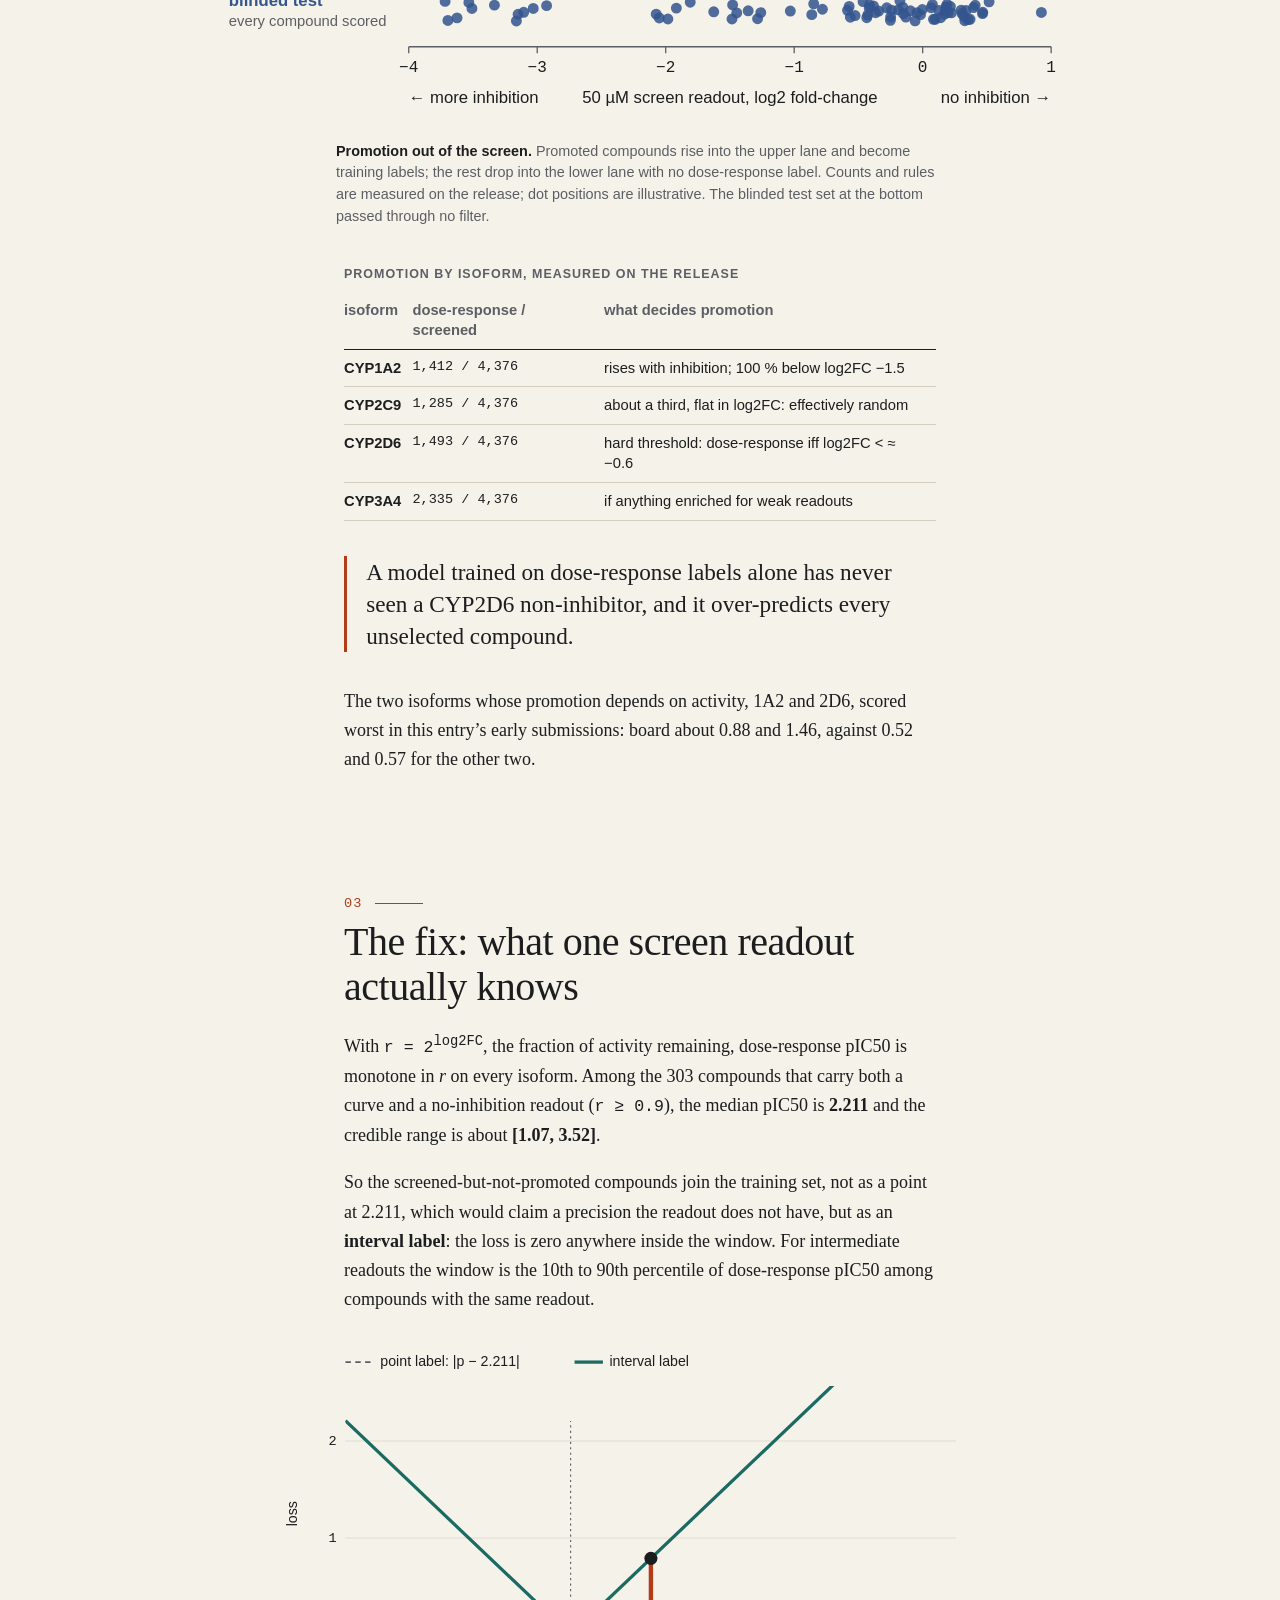
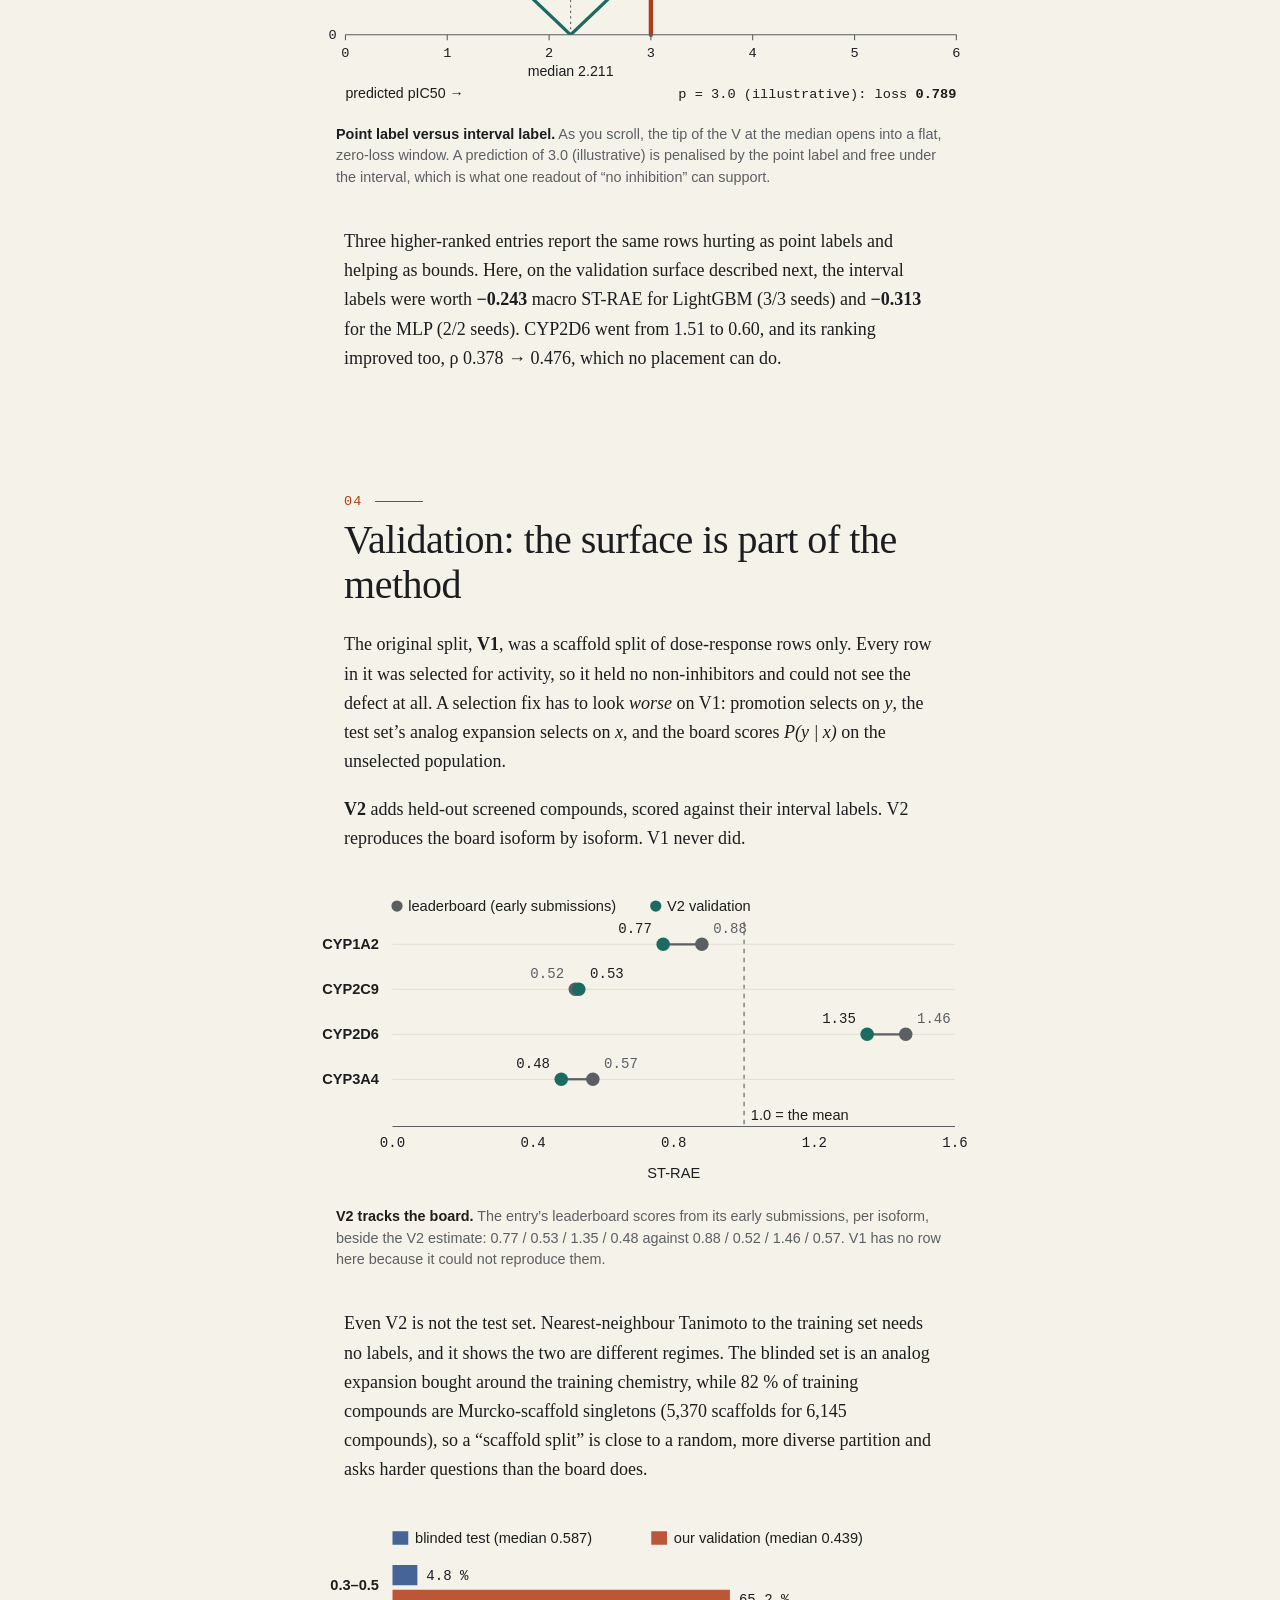
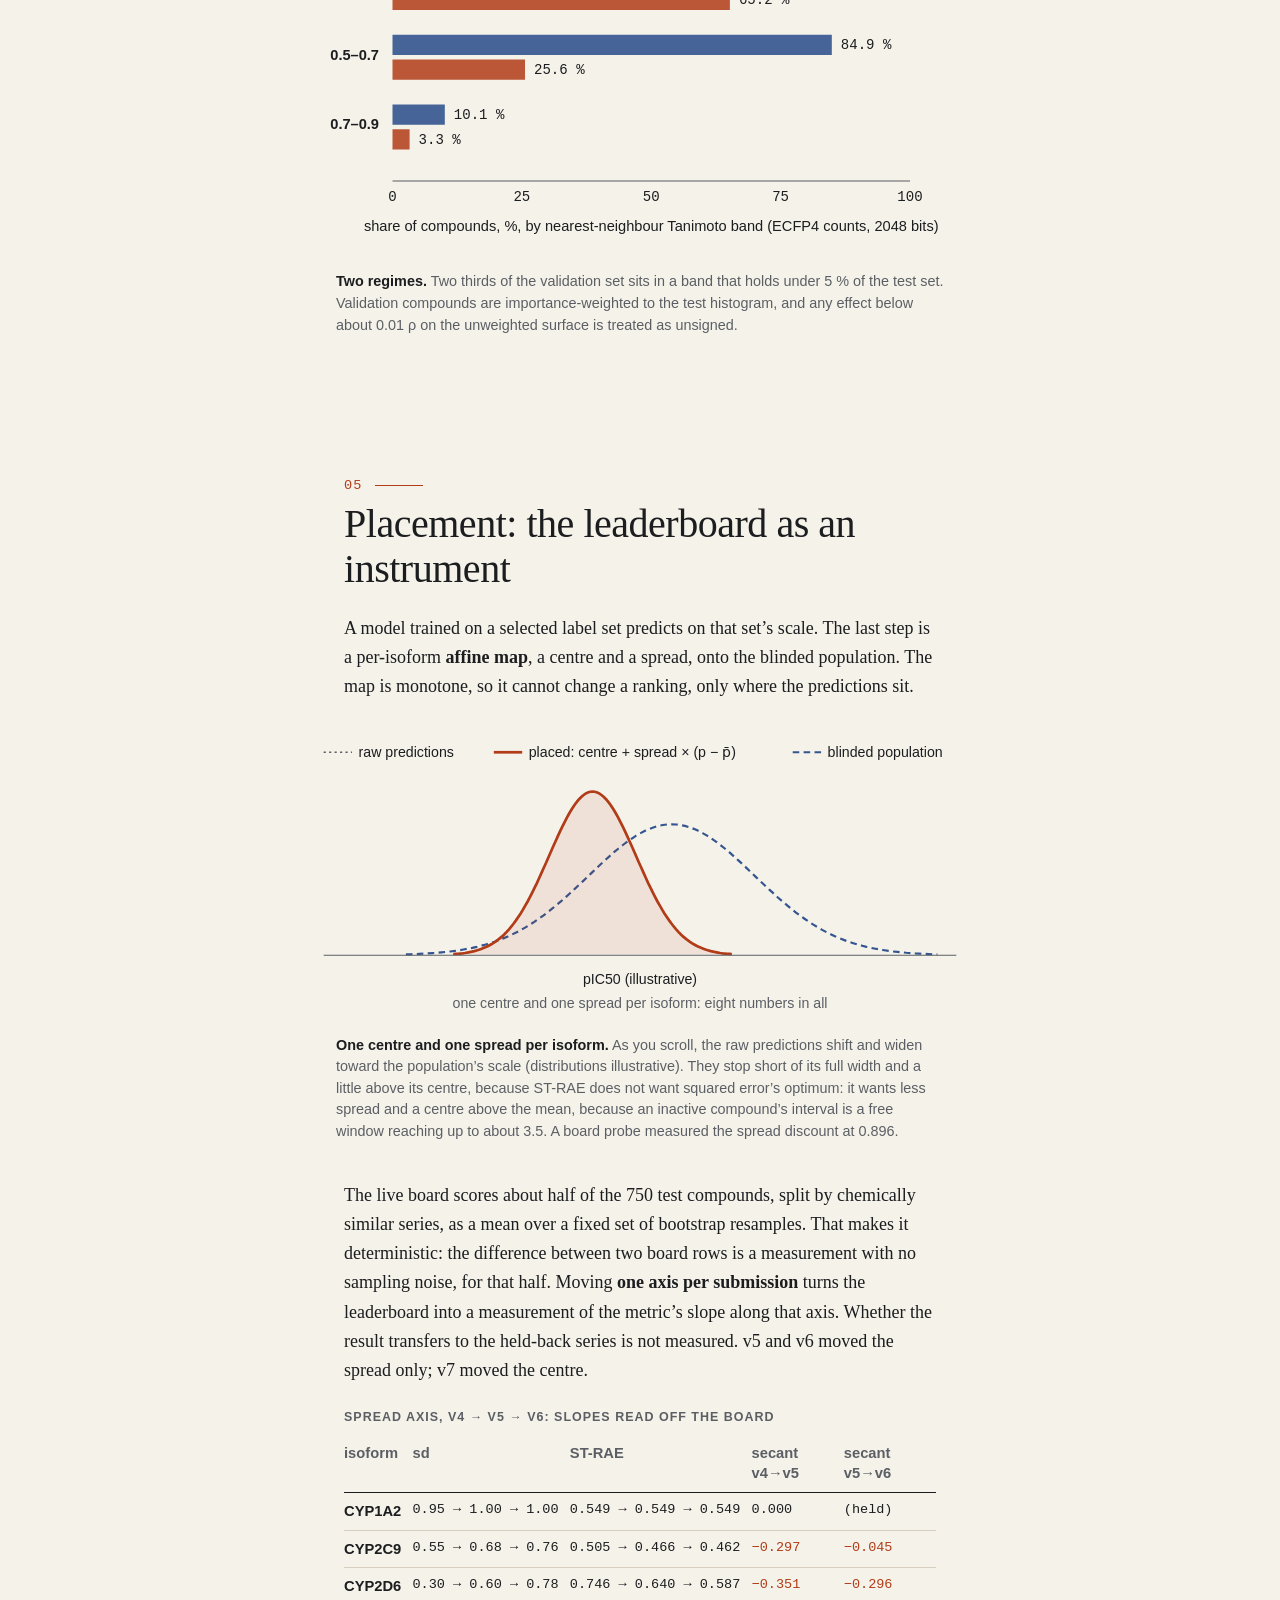
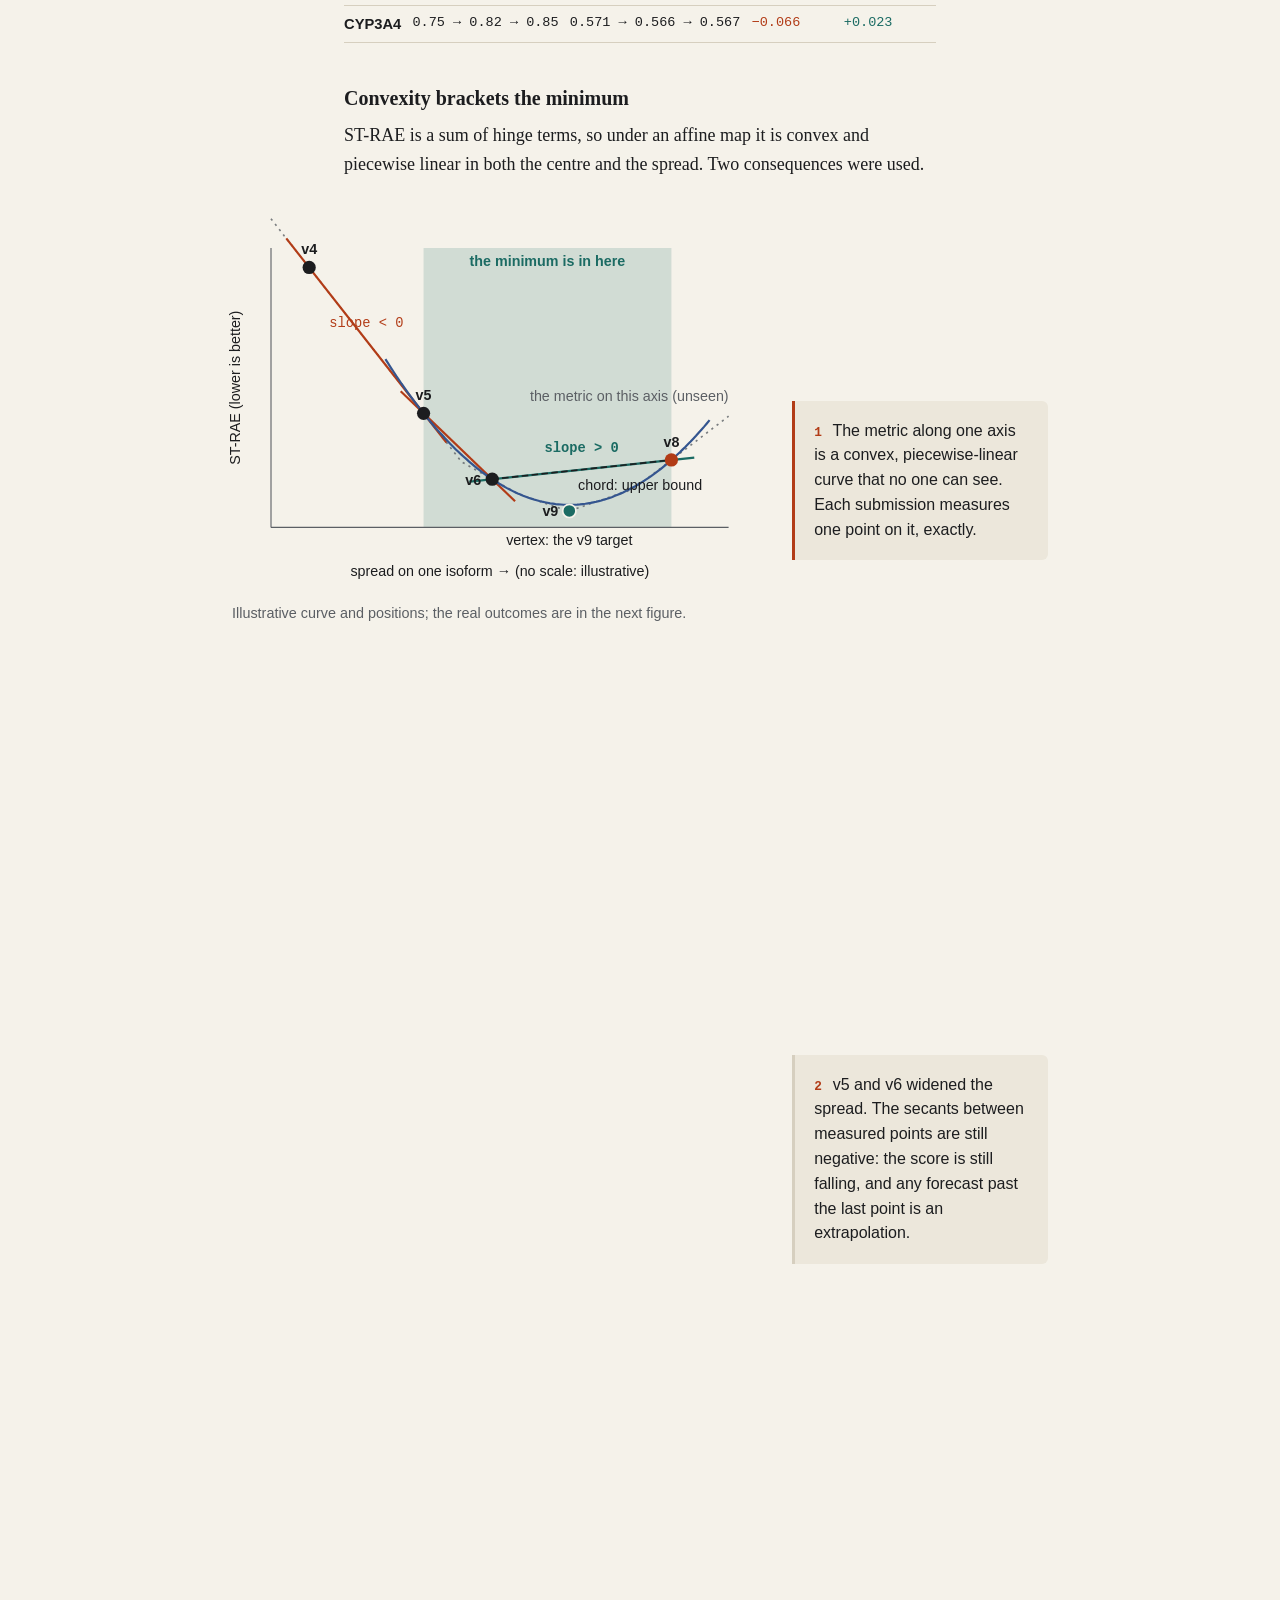
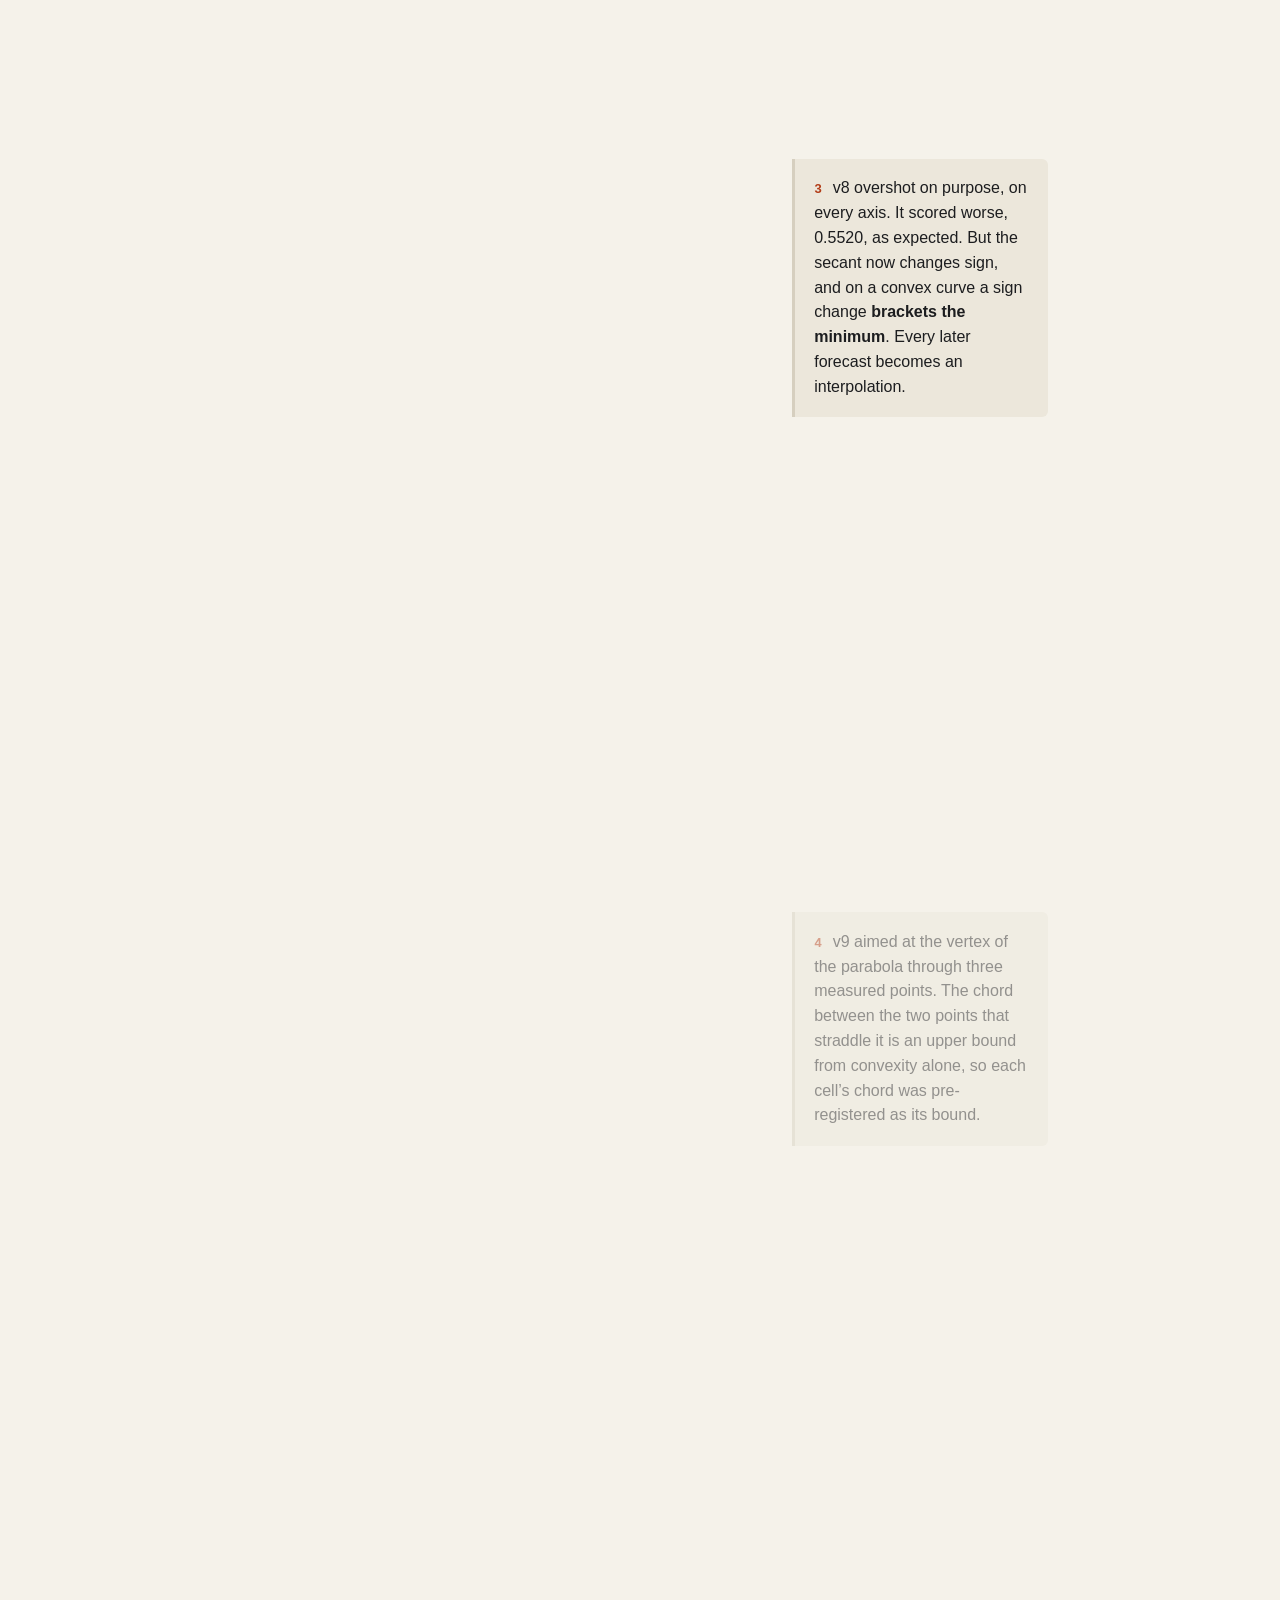
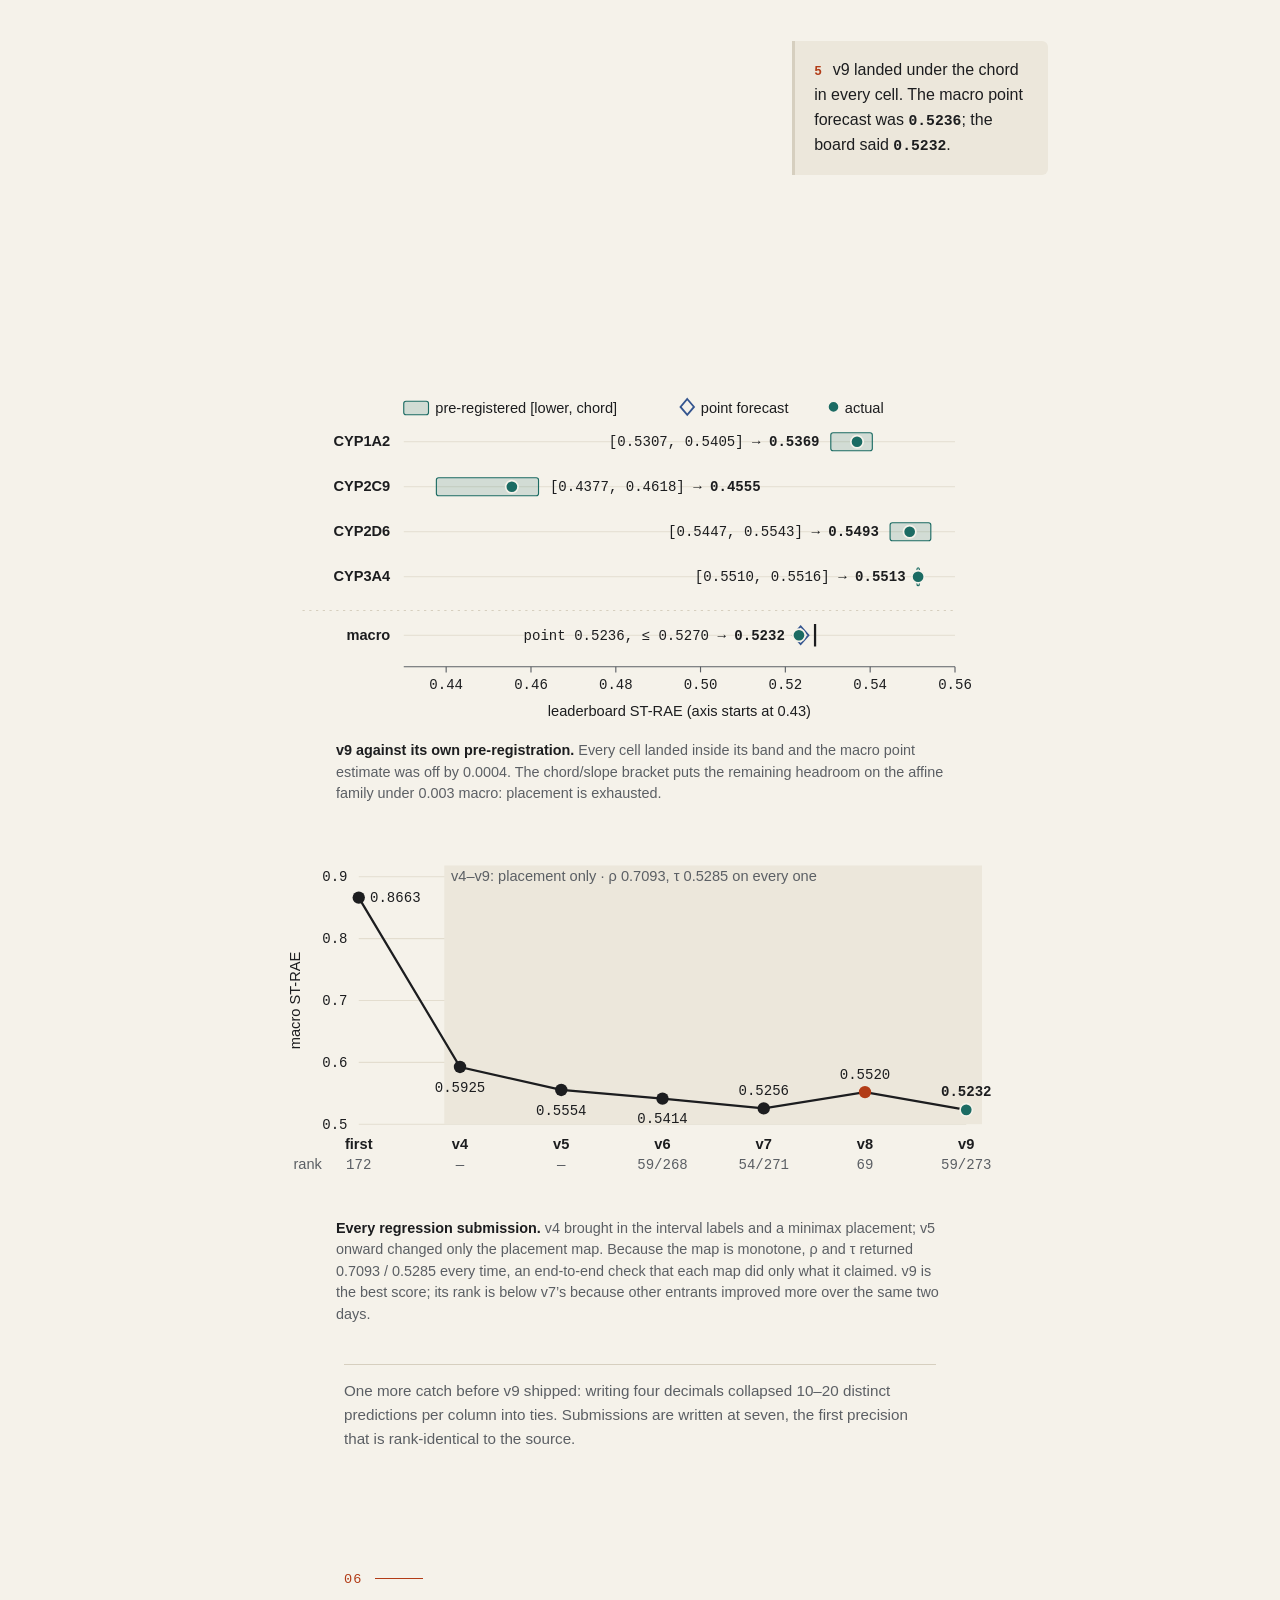
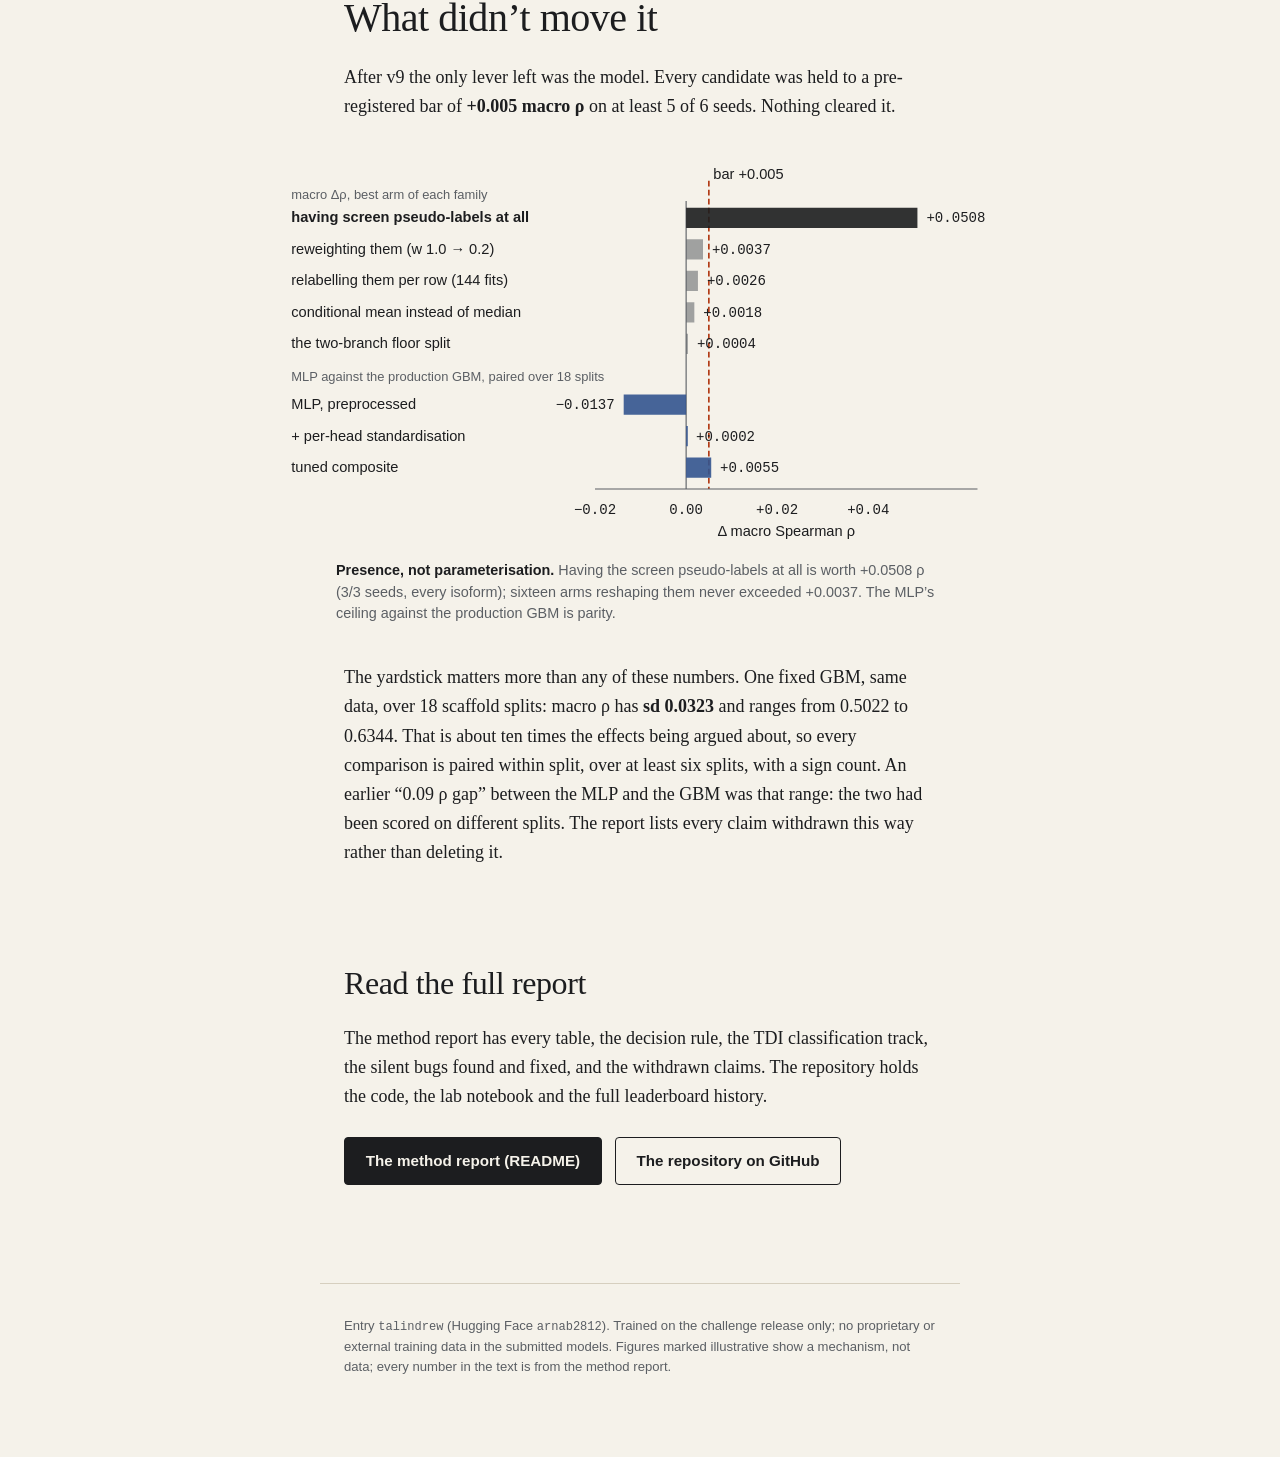
==== commit 6f7e2788: "Refresh the standing: rank 54 of 244, as read on 12 October The score has not changed -- 0.5232 is s" ====
--- a/site/index.html
+++ b/site/index.html
@@ -21,7 +21,7 @@
   <dl class="hero-stats">
     <div><dt>first entry</dt><dd class="mono">0.8663</dd><dd class="sub">rank 172</dd></div>
     <div class="arrow" aria-hidden="true">→</div>
-    <div><dt>v9, macro ST-RAE</dt><dd class="mono strong">0.5232</dd><dd class="sub">rank 59 / 273</dd></div>
+    <div><dt>v9, macro ST-RAE</dt><dd class="mono strong">0.5232</dd><dd class="sub">rank 54 / 244 · 12 Oct</dd></div>
   </dl>
   <nav class="toc" aria-label="Chapters">
     <ol>
@@ -64,15 +64,15 @@
   <p>Where this entry ended up, regression track, submission v9:</p>
   <figure class="fig">
     <svg id="fig-standing" class="reveal" viewBox="0 0 640 260" role="img" aria-labelledby="fig-standing-t">
-<title id="fig-standing-t">v9 leaderboard ST-RAE: macro 0.5232 (rank 59 of 273); CYP1A2 0.5369 (57), CYP2C9 0.4555 (92), CYP2D6 0.5493 (25), CYP3A4 0.5513 (137). 1.0 is predicting the mean.</title>
+<title id="fig-standing-t">v9 leaderboard ST-RAE as read on 12 October 2026: macro 0.5232 (rank 54 of 244); CYP1A2 0.5369 (54), CYP2C9 0.4555 (82), CYP2D6 0.5493 (21), CYP3A4 0.5513 (116). 1.0 is predicting the mean.</title>
 <text class="lab muted" x="630" y="20" text-anchor="end">rank</text>
 <line class="mean-line" x1="519.1" x2="519.1" y1="26" y2="214"/>
 <text class="lab" x="513.1" y="20" text-anchor="end">1.0 = predicting the mean</text>
-<text class="lab strong" x="98" y="49" text-anchor="end">macro</text><rect class="bar bar-ink grow" style="--d:0ms" x="110" y="34" width="214.0" height="22"/><text class="lab num" x="332.0" y="49">0.5232</text><text class="lab num muted" x="630" y="49" text-anchor="end">59 / 273</text><text class="lab " x="98" y="85" text-anchor="end">CYP1A2</text><rect class="bar grow" style="--d:90ms" x="110" y="70" width="219.6" height="22"/><text class="lab num" x="337.6" y="85">0.5369</text><text class="lab num muted" x="630" y="85" text-anchor="end">57</text><text class="lab " x="98" y="121" text-anchor="end">CYP2C9</text><rect class="bar grow" style="--d:180ms" x="110" y="106" width="186.3" height="22"/><text class="lab num" x="304.3" y="121">0.4555</text><text class="lab num muted" x="630" y="121" text-anchor="end">92</text><text class="lab " x="98" y="157" text-anchor="end">CYP2D6</text><rect class="bar grow" style="--d:270ms" x="110" y="142" width="224.7" height="22"/><text class="lab num" x="342.7" y="157">0.5493</text><text class="lab num muted" x="630" y="157" text-anchor="end">25</text><text class="lab " x="98" y="193" text-anchor="end">CYP3A4</text><rect class="bar grow" style="--d:360ms" x="110" y="178" width="225.5" height="22"/><text class="lab num" x="343.5" y="193">0.5513</text><text class="lab num muted" x="630" y="193" text-anchor="end">137</text>
+<text class="lab strong" x="98" y="49" text-anchor="end">macro</text><rect class="bar bar-ink grow" style="--d:0ms" x="110" y="34" width="214.0" height="22"/><text class="lab num" x="332.0" y="49">0.5232</text><text class="lab num muted" x="630" y="49" text-anchor="end">54 / 244</text><text class="lab " x="98" y="85" text-anchor="end">CYP1A2</text><rect class="bar grow" style="--d:90ms" x="110" y="70" width="219.6" height="22"/><text class="lab num" x="337.6" y="85">0.5369</text><text class="lab num muted" x="630" y="85" text-anchor="end">54</text><text class="lab " x="98" y="121" text-anchor="end">CYP2C9</text><rect class="bar grow" style="--d:180ms" x="110" y="106" width="186.3" height="22"/><text class="lab num" x="304.3" y="121">0.4555</text><text class="lab num muted" x="630" y="121" text-anchor="end">82</text><text class="lab " x="98" y="157" text-anchor="end">CYP2D6</text><rect class="bar grow" style="--d:270ms" x="110" y="142" width="224.7" height="22"/><text class="lab num" x="342.7" y="157">0.5493</text><text class="lab num muted" x="630" y="157" text-anchor="end">21</text><text class="lab " x="98" y="193" text-anchor="end">CYP3A4</text><rect class="bar grow" style="--d:360ms" x="110" y="178" width="225.5" height="22"/><text class="lab num" x="343.5" y="193">0.5513</text><text class="lab num muted" x="630" y="193" text-anchor="end">116</text>
 <line class="axis" x1="110" x2="560" y1="216" y2="216"/><text class="lab num" x="110.0" y="232" text-anchor="middle">0.0</text><text class="lab num" x="191.8" y="232" text-anchor="middle">0.2</text><text class="lab num" x="273.6" y="232" text-anchor="middle">0.4</text><text class="lab num" x="355.5" y="232" text-anchor="middle">0.6</text><text class="lab num" x="437.3" y="232" text-anchor="middle">0.8</text><text class="lab num" x="519.1" y="232" text-anchor="middle">1.0</text>
 <text class="lab" x="335.0" y="254" text-anchor="middle">ST-RAE, lower is better</text>
 </svg>
-    <figcaption><b>Standing at v9.</b> Macro ST-RAE 0.5232, rank 59 of 273. Macro Spearman ρ 0.7093, Kendall τ 0.5285, MAE 0.6703, R² 0.5611.</figcaption>
+    <figcaption><b>Standing at v9.</b> Macro ST-RAE 0.5232, rank 54 of 244 as read on 12 October 2026 (the field churns by 15–25 rows a day, so the rank moves while the score does not). Macro Spearman ρ 0.7093, Kendall τ 0.5285, MAE 0.6703, R² 0.5611.</figcaption>
   </figure>
   <p>The models are a LightGBM/XGBoost ensemble and a small multitask MLP, neither of them unusual. The rest of this page is about the two things that mattered more than either model: what the model was trained on, and where its predictions were placed.</p>
 </section>
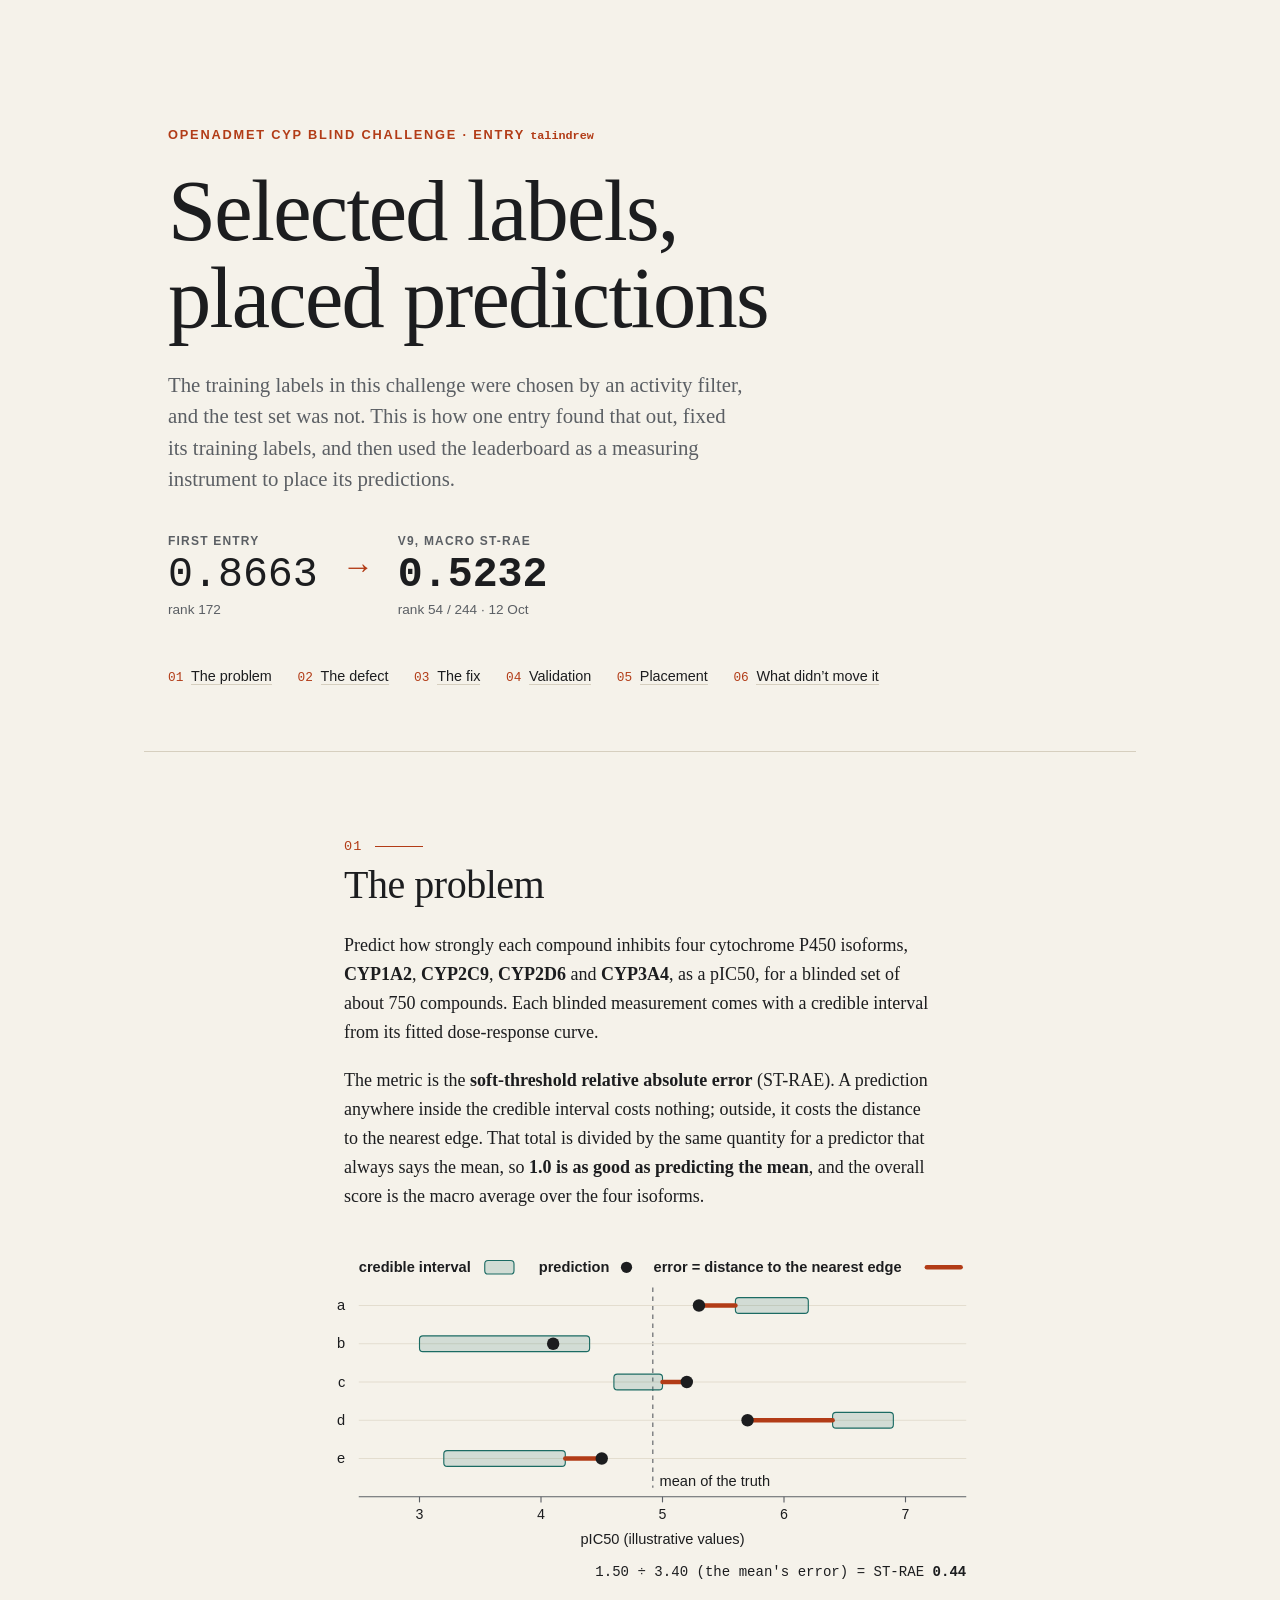
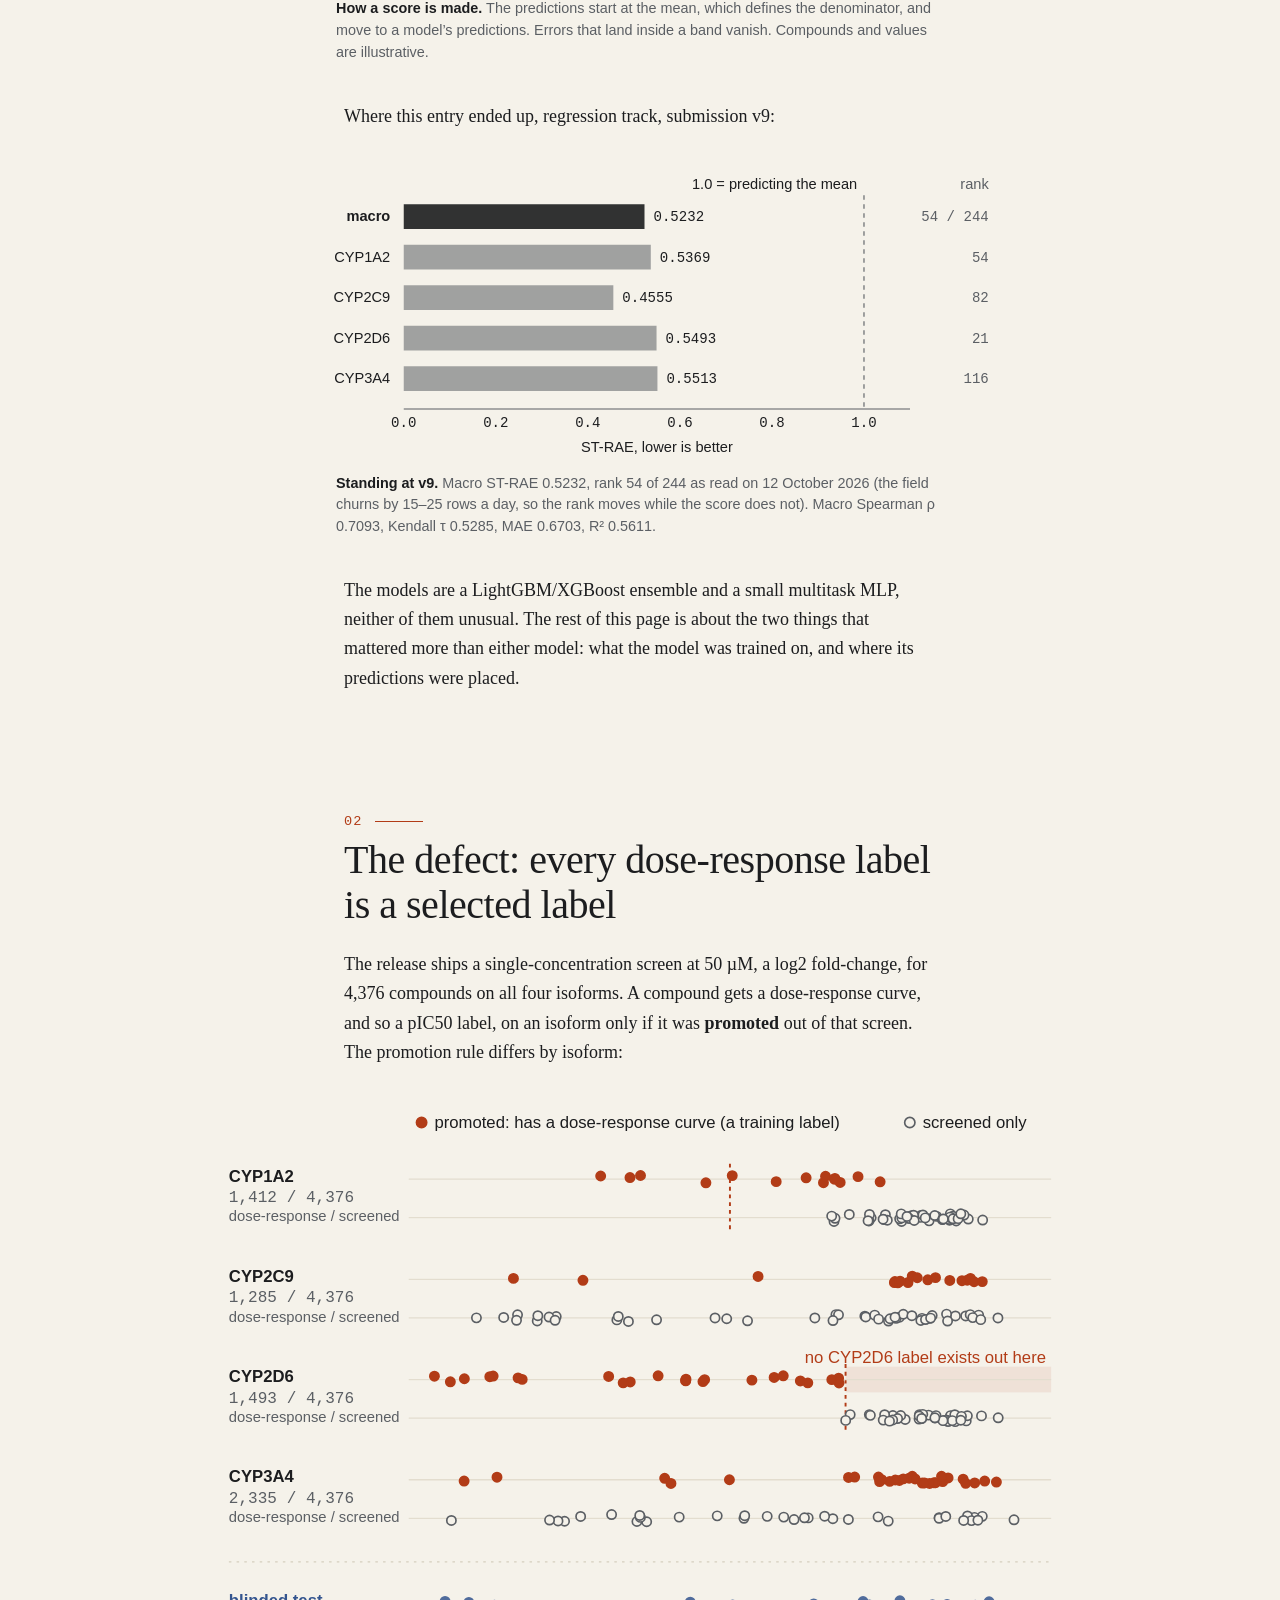
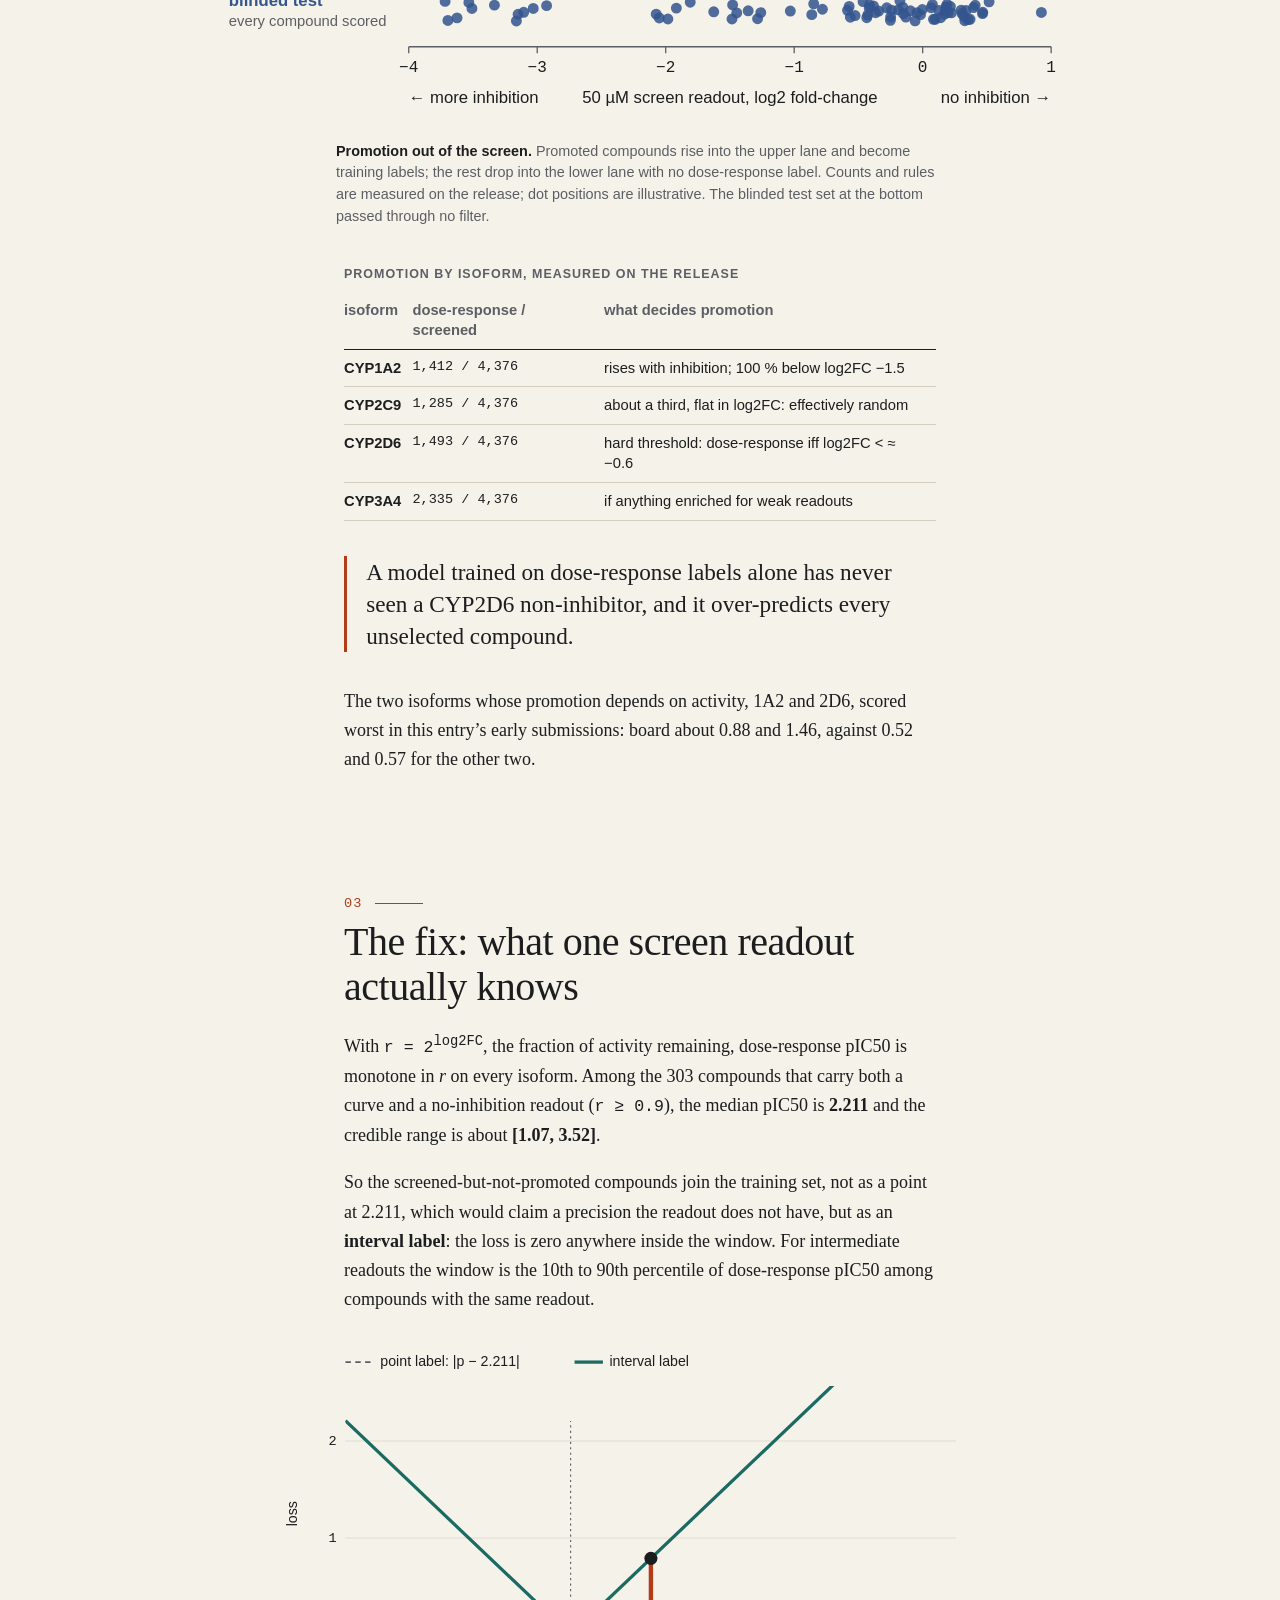
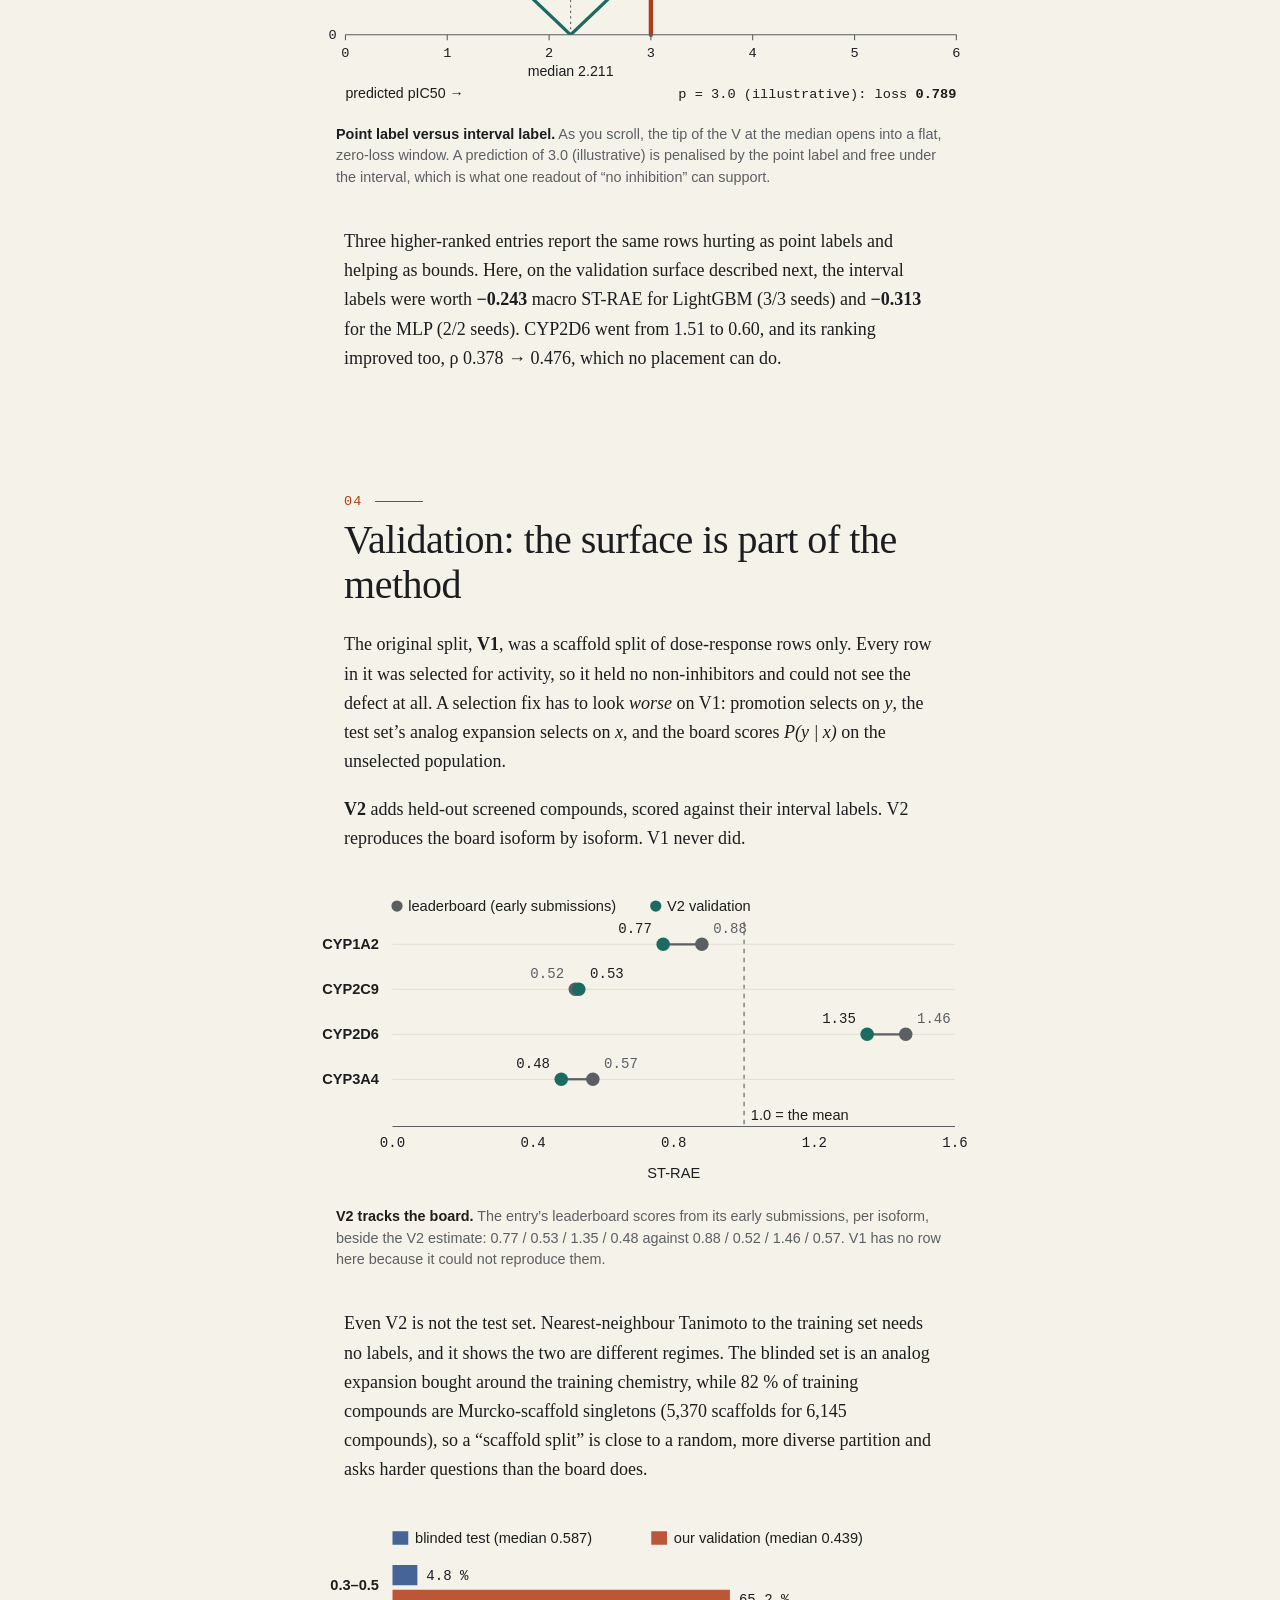
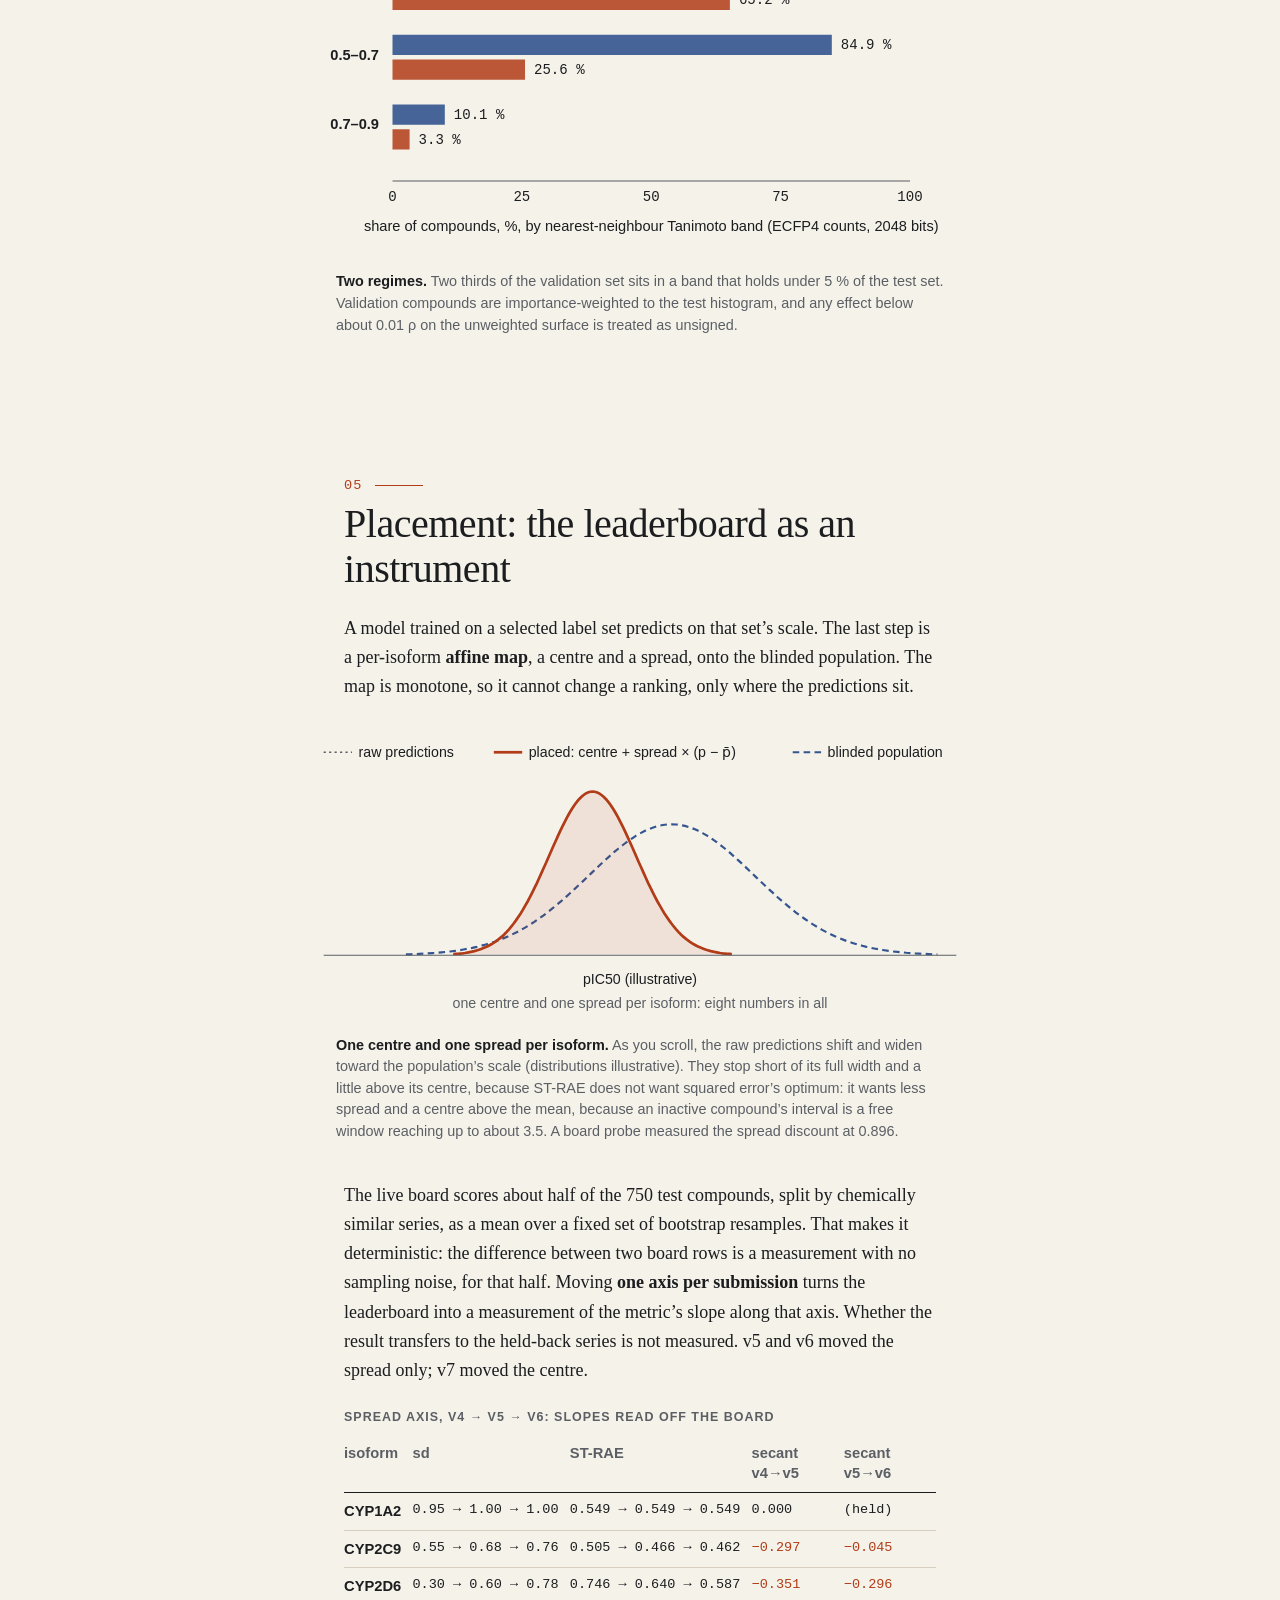
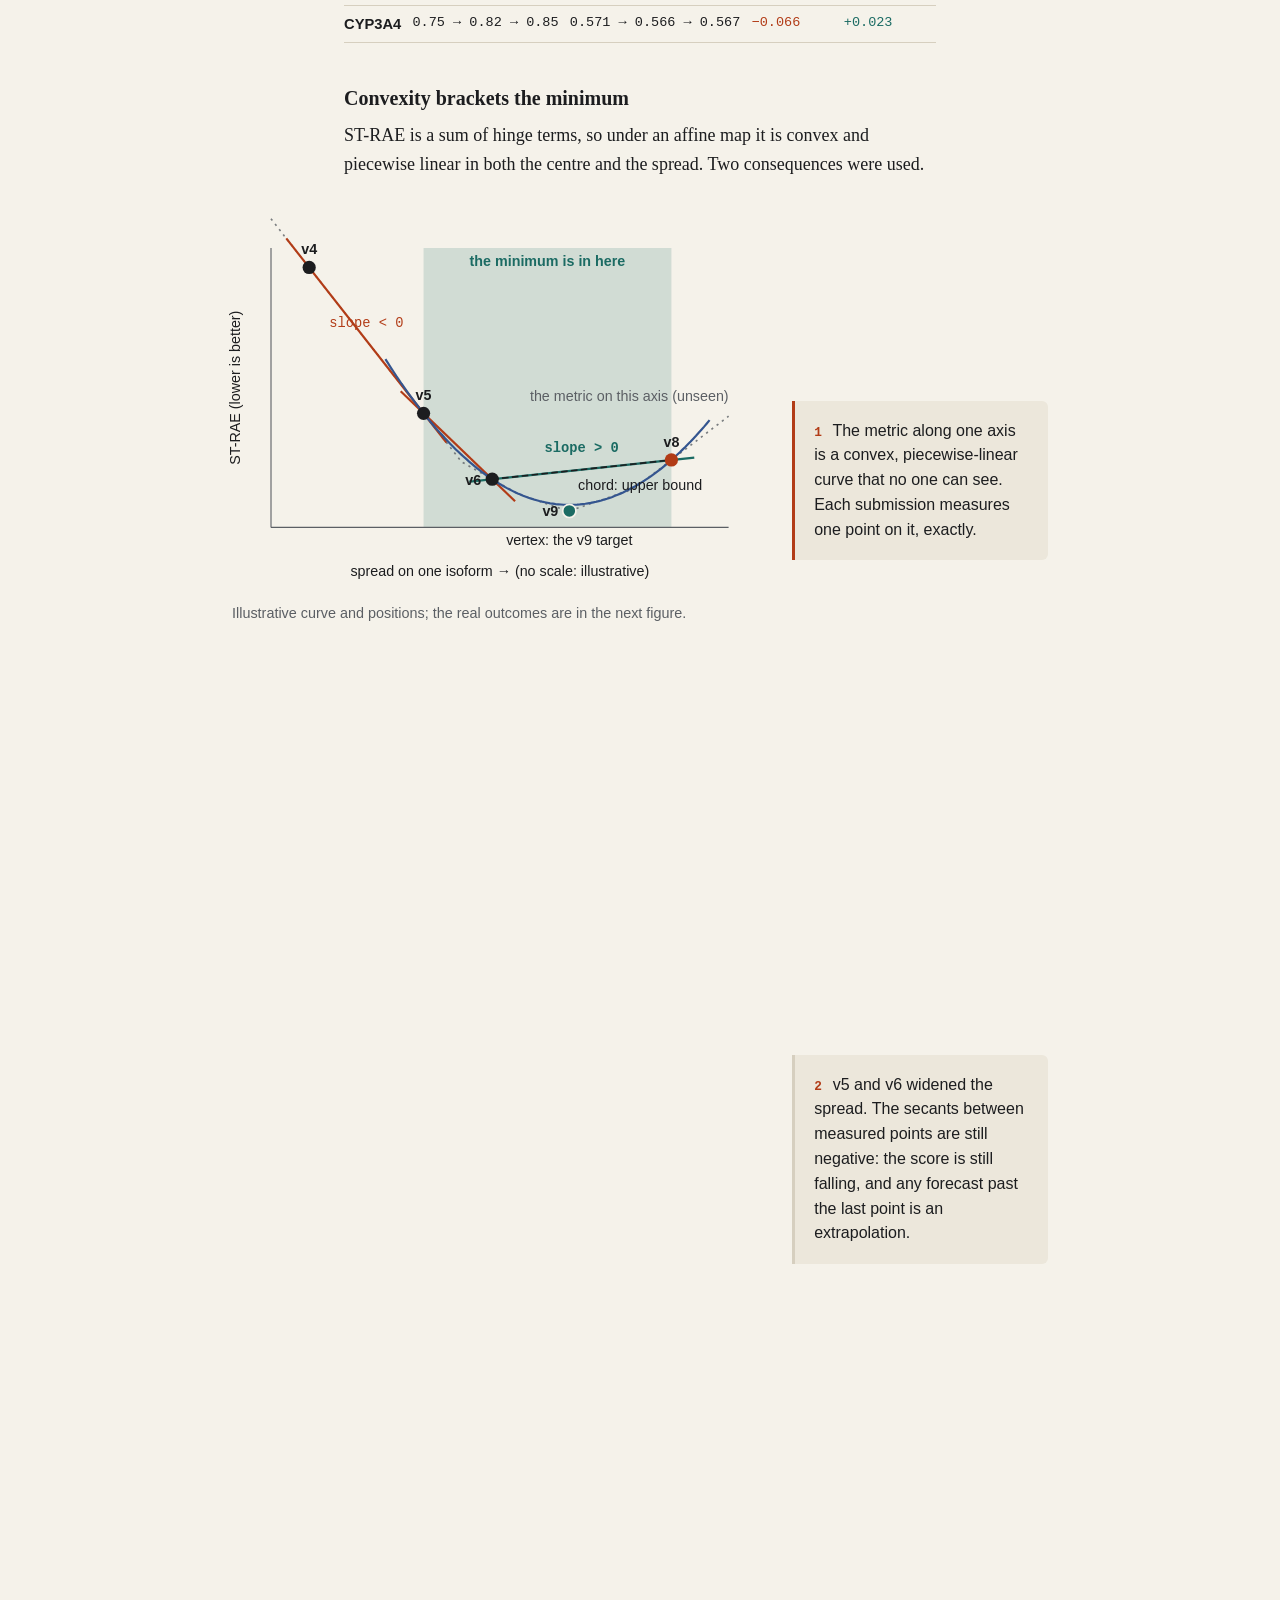
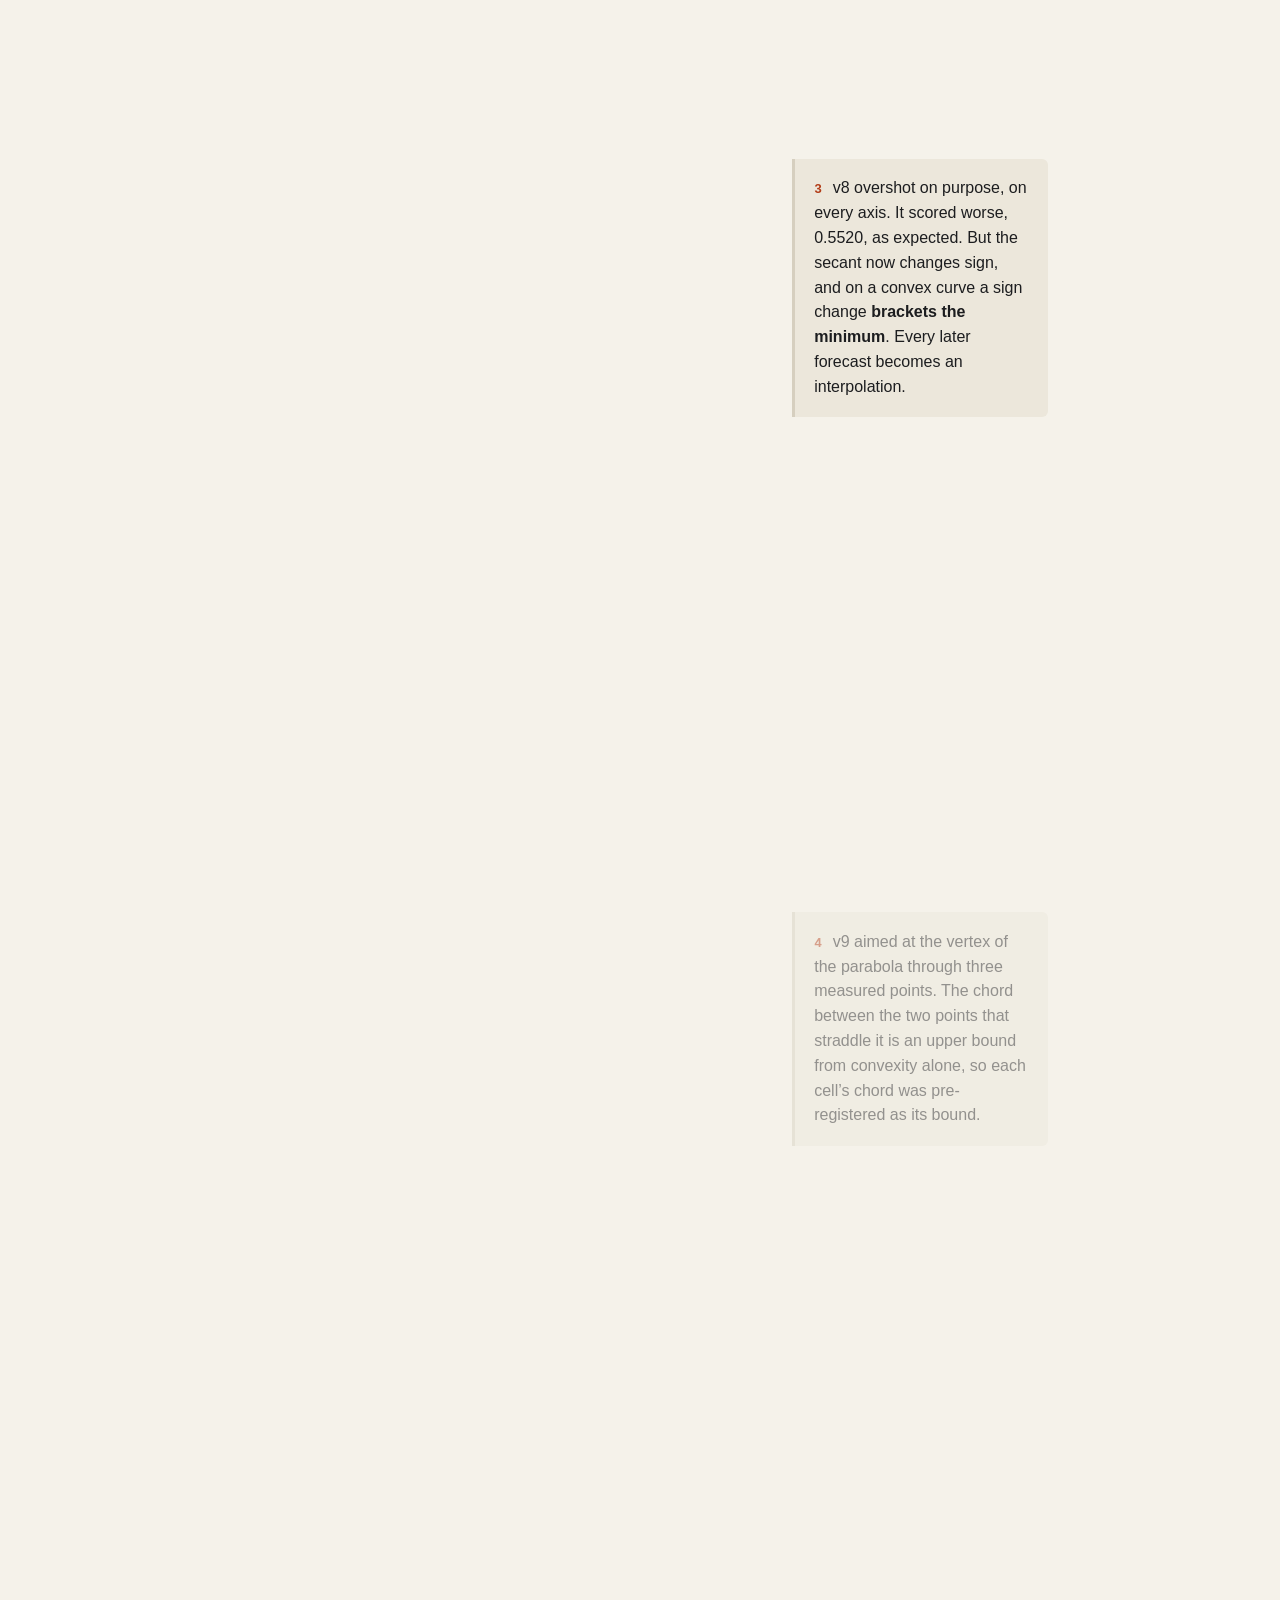
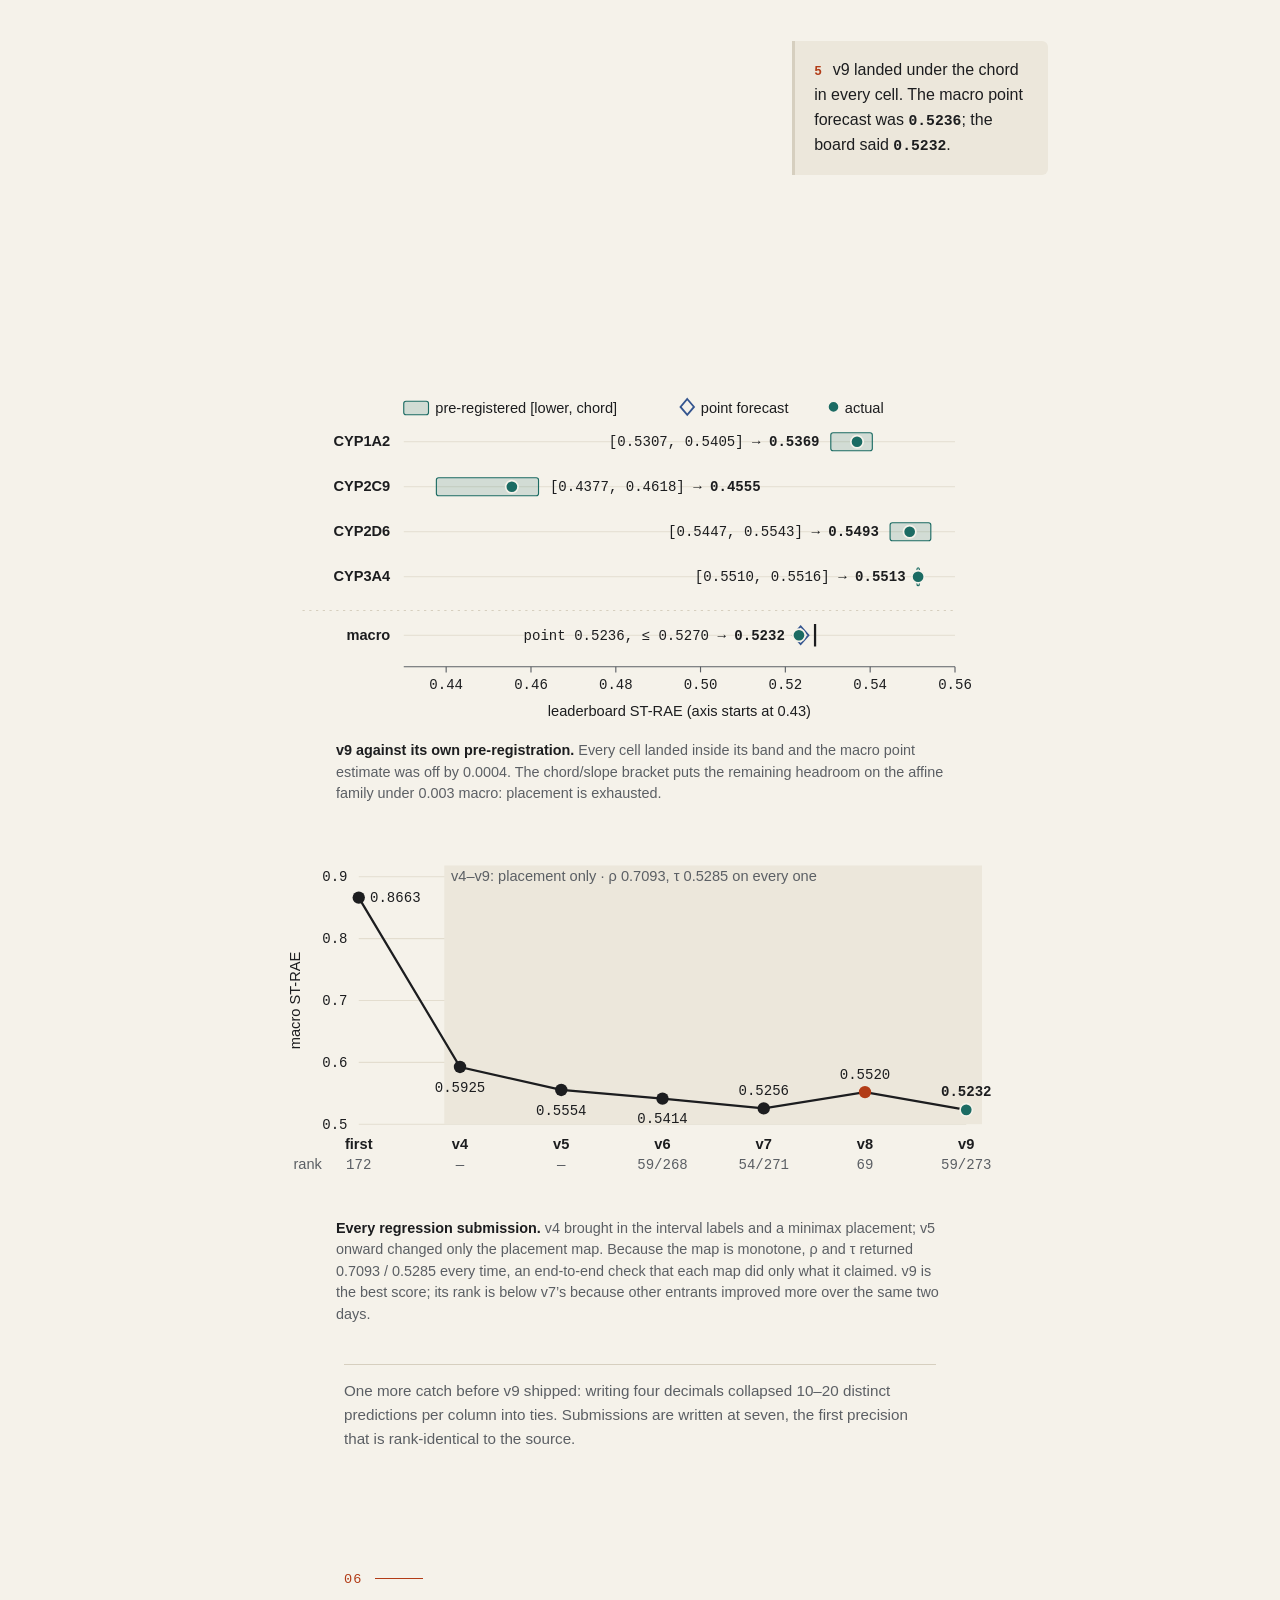
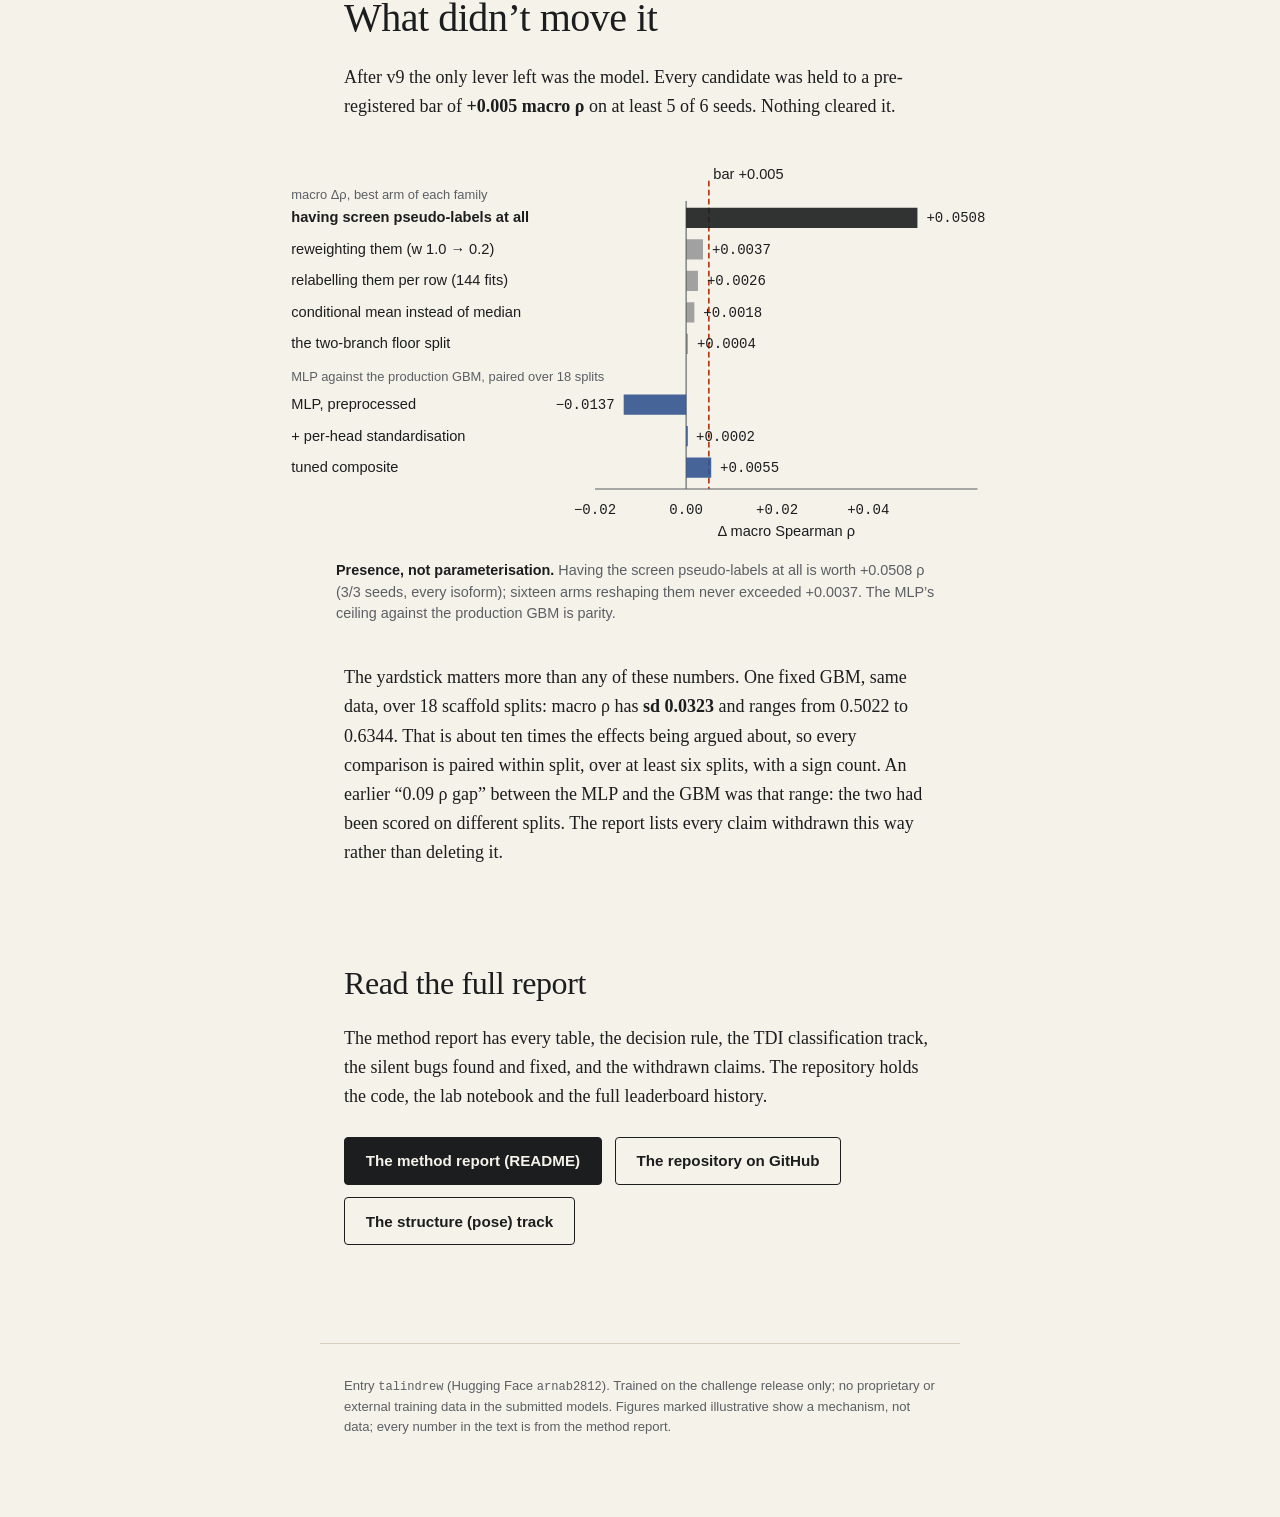
==== commit 6b150249: "Add the structure-track explainer to the site The Pages site covered the regression track only, whil" ====
--- a/site/index.html
+++ b/site/index.html
@@ -306,6 +306,7 @@
   <p class="links">
     <a class="btn" href="https://github.com/Arnab28122000/openadmet-cyp-challenge#readme">The method report (README)</a>
     <a class="btn ghost" href="https://github.com/Arnab28122000/openadmet-cyp-challenge">The repository on GitHub</a>
+    <a class="btn ghost" href="pose.html">The structure (pose) track</a>
   </p>
 </section>
 </main>
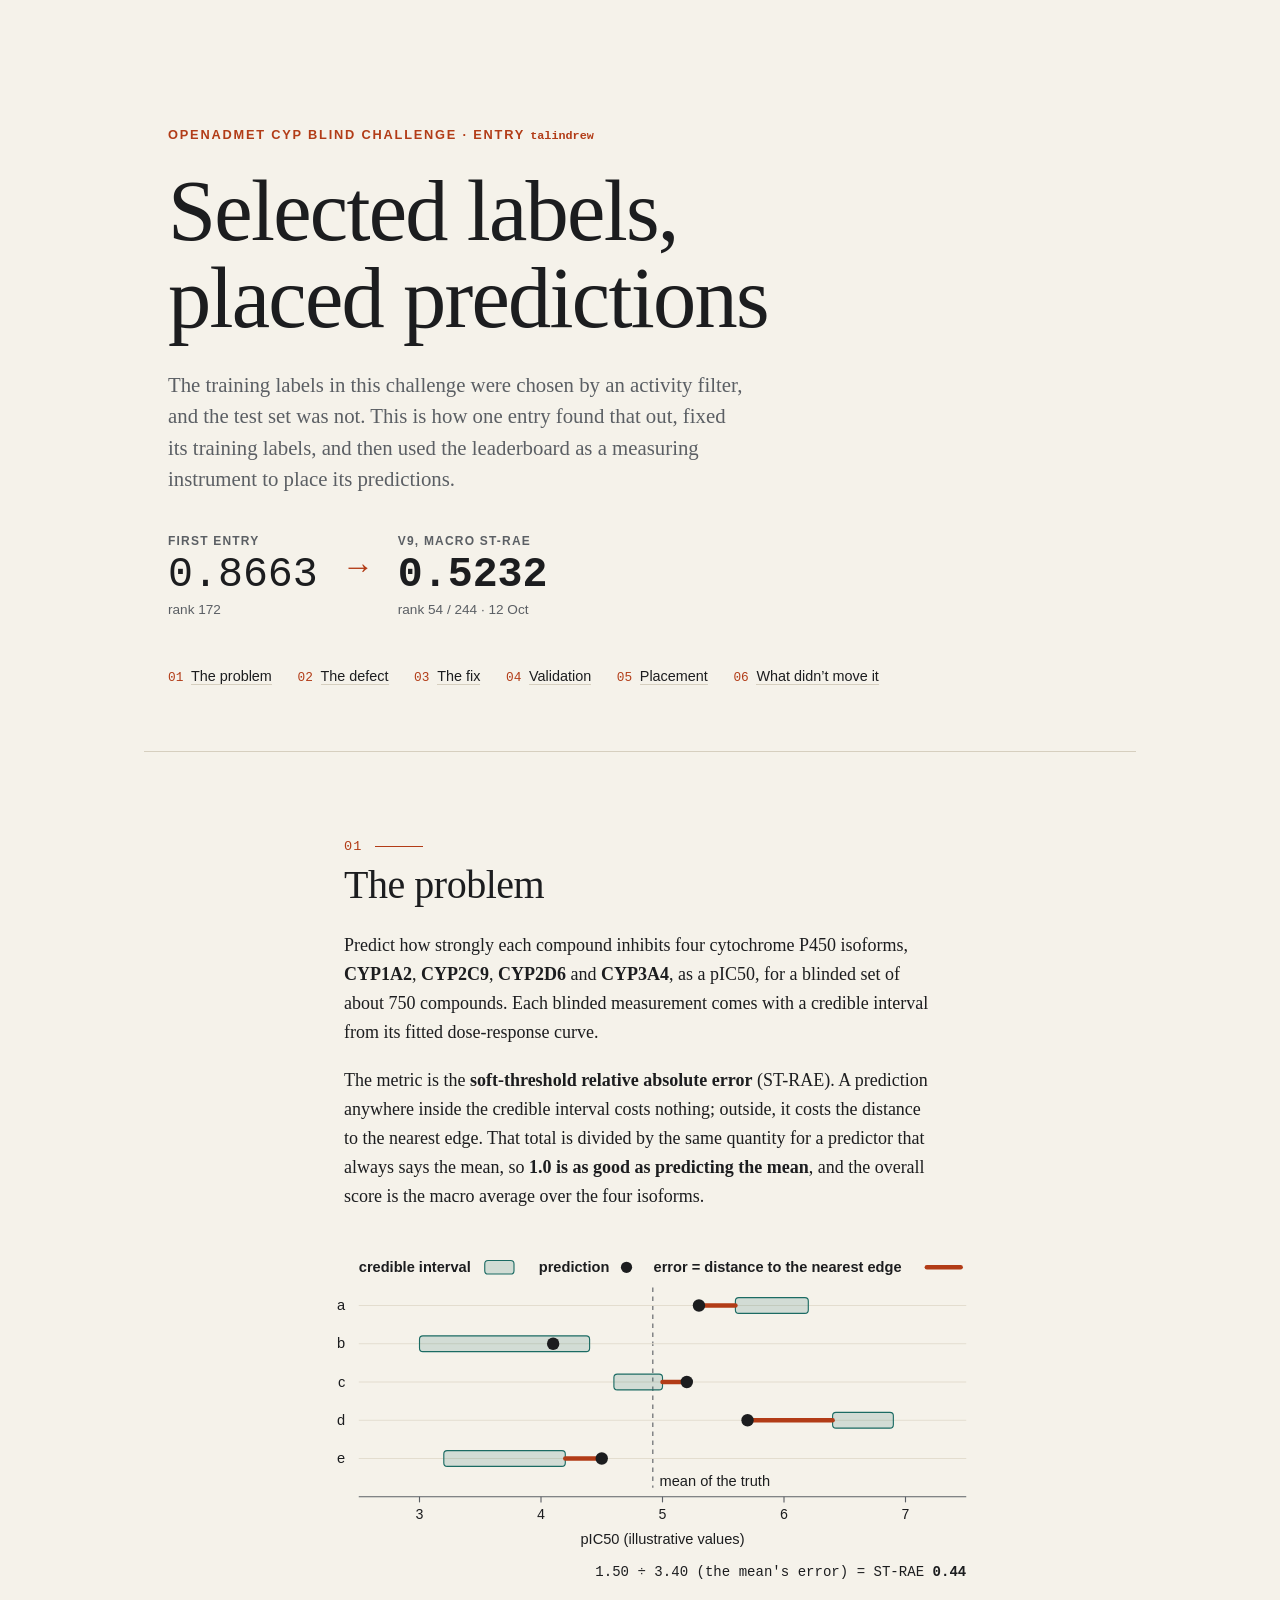
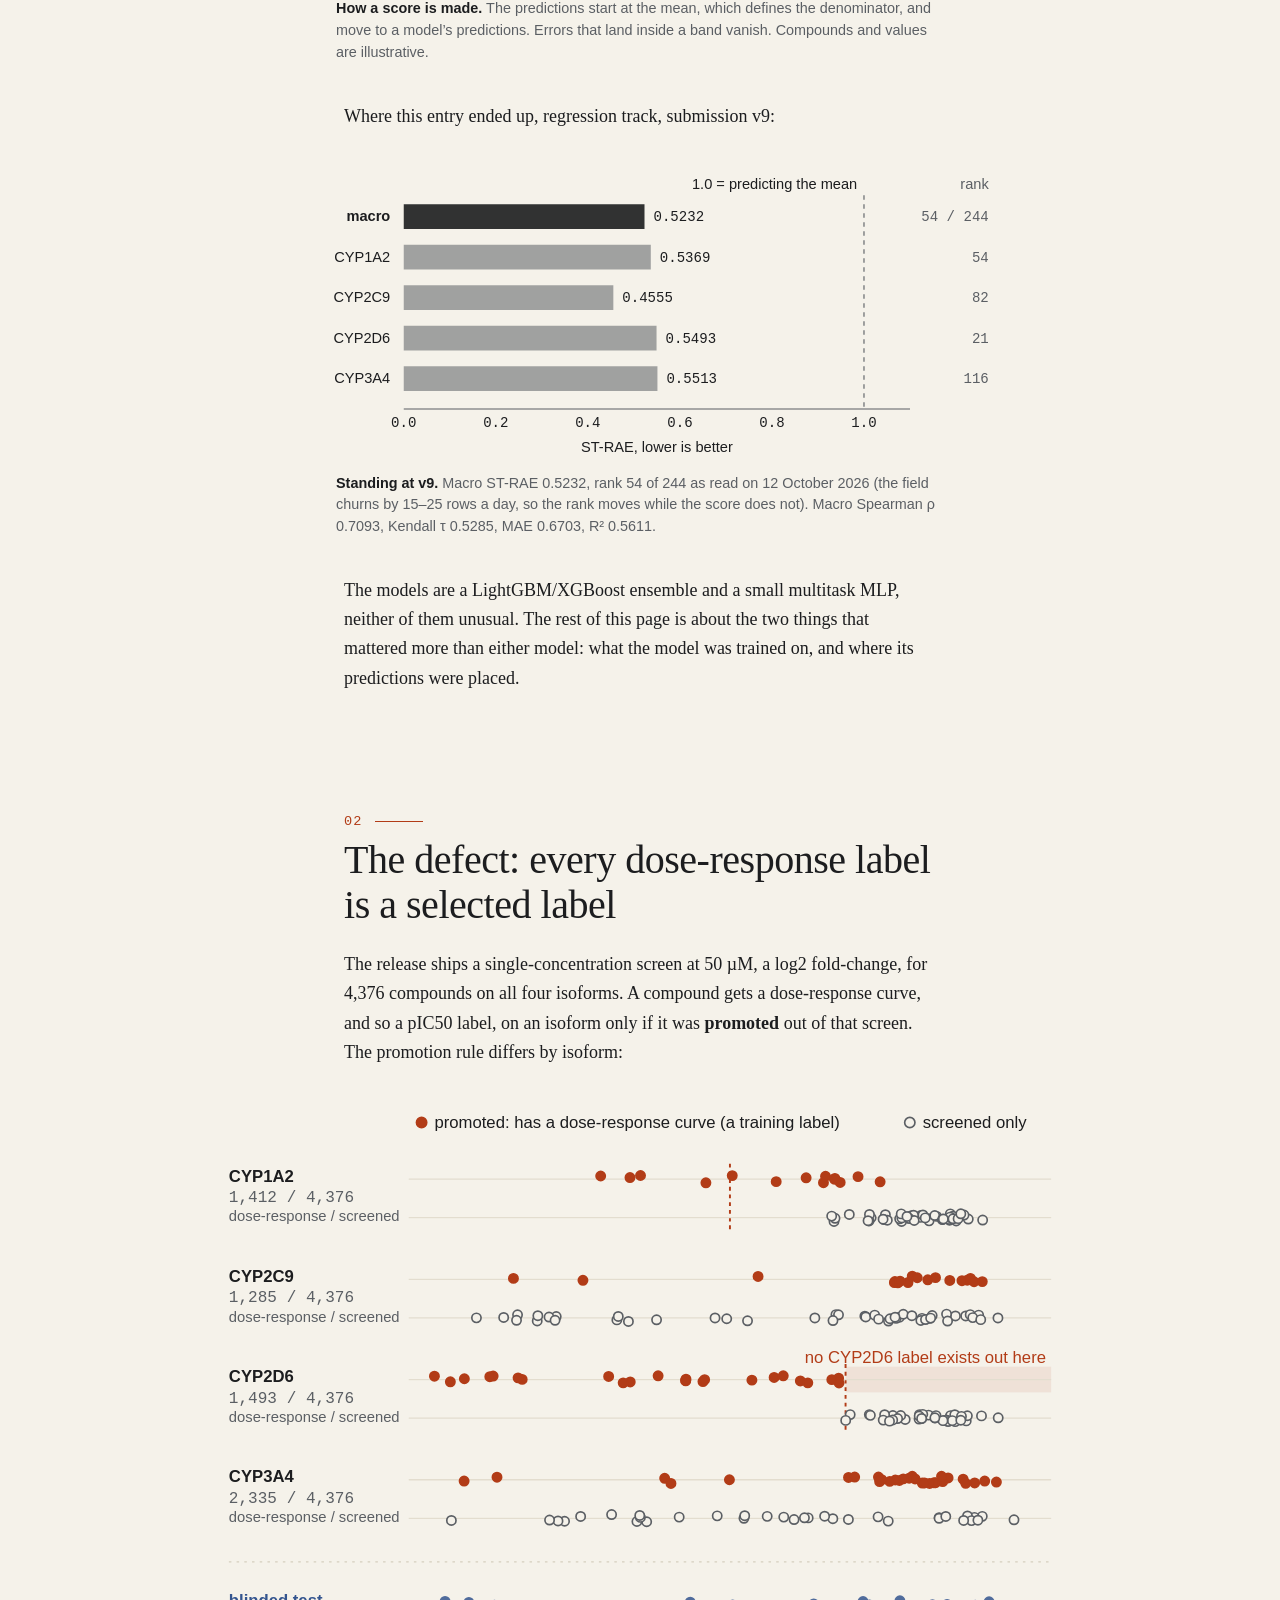
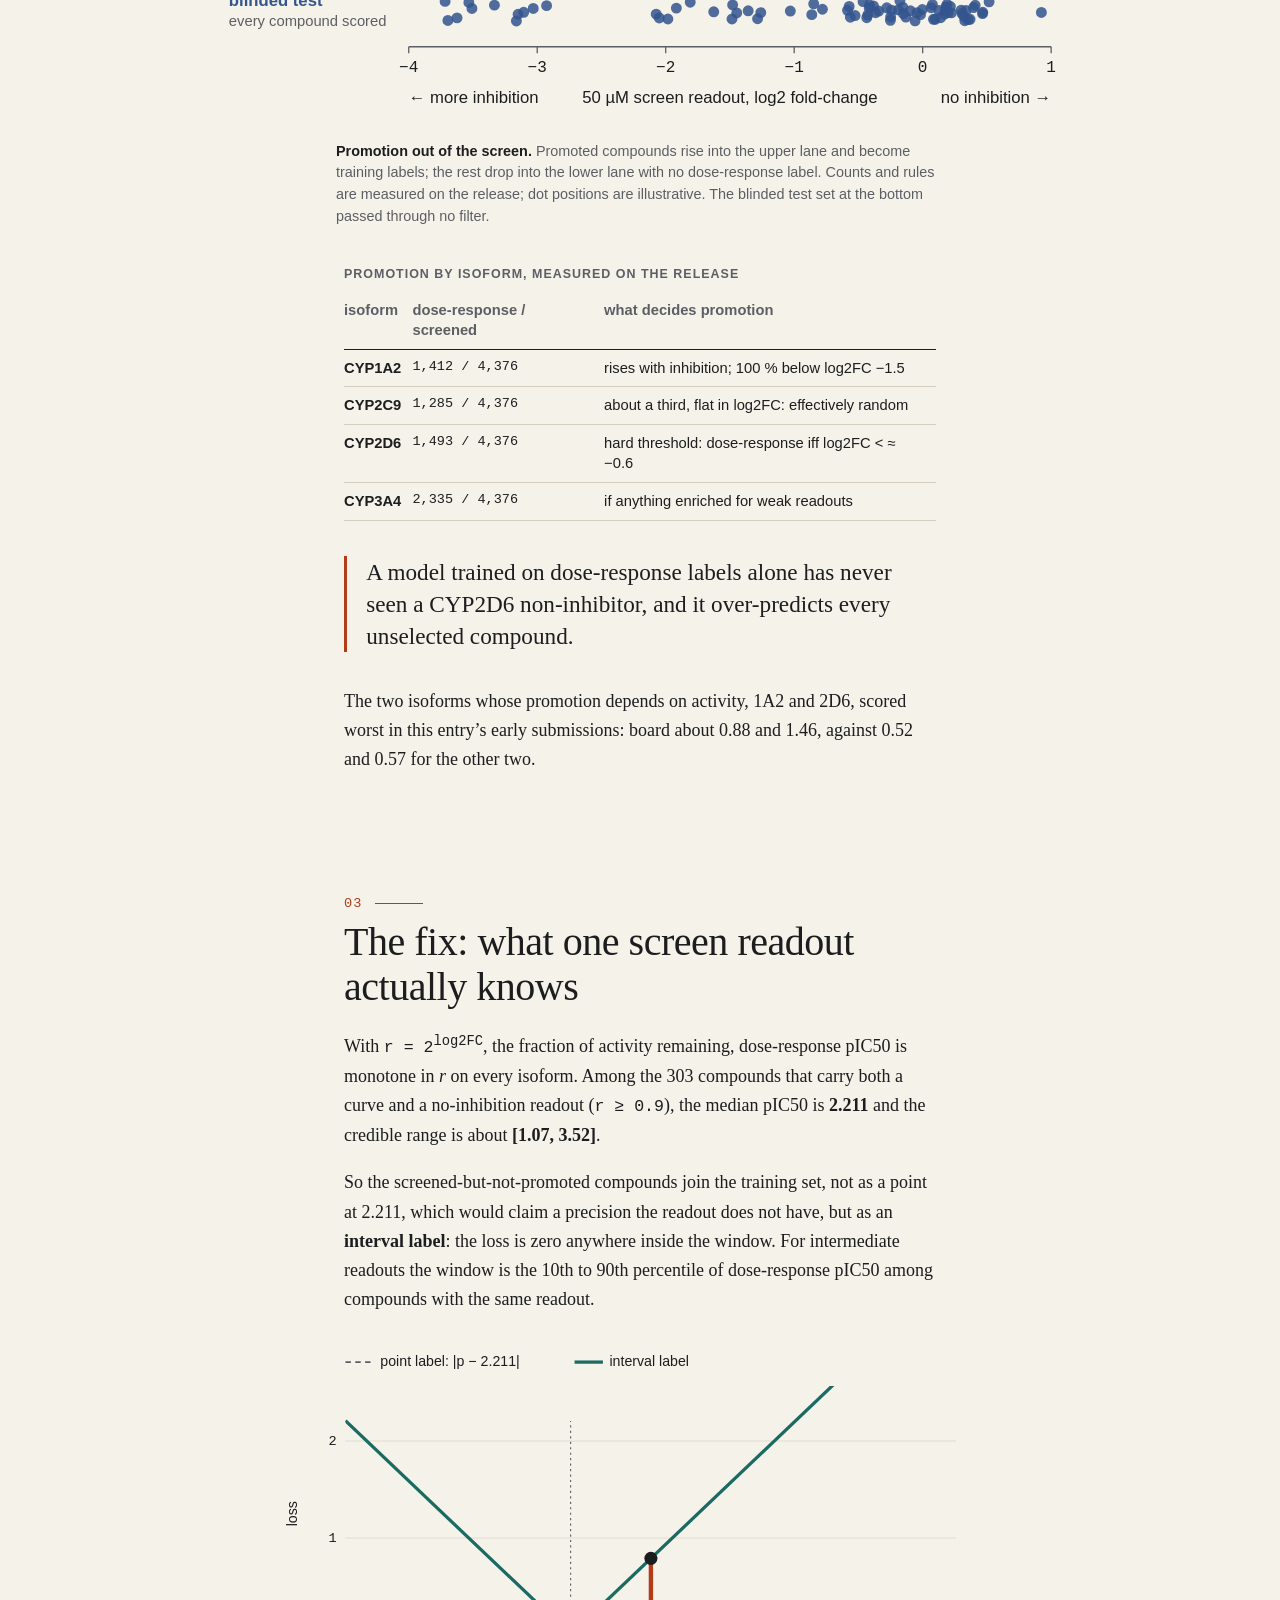
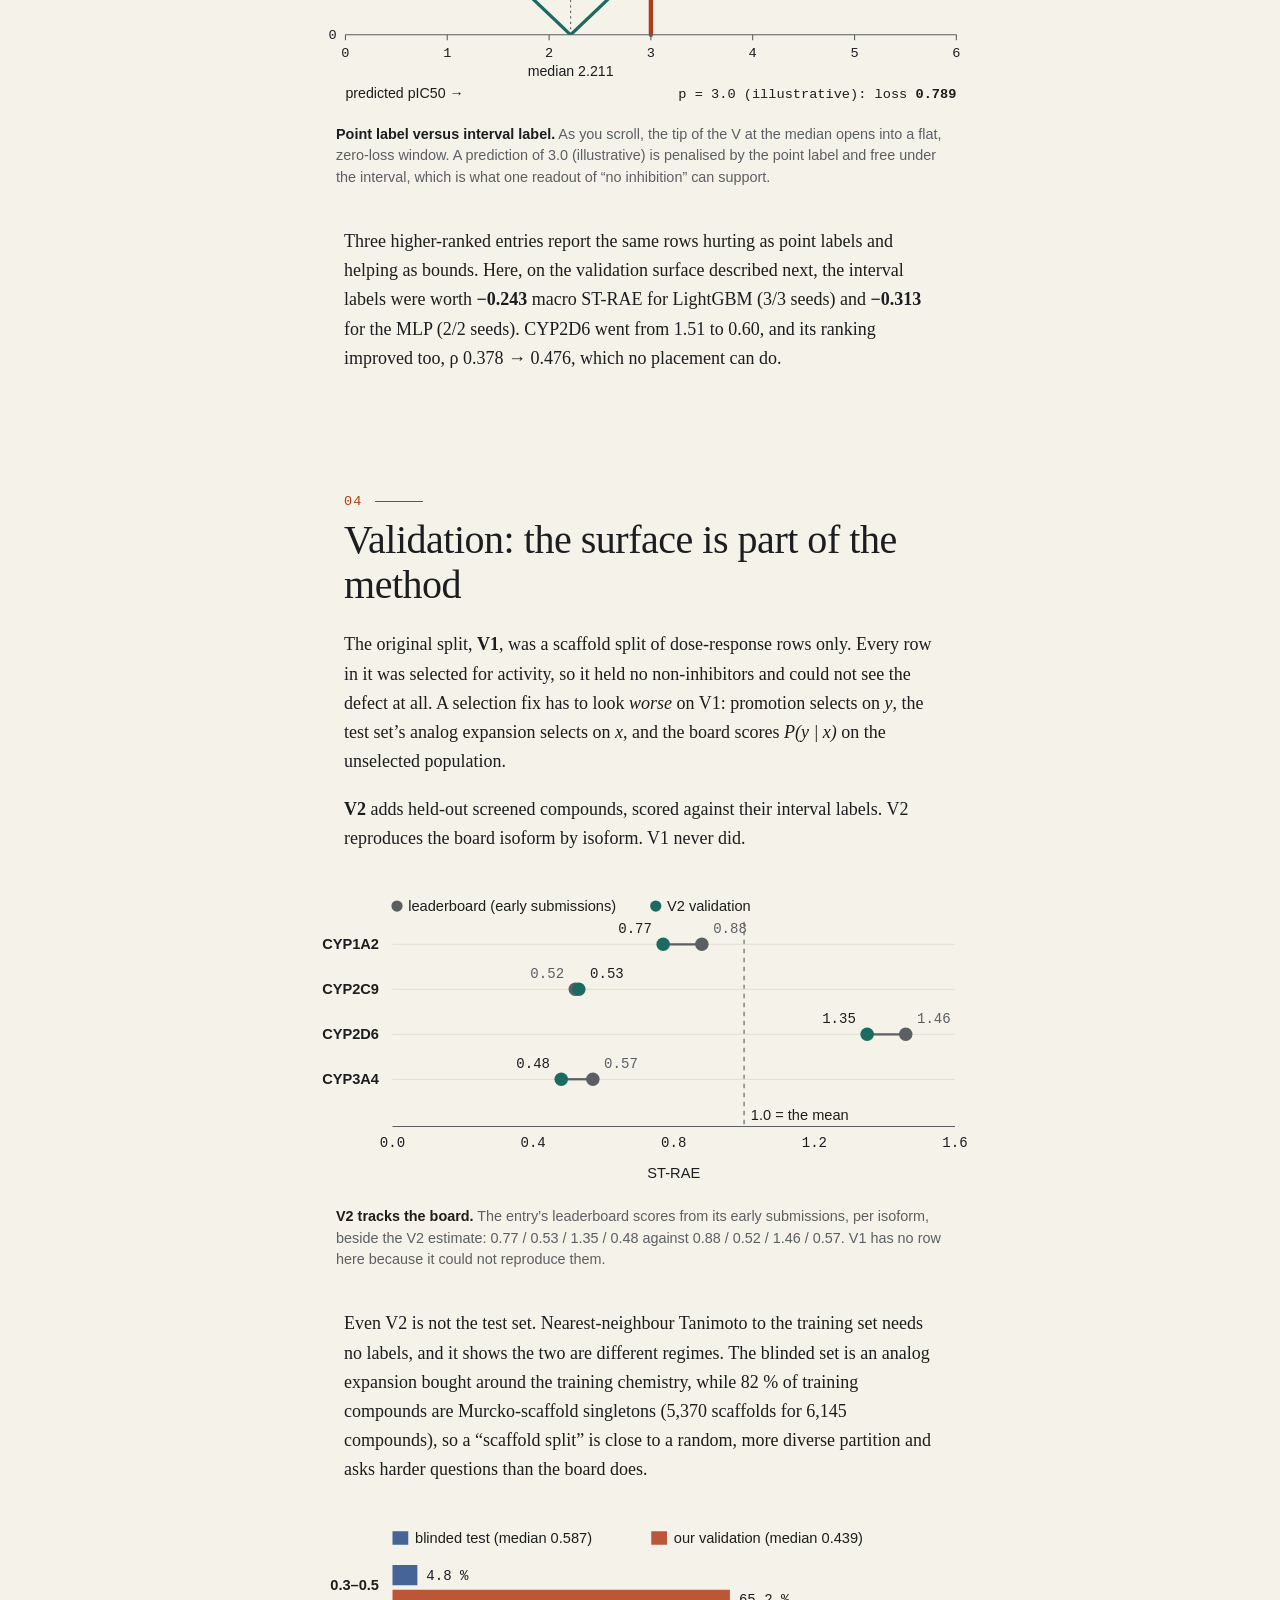
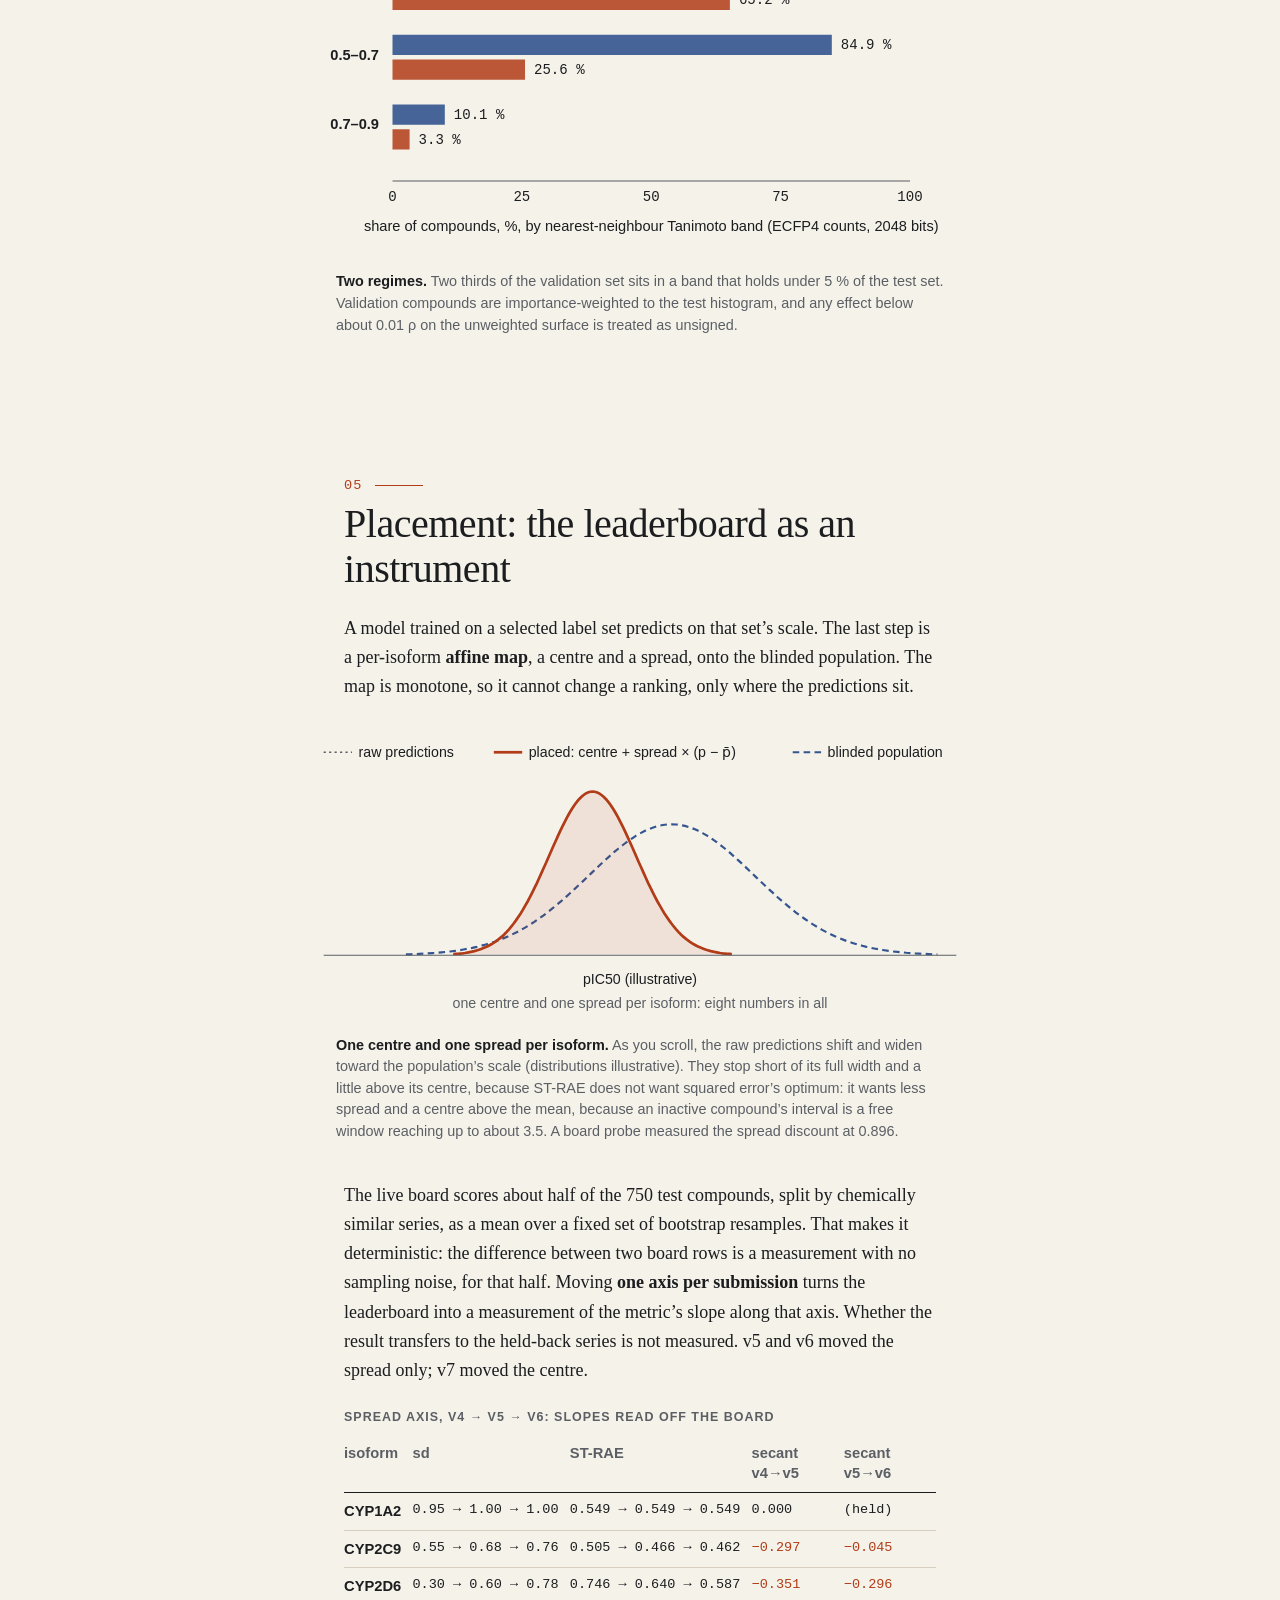
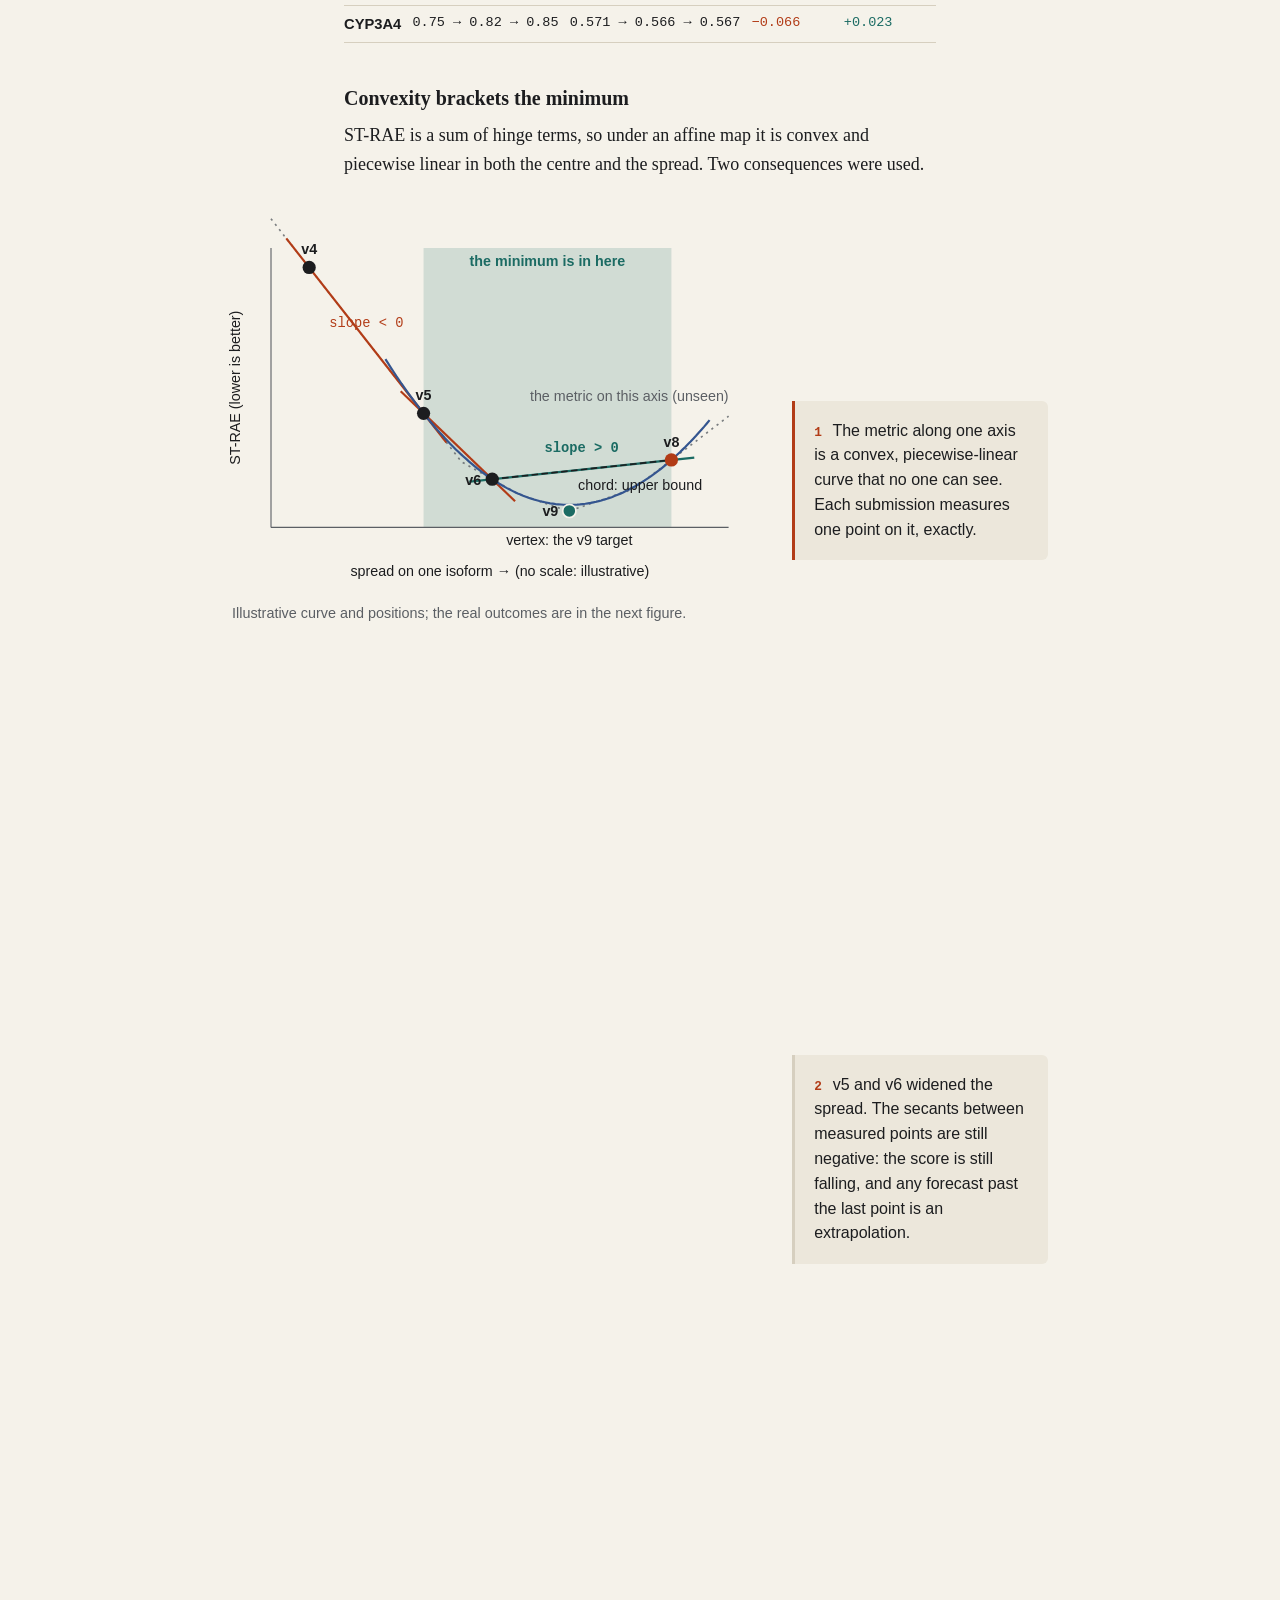
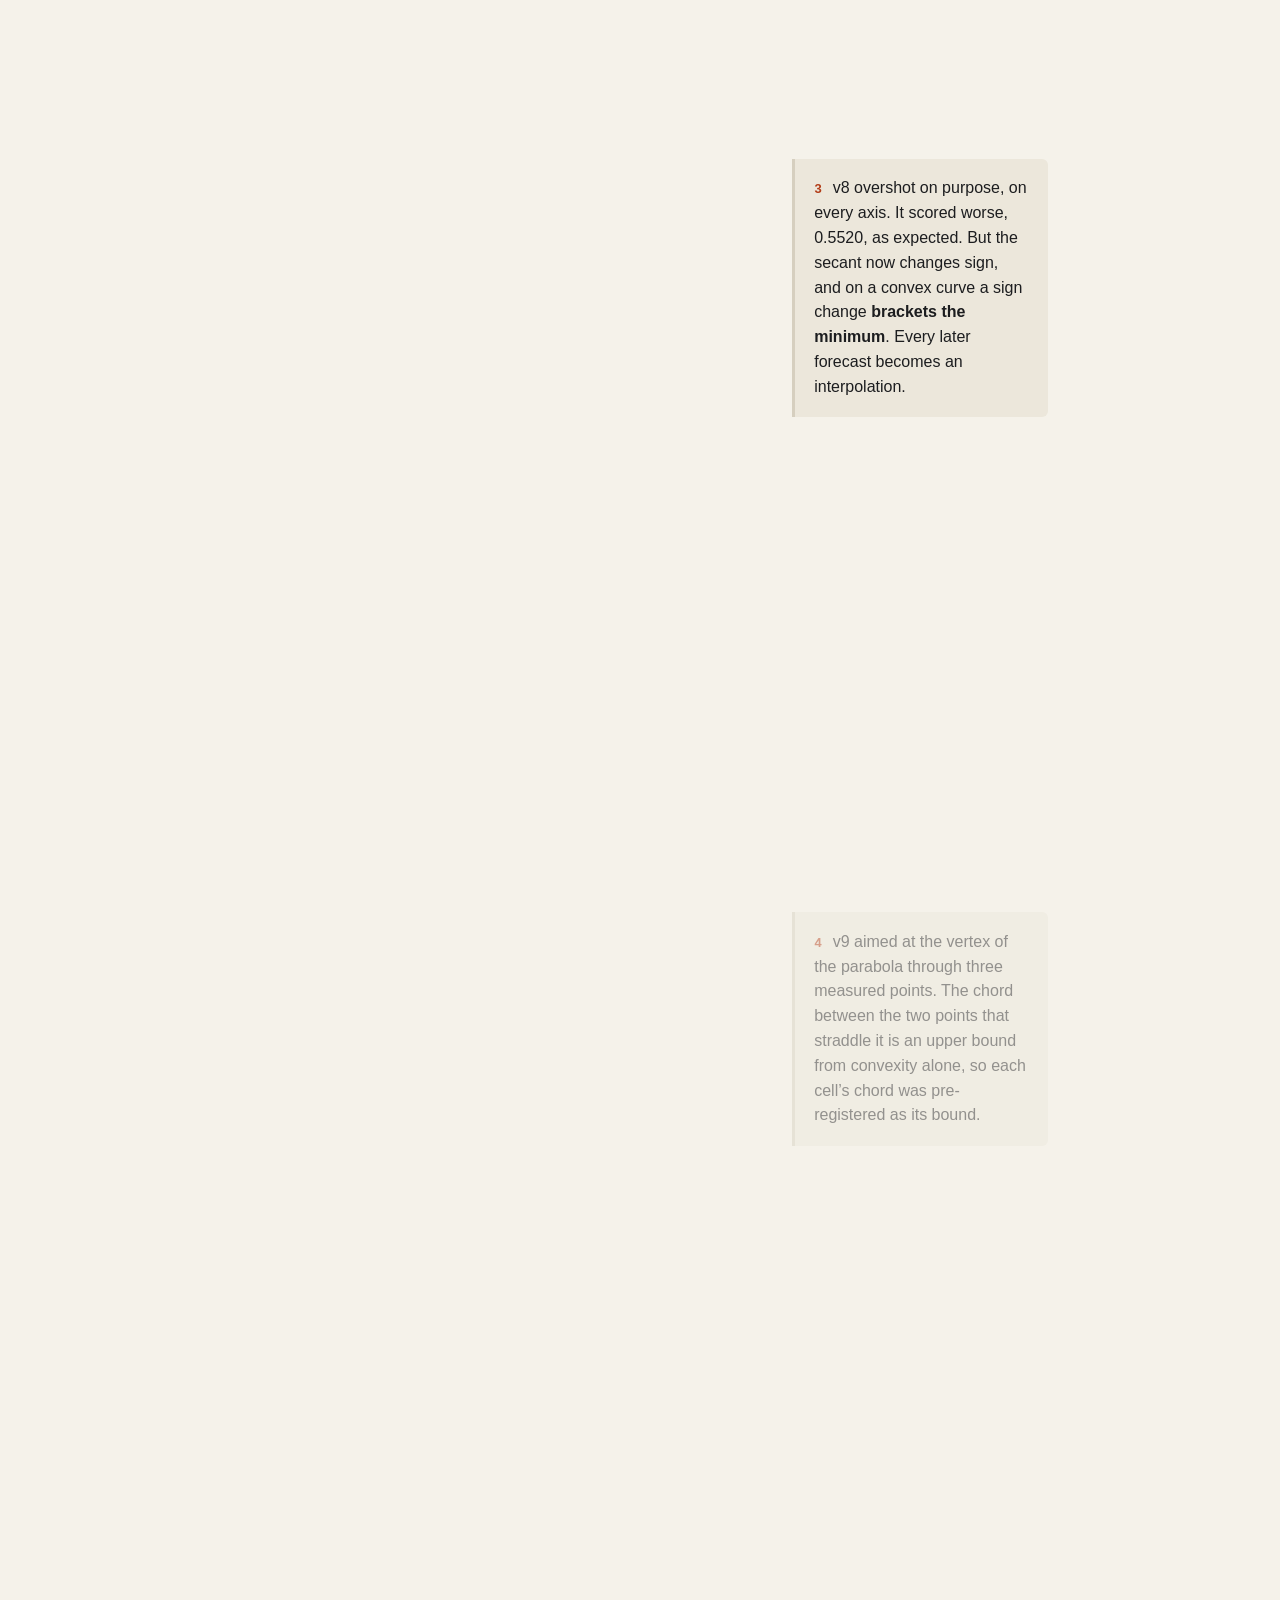
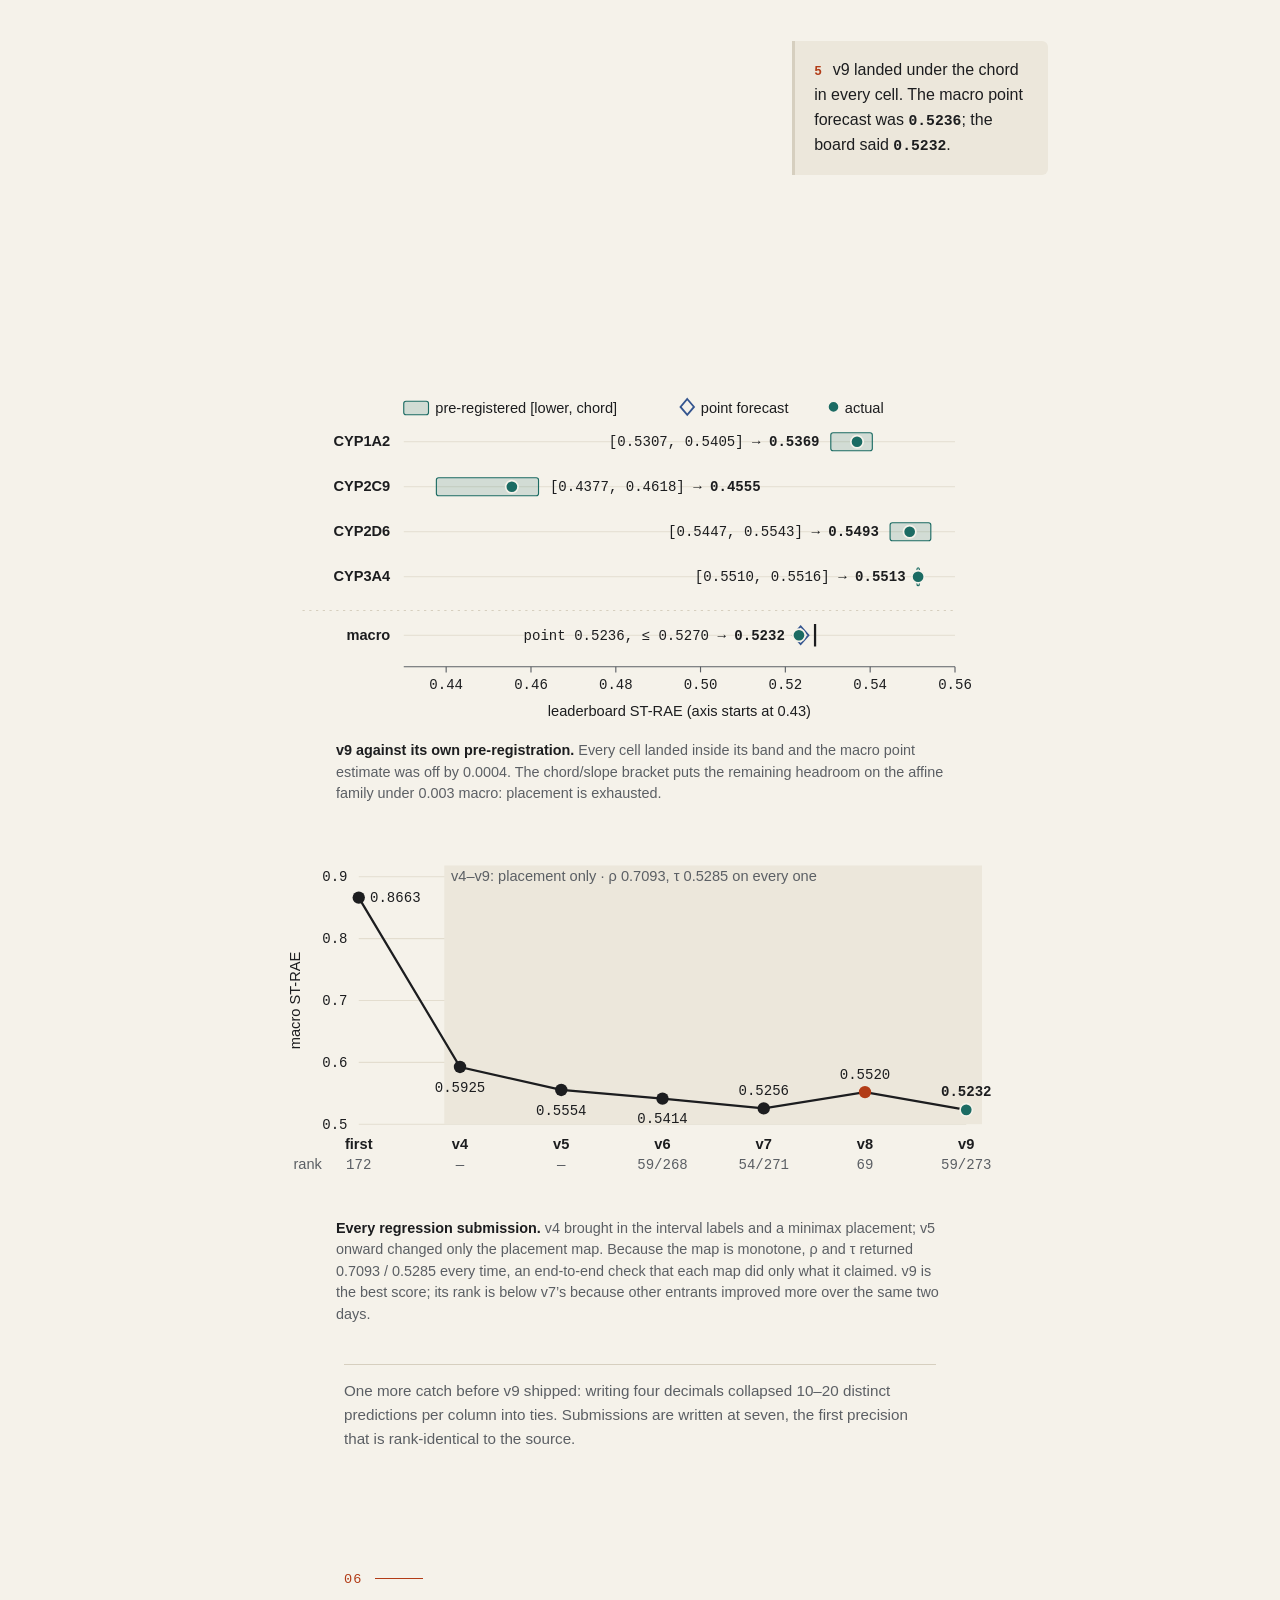
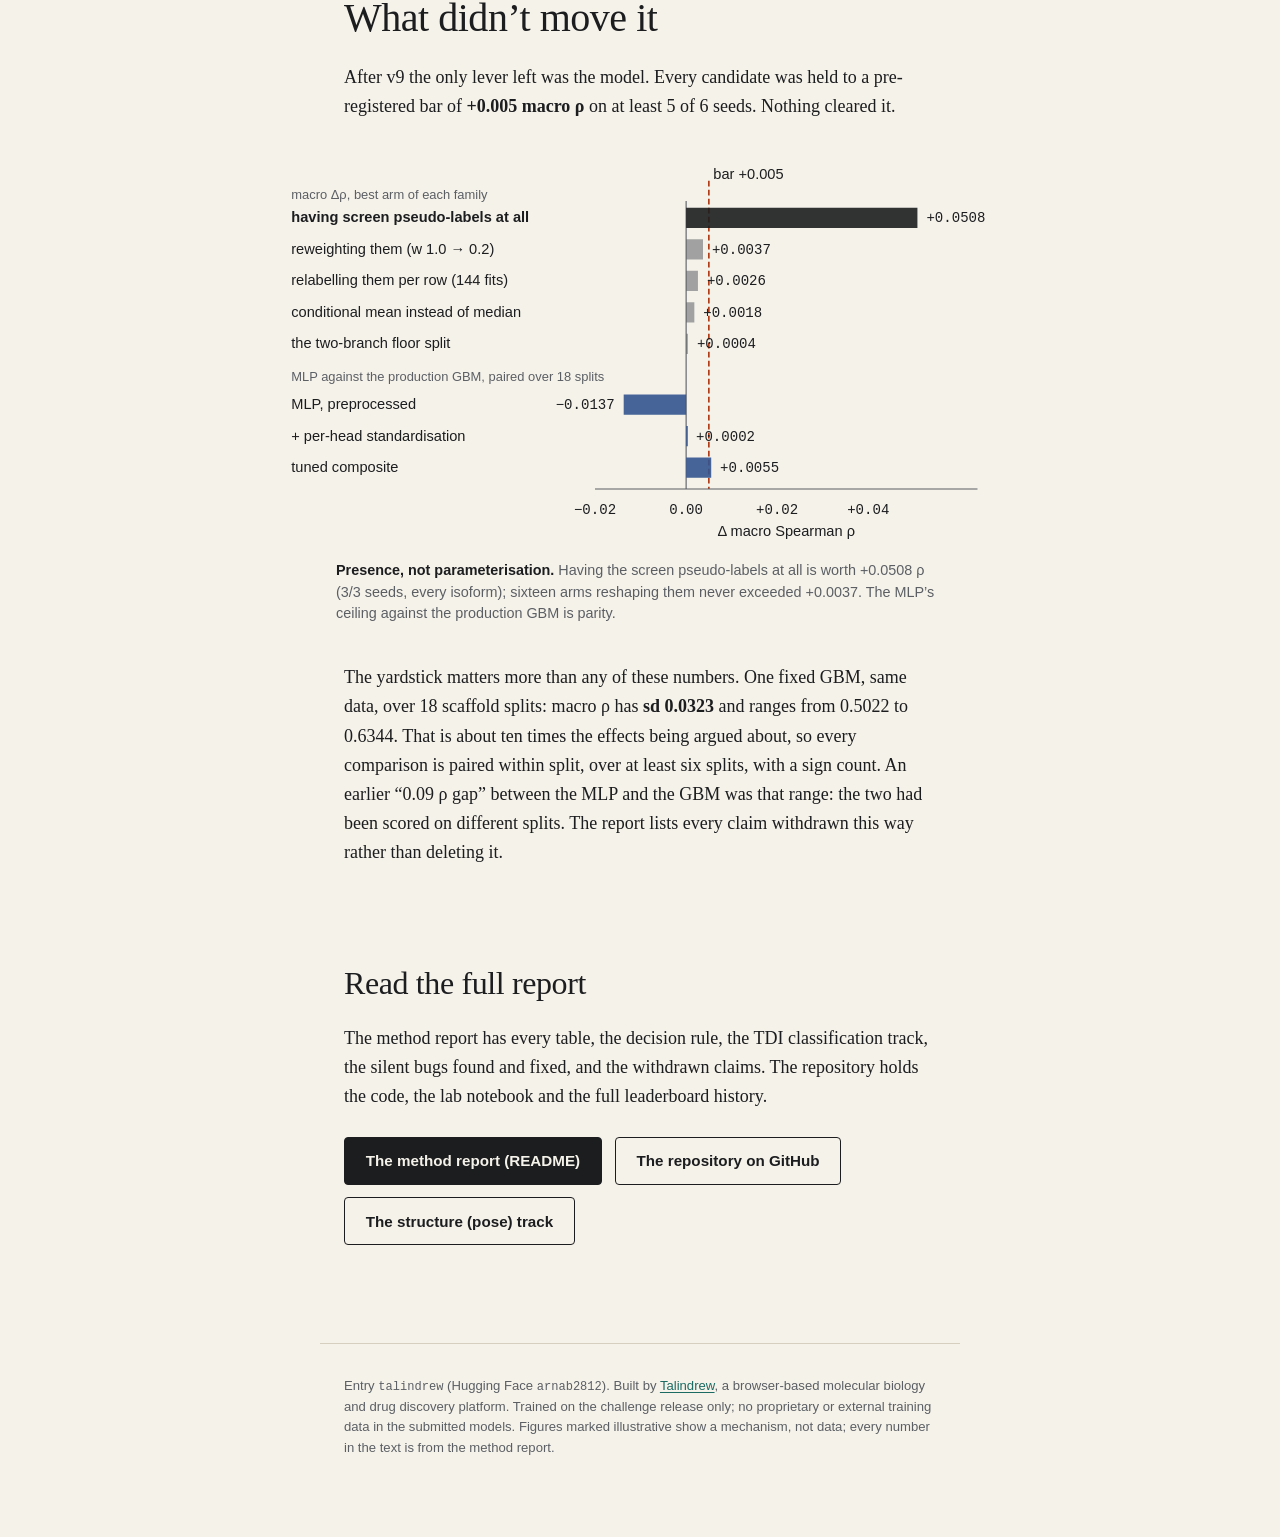
==== commit c13566ec: "report: name and link Talindrew, the platform the models are served in Co-Authored-By: Claude Opus 5" ====
--- a/site/index.html
+++ b/site/index.html
@@ -312,7 +312,7 @@
 </main>
 
 <footer>
-  <p>Entry <span class="mono">talindrew</span> (Hugging Face <span class="mono">arnab2812</span>). Trained on the challenge release only; no proprietary or external training data in the submitted models. Figures marked illustrative show a mechanism, not data; every number in the text is from the method report.</p>
+  <p>Entry <span class="mono">talindrew</span> (Hugging Face <span class="mono">arnab2812</span>). Built by <a href="https://www.talindrew.com">Talindrew</a>, a browser-based molecular biology and drug discovery platform. Trained on the challenge release only; no proprietary or external training data in the submitted models. Figures marked illustrative show a mechanism, not data; every number in the text is from the method report.</p>
 </footer>
 <script src="main.js" defer></script>
 </body>
